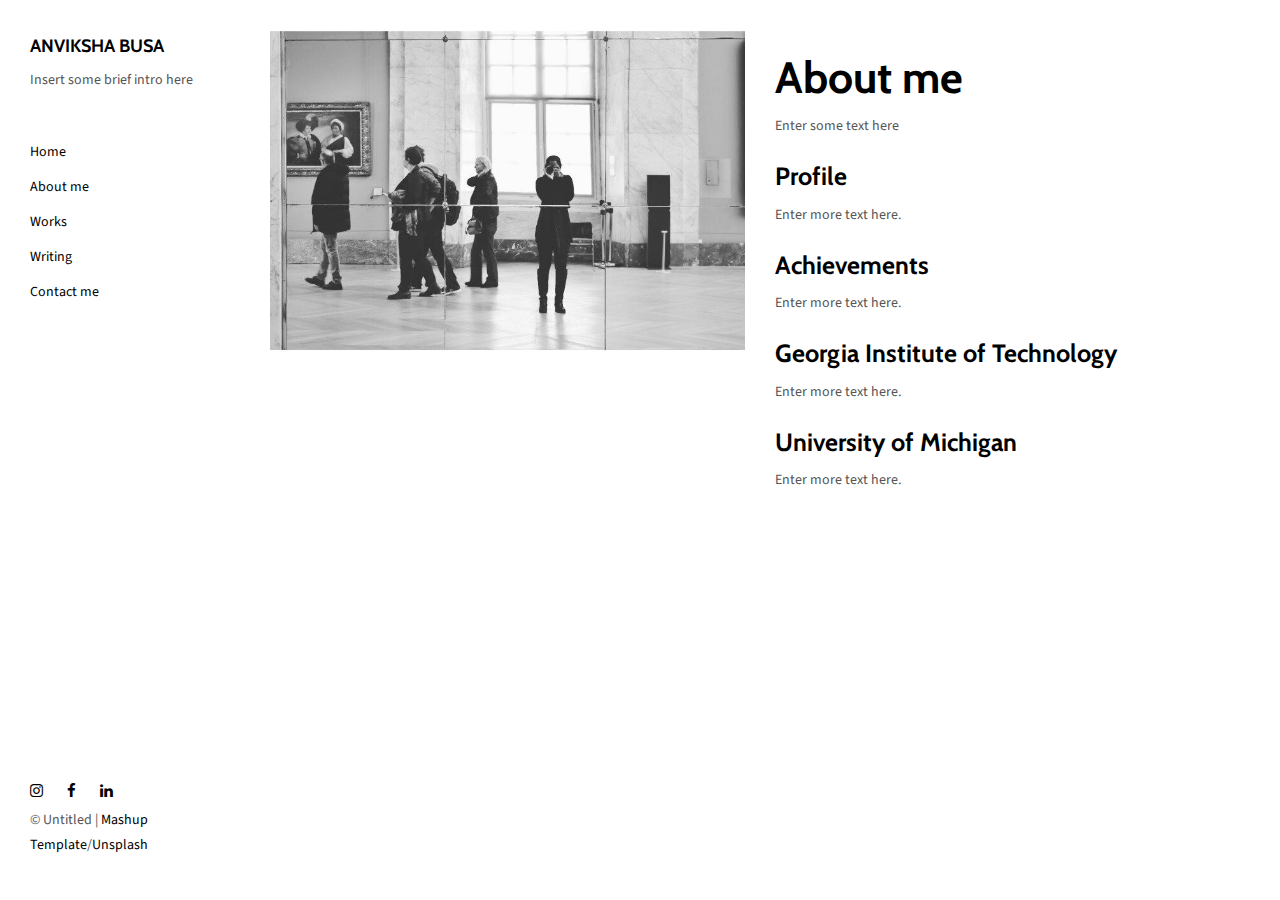
==== files/about.html @ e2f08ef1 "all website development initial files" ====
<!DOCTYPE html>
<html lang="en">

<head>
  <meta charset="UTF-8">
  <meta content="IE=edge" http-equiv="X-UA-Compatible">
  <meta content="width=device-width,initial-scale=1" name="viewport">
  <meta content="description" name="description">
  <meta name="google" content="notranslate" />
  <meta content="Mashup templates have been developped by Orson.io team" name="author">

  <!-- Disable tap highlight on IE -->
  <meta name="msapplication-tap-highlight" content="no">

  <link href="./assets/apple-icon-180x180.png" rel="apple-touch-icon">
  <link href="./assets/favicon.ico" rel="icon">



  <title>Title page</title>

<link href="./main.82cfd66e.css" rel="stylesheet"></head>

<body>

 <!-- Add your content of header -->
<header class="">
  <div class="navbar navbar-default visible-xs">
    <button type="button" class="navbar-toggle collapsed">
      <span class="sr-only">Toggle navigation</span>
      <span class="icon-bar"></span>
      <span class="icon-bar"></span>
      <span class="icon-bar"></span>
    </button>
    <a href="./index.html" class="navbar-brand">Mashup Template</a>
  </div>

  <nav class="sidebar">
    <div class="navbar-collapse" id="navbar-collapse">
      <div class="site-header hidden-xs">
          <a class="site-brand" href="./index.html" title="">
            ANVIKSHA BUSA
          </a>
        <p>Insert some brief intro here</p>
      </div>
      <ul class="nav">
        <li><a href="./index.html" title="">Home</a></li>
        <li><a href="./about.html" title="">About me</a></li>
        <li><a href="./services.html" title="">Works</a></li>
        <li><a href="./components.html" title="">Writing</a></li>
        <li><a href="./contact.html" title="">Contact me</a></li>

      </ul>

      <nav class="nav-footer">
        <p class="nav-footer-social-buttons">
          <a class="fa-icon" href="https://www.instagram.com/anvibusa/" title="">
            <i class="fa fa-instagram"></i>
          </a>
          <a href="http://www.facebook.com/anvikshabusa" title="" class="fa-icon">
            <i class="fa fa-facebook"></i>
          </a>
          <a href="http://www.linkedin.com/in/anvikshabusa/" title="" class="fa-icon">
            <i class="fa fa-linkedin"></i>
          </a>
        </p>
        <p>© Untitled | <a href="http://www.mashup-template.com/" title="html template">Mashup Template</a>/<a href="https://www.unsplash.com/" title="Images">Unsplash</a></p>
      </nav>
    </div>
  </nav>
</header>
<main class="" id="main-collapse">


<div class="row">
  <div class="col-xs-12 col-md-6">
    <img class="img-responsive" alt="" src="./assets/images/anvi2.jpg">
  </div>
  <div class="col-xs-12 col-md-6">
    <h1>About me</h1>
    <p>Enter some text here</p>

    <h3>Profile</h3>
    <p>Enter more text here.</p>

    <h3>Achievements</h3>
    <p>Enter more text here.</p>

    <h3>Georgia Institute of Technology</h3>
    <p> Enter more text here.</p>

    <h3>University of Michigan</h3>
    <p>Enter more text here.</p>

    <!-- <a href="contact.html" class="btn btn-primary" title=""> Get in touch</a> -->
 </div>
</div>

</main>

<script>
document.addEventListener("DOMContentLoaded", function (event) {
  navbarToggleSidebar();
  navActivePage();
});
</script>

<!-- Google Analytics: change UA-XXXXX-X to be your site's ID

<script>
  (function (i, s, o, g, r, a, m) {
    i['GoogleAnalyticsObject'] = r; i[r] = i[r] || function () {
      (i[r].q = i[r].q || []).push(arguments)
    }, i[r].l = 1 * new Date(); a = s.createElement(o),
      m = s.getElementsByTagName(o)[0]; a.async = 1; a.src = g; m.parentNode.insertBefore(a, m)
  })(window, document, 'script', '//www.google-analytics.com/analytics.js', 'ga');
  ga('create', 'UA-XXXXX-X', 'auto');
  ga('send', 'pageview');
</script>

--> <script type="text/javascript" src="./main.85741bff.js"></script></body>

</html>
---- files/main.82cfd66e.css ----
@import url(https://fonts.googleapis.com/css?family=Cabin:400,700|Source+Sans+Pro:400,700);@import url(https://maxcdn.bootstrapcdn.com/font-awesome/4.7.0/css/font-awesome.min.css);/*!
 * Bootstrap v3.3.7 (http://getbootstrap.com)
 * Copyright 2011-2016 Twitter, Inc.
 * Licensed under MIT (https://github.com/twbs/bootstrap/blob/master/LICENSE)
 */
/*! normalize.css v3.0.3 | MIT License | github.com/necolas/normalize.css */html{font-family:sans-serif;-ms-text-size-adjust:100%;-webkit-text-size-adjust:100%}body{margin:0}article,aside,details,figcaption,figure,footer,header,hgroup,main,menu,nav,section,summary{display:block}audio,canvas,progress,video{display:inline-block;vertical-align:baseline}audio:not([controls]){display:none;height:0}[hidden],template{display:none}a{background-color:transparent}a:active,a:hover{outline:0}abbr[title]{border-bottom:1px dotted}b,strong{font-weight:700}dfn{font-style:italic}h1{font-size:2em;margin:.67em 0}mark{background:#ff0;color:#000}small{font-size:80%}sub,sup{font-size:75%;line-height:0;position:relative;vertical-align:baseline}sup{top:-.5em}sub{bottom:-.25em}img{border:0}svg:not(:root){overflow:hidden}figure{margin:1em 40px}hr{box-sizing:content-box;height:0}pre{overflow:auto}code,kbd,pre,samp{font-family:monospace,monospace;font-size:1em}button,input,optgroup,select,textarea{color:inherit;font:inherit;margin:0}button{overflow:visible}button,select{text-transform:none}button,html input[type=button],input[type=reset],input[type=submit]{-webkit-appearance:button;cursor:pointer}button[disabled],html input[disabled]{cursor:default}button::-moz-focus-inner,input::-moz-focus-inner{border:0;padding:0}input{line-height:normal}input[type=checkbox],input[type=radio]{box-sizing:border-box;padding:0}input[type=number]::-webkit-inner-spin-button,input[type=number]::-webkit-outer-spin-button{height:auto}input[type=search]{-webkit-appearance:textfield;box-sizing:content-box}input[type=search]::-webkit-search-cancel-button,input[type=search]::-webkit-search-decoration{-webkit-appearance:none}fieldset{border:1px solid silver;margin:0 2px;padding:.35em .625em .75em}textarea{overflow:auto}optgroup{font-weight:700}table{border-collapse:collapse;border-spacing:0}td,th{padding:0}

/*! Source: https://github.com/h5bp/html5-boilerplate/blob/master/src/css/main.css */@media print{*,:after,:before{background:transparent!important;color:#000!important;box-shadow:none!important;text-shadow:none!important}a,a:visited{text-decoration:underline}a[href]:after{content:" (" attr(href) ")"}abbr[title]:after{content:" (" attr(title) ")"}a[href^="#"]:after,a[href^="javascript:"]:after{content:""}blockquote,pre{border:1px solid #999;page-break-inside:avoid}thead{display:table-header-group}img,tr{page-break-inside:avoid}img{max-width:100%!important}h2,h3,p{orphans:3;widows:3}h2,h3{page-break-after:avoid}.navbar{display:none}.btn>.caret,.dropup>.btn>.caret{border-top-color:#000!important}.label{border:1px solid #000}.table{border-collapse:collapse!important}.table td,.table th{background-color:#fff!important}.table-bordered td,.table-bordered th{border:1px solid #ddd!important}}*,:after,:before{-webkit-box-sizing:border-box;-moz-box-sizing:border-box;box-sizing:border-box}html{font-size:10px;-webkit-tap-highlight-color:transparent}body{font-family:Source Sans Pro,Helvetica,Arial,sans-serif;font-size:14px;line-height:1.78;color:#555;background-color:#fff}button,input,select,textarea{font-family:inherit;font-size:inherit;line-height:inherit}a{color:#ff6360;text-decoration:none}a:focus,a:hover{color:#ff1814;text-decoration:underline}a:focus{outline:5px auto -webkit-focus-ring-color;outline-offset:-2px}figure{margin:0}img{vertical-align:middle}.img-responsive{display:block;max-width:100%;height:auto}.img-rounded{border-radius:2px}.img-thumbnail{padding:4px;line-height:1.78;background-color:#fff;border:1px solid #ddd;border-radius:2px;-webkit-transition:all .2s ease-in-out;-o-transition:all .2s ease-in-out;transition:all .2s ease-in-out;display:inline-block;max-width:100%;height:auto}.img-circle{border-radius:50%}hr{margin-top:24px;margin-bottom:24px;border:0;border-top:1px solid #eee}.sr-only{position:absolute;width:1px;height:1px;margin:-1px;padding:0;overflow:hidden;clip:rect(0,0,0,0);border:0}.sr-only-focusable:active,.sr-only-focusable:focus{position:static;width:auto;height:auto;margin:0;overflow:visible;clip:auto}[role=button]{cursor:pointer}.h1,.h2,.h3,.h4,.h5,.h6,h1,h2,h3,h4,h5,h6{font-family:Cabin,Helvetica,Arial,sans-serif;font-weight:700;line-height:1.1;color:#000}.h1 .small,.h1 small,.h2 .small,.h2 small,.h3 .small,.h3 small,.h4 .small,.h4 small,.h5 .small,.h5 small,.h6 .small,.h6 small,h1 .small,h1 small,h2 .small,h2 small,h3 .small,h3 small,h4 .small,h4 small,h5 .small,h5 small,h6 .small,h6 small{font-weight:400;line-height:1;color:#777}.h1,.h2,.h3,h1,h2,h3{margin-top:24px;margin-bottom:12px}.h1 .small,.h1 small,.h2 .small,.h2 small,.h3 .small,.h3 small,h1 .small,h1 small,h2 .small,h2 small,h3 .small,h3 small{font-size:65%}.h4,.h5,.h6,h4,h5,h6{margin-top:12px;margin-bottom:12px}.h4 .small,.h4 small,.h5 .small,.h5 small,.h6 .small,.h6 small,h4 .small,h4 small,h5 .small,h5 small,h6 .small,h6 small{font-size:75%}.h1,h1{font-size:44px}.h2,h2{font-size:33px}.h3,h3{font-size:25px}.h4,h4{font-size:19px}.h5,h5{font-size:14px}.h6,h6{font-size:12px}p{margin:0 0 12px}.lead{margin-bottom:24px;font-size:16px;font-weight:300;line-height:1.4}@media (min-width:768px){.lead{font-size:21px}}.small,small{font-size:85%}.mark,mark{background-color:#fcf8e3;padding:.2em}.text-left{text-align:left}.text-right{text-align:right}.text-center{text-align:center}.text-justify{text-align:justify}.text-nowrap{white-space:nowrap}.text-lowercase{text-transform:lowercase}.initialism,.text-uppercase{text-transform:uppercase}.text-capitalize{text-transform:capitalize}.text-muted{color:#777}.text-primary{color:#ff6360}a.text-primary:focus,a.text-primary:hover{color:#ff312d}.text-success{color:#fff}a.text-success:focus,a.text-success:hover{color:#e6e6e6}.text-info{color:#31708f}a.text-info:focus,a.text-info:hover{color:#245269}.text-warning{color:#8a6d3b}a.text-warning:focus,a.text-warning:hover{color:#66512c}.text-danger{color:#fff}a.text-danger:focus,a.text-danger:hover{color:#e6e6e6}.bg-primary{color:#fff;background-color:#ff6360}a.bg-primary:focus,a.bg-primary:hover{background-color:#ff312d}.bg-success{background-color:#57ce6e}a.bg-success:focus,a.bg-success:hover{background-color:#37bb50}.bg-info{background-color:#d9edf7}a.bg-info:focus,a.bg-info:hover{background-color:#afd9ee}.bg-warning{background-color:#fcf8e3}a.bg-warning:focus,a.bg-warning:hover{background-color:#f7ecb5}.bg-danger{background-color:#ee624b}a.bg-danger:focus,a.bg-danger:hover{background-color:#ea391c}.page-header{padding-bottom:11px;margin:48px 0 24px;border-bottom:1px solid #eee}ol,ul{margin-top:0;margin-bottom:12px}ol ol,ol ul,ul ol,ul ul{margin-bottom:0}.list-inline,.list-unstyled{padding-left:0;list-style:none}.list-inline{margin-left:-5px}.list-inline>li{display:inline-block;padding-left:5px;padding-right:5px}dl{margin-top:0;margin-bottom:24px}dd,dt{line-height:1.78}dt{font-weight:700}dd{margin-left:0}.dl-horizontal dd:after,.dl-horizontal dd:before{content:" ";display:table}.dl-horizontal dd:after{clear:both}@media (min-width:768px){.dl-horizontal dt{float:left;width:160px;clear:left;text-align:right;overflow:hidden;text-overflow:ellipsis;white-space:nowrap}.dl-horizontal dd{margin-left:180px}}abbr[data-original-title],abbr[title]{cursor:help;border-bottom:1px dotted #777}.initialism{font-size:90%}blockquote{padding:12px 24px;margin:0 0 24px;font-size:17.5px;border-left:5px solid #eee}blockquote ol:last-child,blockquote p:last-child,blockquote ul:last-child{margin-bottom:0}blockquote .small,blockquote footer,blockquote small{display:block;font-size:80%;line-height:1.78;color:#777}blockquote .small:before,blockquote footer:before,blockquote small:before{content:"\2014   \A0"}.blockquote-reverse,blockquote.pull-right{padding-right:15px;padding-left:0;border-right:5px solid #eee;border-left:0;text-align:right}.blockquote-reverse .small:before,.blockquote-reverse footer:before,.blockquote-reverse small:before,blockquote.pull-right .small:before,blockquote.pull-right footer:before,blockquote.pull-right small:before{content:""}.blockquote-reverse .small:after,.blockquote-reverse footer:after,.blockquote-reverse small:after,blockquote.pull-right .small:after,blockquote.pull-right footer:after,blockquote.pull-right small:after{content:"\A0   \2014"}address{margin-bottom:24px;font-style:normal;line-height:1.78}code,kbd,pre,samp{font-family:Menlo,Monaco,Consolas,Courier New,monospace}code{color:#c7254e;background-color:#f9f2f4}code,kbd{padding:2px 4px;font-size:90%;border-radius:2px}kbd{color:#fff;background-color:#333;box-shadow:inset 0 -1px 0 rgba(0,0,0,.25)}kbd kbd{padding:0;font-size:100%;font-weight:700;box-shadow:none}pre{display:block;padding:11.5px;margin:0 0 12px;font-size:13px;line-height:1.78;word-break:break-all;word-wrap:break-word;color:#333;background-color:#f5f5f5;border:1px solid #ccc;border-radius:2px}pre code{padding:0;font-size:inherit;color:inherit;white-space:pre-wrap;background-color:transparent;border-radius:0}.pre-scrollable{max-height:340px;overflow-y:scroll}.container{margin-right:auto;margin-left:auto;padding-left:15px;padding-right:15px}.container:after,.container:before{content:" ";display:table}.container:after{clear:both}@media (min-width:768px){.container{width:750px}}@media (min-width:992px){.container{width:970px}}@media (min-width:1200px){.container{width:1170px}}.container-fluid{margin-right:auto;margin-left:auto;padding-left:15px;padding-right:15px}.container-fluid:after,.container-fluid:before{content:" ";display:table}.container-fluid:after{clear:both}.row{margin-left:-15px;margin-right:-15px}.row:after,.row:before{content:" ";display:table}.row:after{clear:both}.col-lg-1,.col-lg-2,.col-lg-3,.col-lg-4,.col-lg-5,.col-lg-6,.col-lg-7,.col-lg-8,.col-lg-9,.col-lg-10,.col-lg-11,.col-lg-12,.col-md-1,.col-md-2,.col-md-3,.col-md-4,.col-md-5,.col-md-6,.col-md-7,.col-md-8,.col-md-9,.col-md-10,.col-md-11,.col-md-12,.col-sm-1,.col-sm-2,.col-sm-3,.col-sm-4,.col-sm-5,.col-sm-6,.col-sm-7,.col-sm-8,.col-sm-9,.col-sm-10,.col-sm-11,.col-sm-12,.col-xs-1,.col-xs-2,.col-xs-3,.col-xs-4,.col-xs-5,.col-xs-6,.col-xs-7,.col-xs-8,.col-xs-9,.col-xs-10,.col-xs-11,.col-xs-12{position:relative;min-height:1px;padding-left:15px;padding-right:15px}.col-xs-1,.col-xs-2,.col-xs-3,.col-xs-4,.col-xs-5,.col-xs-6,.col-xs-7,.col-xs-8,.col-xs-9,.col-xs-10,.col-xs-11,.col-xs-12{float:left}.col-xs-1{width:8.33333%}.col-xs-2{width:16.66667%}.col-xs-3{width:25%}.col-xs-4{width:33.33333%}.col-xs-5{width:41.66667%}.col-xs-6{width:50%}.col-xs-7{width:58.33333%}.col-xs-8{width:66.66667%}.col-xs-9{width:75%}.col-xs-10{width:83.33333%}.col-xs-11{width:91.66667%}.col-xs-12{width:100%}.col-xs-pull-0{right:auto}.col-xs-pull-1{right:8.33333%}.col-xs-pull-2{right:16.66667%}.col-xs-pull-3{right:25%}.col-xs-pull-4{right:33.33333%}.col-xs-pull-5{right:41.66667%}.col-xs-pull-6{right:50%}.col-xs-pull-7{right:58.33333%}.col-xs-pull-8{right:66.66667%}.col-xs-pull-9{right:75%}.col-xs-pull-10{right:83.33333%}.col-xs-pull-11{right:91.66667%}.col-xs-pull-12{right:100%}.col-xs-push-0{left:auto}.col-xs-push-1{left:8.33333%}.col-xs-push-2{left:16.66667%}.col-xs-push-3{left:25%}.col-xs-push-4{left:33.33333%}.col-xs-push-5{left:41.66667%}.col-xs-push-6{left:50%}.col-xs-push-7{left:58.33333%}.col-xs-push-8{left:66.66667%}.col-xs-push-9{left:75%}.col-xs-push-10{left:83.33333%}.col-xs-push-11{left:91.66667%}.col-xs-push-12{left:100%}.col-xs-offset-0{margin-left:0}.col-xs-offset-1{margin-left:8.33333%}.col-xs-offset-2{margin-left:16.66667%}.col-xs-offset-3{margin-left:25%}.col-xs-offset-4{margin-left:33.33333%}.col-xs-offset-5{margin-left:41.66667%}.col-xs-offset-6{margin-left:50%}.col-xs-offset-7{margin-left:58.33333%}.col-xs-offset-8{margin-left:66.66667%}.col-xs-offset-9{margin-left:75%}.col-xs-offset-10{margin-left:83.33333%}.col-xs-offset-11{margin-left:91.66667%}.col-xs-offset-12{margin-left:100%}@media (min-width:768px){.col-sm-1,.col-sm-2,.col-sm-3,.col-sm-4,.col-sm-5,.col-sm-6,.col-sm-7,.col-sm-8,.col-sm-9,.col-sm-10,.col-sm-11,.col-sm-12{float:left}.col-sm-1{width:8.33333%}.col-sm-2{width:16.66667%}.col-sm-3{width:25%}.col-sm-4{width:33.33333%}.col-sm-5{width:41.66667%}.col-sm-6{width:50%}.col-sm-7{width:58.33333%}.col-sm-8{width:66.66667%}.col-sm-9{width:75%}.col-sm-10{width:83.33333%}.col-sm-11{width:91.66667%}.col-sm-12{width:100%}.col-sm-pull-0{right:auto}.col-sm-pull-1{right:8.33333%}.col-sm-pull-2{right:16.66667%}.col-sm-pull-3{right:25%}.col-sm-pull-4{right:33.33333%}.col-sm-pull-5{right:41.66667%}.col-sm-pull-6{right:50%}.col-sm-pull-7{right:58.33333%}.col-sm-pull-8{right:66.66667%}.col-sm-pull-9{right:75%}.col-sm-pull-10{right:83.33333%}.col-sm-pull-11{right:91.66667%}.col-sm-pull-12{right:100%}.col-sm-push-0{left:auto}.col-sm-push-1{left:8.33333%}.col-sm-push-2{left:16.66667%}.col-sm-push-3{left:25%}.col-sm-push-4{left:33.33333%}.col-sm-push-5{left:41.66667%}.col-sm-push-6{left:50%}.col-sm-push-7{left:58.33333%}.col-sm-push-8{left:66.66667%}.col-sm-push-9{left:75%}.col-sm-push-10{left:83.33333%}.col-sm-push-11{left:91.66667%}.col-sm-push-12{left:100%}.col-sm-offset-0{margin-left:0}.col-sm-offset-1{margin-left:8.33333%}.col-sm-offset-2{margin-left:16.66667%}.col-sm-offset-3{margin-left:25%}.col-sm-offset-4{margin-left:33.33333%}.col-sm-offset-5{margin-left:41.66667%}.col-sm-offset-6{margin-left:50%}.col-sm-offset-7{margin-left:58.33333%}.col-sm-offset-8{margin-left:66.66667%}.col-sm-offset-9{margin-left:75%}.col-sm-offset-10{margin-left:83.33333%}.col-sm-offset-11{margin-left:91.66667%}.col-sm-offset-12{margin-left:100%}}@media (min-width:992px){.col-md-1,.col-md-2,.col-md-3,.col-md-4,.col-md-5,.col-md-6,.col-md-7,.col-md-8,.col-md-9,.col-md-10,.col-md-11,.col-md-12{float:left}.col-md-1{width:8.33333%}.col-md-2{width:16.66667%}.col-md-3{width:25%}.col-md-4{width:33.33333%}.col-md-5{width:41.66667%}.col-md-6{width:50%}.col-md-7{width:58.33333%}.col-md-8{width:66.66667%}.col-md-9{width:75%}.col-md-10{width:83.33333%}.col-md-11{width:91.66667%}.col-md-12{width:100%}.col-md-pull-0{right:auto}.col-md-pull-1{right:8.33333%}.col-md-pull-2{right:16.66667%}.col-md-pull-3{right:25%}.col-md-pull-4{right:33.33333%}.col-md-pull-5{right:41.66667%}.col-md-pull-6{right:50%}.col-md-pull-7{right:58.33333%}.col-md-pull-8{right:66.66667%}.col-md-pull-9{right:75%}.col-md-pull-10{right:83.33333%}.col-md-pull-11{right:91.66667%}.col-md-pull-12{right:100%}.col-md-push-0{left:auto}.col-md-push-1{left:8.33333%}.col-md-push-2{left:16.66667%}.col-md-push-3{left:25%}.col-md-push-4{left:33.33333%}.col-md-push-5{left:41.66667%}.col-md-push-6{left:50%}.col-md-push-7{left:58.33333%}.col-md-push-8{left:66.66667%}.col-md-push-9{left:75%}.col-md-push-10{left:83.33333%}.col-md-push-11{left:91.66667%}.col-md-push-12{left:100%}.col-md-offset-0{margin-left:0}.col-md-offset-1{margin-left:8.33333%}.col-md-offset-2{margin-left:16.66667%}.col-md-offset-3{margin-left:25%}.col-md-offset-4{margin-left:33.33333%}.col-md-offset-5{margin-left:41.66667%}.col-md-offset-6{margin-left:50%}.col-md-offset-7{margin-left:58.33333%}.col-md-offset-8{margin-left:66.66667%}.col-md-offset-9{margin-left:75%}.col-md-offset-10{margin-left:83.33333%}.col-md-offset-11{margin-left:91.66667%}.col-md-offset-12{margin-left:100%}}@media (min-width:1200px){.col-lg-1,.col-lg-2,.col-lg-3,.col-lg-4,.col-lg-5,.col-lg-6,.col-lg-7,.col-lg-8,.col-lg-9,.col-lg-10,.col-lg-11,.col-lg-12{float:left}.col-lg-1{width:8.33333%}.col-lg-2{width:16.66667%}.col-lg-3{width:25%}.col-lg-4{width:33.33333%}.col-lg-5{width:41.66667%}.col-lg-6{width:50%}.col-lg-7{width:58.33333%}.col-lg-8{width:66.66667%}.col-lg-9{width:75%}.col-lg-10{width:83.33333%}.col-lg-11{width:91.66667%}.col-lg-12{width:100%}.col-lg-pull-0{right:auto}.col-lg-pull-1{right:8.33333%}.col-lg-pull-2{right:16.66667%}.col-lg-pull-3{right:25%}.col-lg-pull-4{right:33.33333%}.col-lg-pull-5{right:41.66667%}.col-lg-pull-6{right:50%}.col-lg-pull-7{right:58.33333%}.col-lg-pull-8{right:66.66667%}.col-lg-pull-9{right:75%}.col-lg-pull-10{right:83.33333%}.col-lg-pull-11{right:91.66667%}.col-lg-pull-12{right:100%}.col-lg-push-0{left:auto}.col-lg-push-1{left:8.33333%}.col-lg-push-2{left:16.66667%}.col-lg-push-3{left:25%}.col-lg-push-4{left:33.33333%}.col-lg-push-5{left:41.66667%}.col-lg-push-6{left:50%}.col-lg-push-7{left:58.33333%}.col-lg-push-8{left:66.66667%}.col-lg-push-9{left:75%}.col-lg-push-10{left:83.33333%}.col-lg-push-11{left:91.66667%}.col-lg-push-12{left:100%}.col-lg-offset-0{margin-left:0}.col-lg-offset-1{margin-left:8.33333%}.col-lg-offset-2{margin-left:16.66667%}.col-lg-offset-3{margin-left:25%}.col-lg-offset-4{margin-left:33.33333%}.col-lg-offset-5{margin-left:41.66667%}.col-lg-offset-6{margin-left:50%}.col-lg-offset-7{margin-left:58.33333%}.col-lg-offset-8{margin-left:66.66667%}.col-lg-offset-9{margin-left:75%}.col-lg-offset-10{margin-left:83.33333%}.col-lg-offset-11{margin-left:91.66667%}.col-lg-offset-12{margin-left:100%}}table{background-color:transparent}caption{padding-top:8px;padding-bottom:8px;color:#777}caption,th{text-align:left}.table{width:100%;max-width:100%;margin-bottom:24px}.table>tbody>tr>td,.table>tbody>tr>th,.table>tfoot>tr>td,.table>tfoot>tr>th,.table>thead>tr>td,.table>thead>tr>th{padding:8px;line-height:1.78;vertical-align:top;border-top:1px solid #ddd}.table>thead>tr>th{vertical-align:bottom;border-bottom:2px solid #ddd}.table>caption+thead>tr:first-child>td,.table>caption+thead>tr:first-child>th,.table>colgroup+thead>tr:first-child>td,.table>colgroup+thead>tr:first-child>th,.table>thead:first-child>tr:first-child>td,.table>thead:first-child>tr:first-child>th{border-top:0}.table>tbody+tbody{border-top:2px solid #ddd}.table .table{background-color:#fff}.table-condensed>tbody>tr>td,.table-condensed>tbody>tr>th,.table-condensed>tfoot>tr>td,.table-condensed>tfoot>tr>th,.table-condensed>thead>tr>td,.table-condensed>thead>tr>th{padding:5px}.table-bordered,.table-bordered>tbody>tr>td,.table-bordered>tbody>tr>th,.table-bordered>tfoot>tr>td,.table-bordered>tfoot>tr>th,.table-bordered>thead>tr>td,.table-bordered>thead>tr>th{border:1px solid #ddd}.table-bordered>thead>tr>td,.table-bordered>thead>tr>th{border-bottom-width:2px}.table-striped>tbody>tr:nth-of-type(odd){background-color:#f9f9f9}.table-hover>tbody>tr:hover{background-color:#f5f5f5}table col[class*=col-]{position:static;float:none;display:table-column}table td[class*=col-],table th[class*=col-]{position:static;float:none;display:table-cell}.table>tbody>tr.active>td,.table>tbody>tr.active>th,.table>tbody>tr>td.active,.table>tbody>tr>th.active,.table>tfoot>tr.active>td,.table>tfoot>tr.active>th,.table>tfoot>tr>td.active,.table>tfoot>tr>th.active,.table>thead>tr.active>td,.table>thead>tr.active>th,.table>thead>tr>td.active,.table>thead>tr>th.active{background-color:#f5f5f5}.table-hover>tbody>tr.active:hover>td,.table-hover>tbody>tr.active:hover>th,.table-hover>tbody>tr:hover>.active,.table-hover>tbody>tr>td.active:hover,.table-hover>tbody>tr>th.active:hover{background-color:#e8e8e8}.table>tbody>tr.success>td,.table>tbody>tr.success>th,.table>tbody>tr>td.success,.table>tbody>tr>th.success,.table>tfoot>tr.success>td,.table>tfoot>tr.success>th,.table>tfoot>tr>td.success,.table>tfoot>tr>th.success,.table>thead>tr.success>td,.table>thead>tr.success>th,.table>thead>tr>td.success,.table>thead>tr>th.success{background-color:#57ce6e}.table-hover>tbody>tr.success:hover>td,.table-hover>tbody>tr.success:hover>th,.table-hover>tbody>tr:hover>.success,.table-hover>tbody>tr>td.success:hover,.table-hover>tbody>tr>th.success:hover{background-color:#43c85d}.table>tbody>tr.info>td,.table>tbody>tr.info>th,.table>tbody>tr>td.info,.table>tbody>tr>th.info,.table>tfoot>tr.info>td,.table>tfoot>tr.info>th,.table>tfoot>tr>td.info,.table>tfoot>tr>th.info,.table>thead>tr.info>td,.table>thead>tr.info>th,.table>thead>tr>td.info,.table>thead>tr>th.info{background-color:#d9edf7}.table-hover>tbody>tr.info:hover>td,.table-hover>tbody>tr.info:hover>th,.table-hover>tbody>tr:hover>.info,.table-hover>tbody>tr>td.info:hover,.table-hover>tbody>tr>th.info:hover{background-color:#c4e3f3}.table>tbody>tr.warning>td,.table>tbody>tr.warning>th,.table>tbody>tr>td.warning,.table>tbody>tr>th.warning,.table>tfoot>tr.warning>td,.table>tfoot>tr.warning>th,.table>tfoot>tr>td.warning,.table>tfoot>tr>th.warning,.table>thead>tr.warning>td,.table>thead>tr.warning>th,.table>thead>tr>td.warning,.table>thead>tr>th.warning{background-color:#fcf8e3}.table-hover>tbody>tr.warning:hover>td,.table-hover>tbody>tr.warning:hover>th,.table-hover>tbody>tr:hover>.warning,.table-hover>tbody>tr>td.warning:hover,.table-hover>tbody>tr>th.warning:hover{background-color:#faf2cc}.table>tbody>tr.danger>td,.table>tbody>tr.danger>th,.table>tbody>tr>td.danger,.table>tbody>tr>th.danger,.table>tfoot>tr.danger>td,.table>tfoot>tr.danger>th,.table>tfoot>tr>td.danger,.table>tfoot>tr>th.danger,.table>thead>tr.danger>td,.table>thead>tr.danger>th,.table>thead>tr>td.danger,.table>thead>tr>th.danger{background-color:#ee624b}.table-hover>tbody>tr.danger:hover>td,.table-hover>tbody>tr.danger:hover>th,.table-hover>tbody>tr:hover>.danger,.table-hover>tbody>tr>td.danger:hover,.table-hover>tbody>tr>th.danger:hover{background-color:#ec4e34}.table-responsive{overflow-x:auto;min-height:.01%}@media screen and (max-width:767px){.table-responsive{width:100%;margin-bottom:18px;overflow-y:hidden;-ms-overflow-style:-ms-autohiding-scrollbar;border:1px solid #ddd}.table-responsive>.table{margin-bottom:0}.table-responsive>.table>tbody>tr>td,.table-responsive>.table>tbody>tr>th,.table-responsive>.table>tfoot>tr>td,.table-responsive>.table>tfoot>tr>th,.table-responsive>.table>thead>tr>td,.table-responsive>.table>thead>tr>th{white-space:nowrap}.table-responsive>.table-bordered{border:0}.table-responsive>.table-bordered>tbody>tr>td:first-child,.table-responsive>.table-bordered>tbody>tr>th:first-child,.table-responsive>.table-bordered>tfoot>tr>td:first-child,.table-responsive>.table-bordered>tfoot>tr>th:first-child,.table-responsive>.table-bordered>thead>tr>td:first-child,.table-responsive>.table-bordered>thead>tr>th:first-child{border-left:0}.table-responsive>.table-bordered>tbody>tr>td:last-child,.table-responsive>.table-bordered>tbody>tr>th:last-child,.table-responsive>.table-bordered>tfoot>tr>td:last-child,.table-responsive>.table-bordered>tfoot>tr>th:last-child,.table-responsive>.table-bordered>thead>tr>td:last-child,.table-responsive>.table-bordered>thead>tr>th:last-child{border-right:0}.table-responsive>.table-bordered>tbody>tr:last-child>td,.table-responsive>.table-bordered>tbody>tr:last-child>th,.table-responsive>.table-bordered>tfoot>tr:last-child>td,.table-responsive>.table-bordered>tfoot>tr:last-child>th{border-bottom:0}}fieldset{margin:0;min-width:0}fieldset,legend{padding:0;border:0}legend{display:block;width:100%;margin-bottom:24px;font-size:21px;line-height:inherit;color:#333;border-bottom:1px solid #e5e5e5}label{display:inline-block;max-width:100%;margin-bottom:5px;font-weight:700}input[type=search]{-webkit-box-sizing:border-box;-moz-box-sizing:border-box;box-sizing:border-box}input[type=checkbox],input[type=radio]{margin:4px 0 0;margin-top:1px\9;line-height:normal}input[type=file]{display:block}input[type=range]{display:block;width:100%}select[multiple],select[size]{height:auto}input[type=checkbox]:focus,input[type=file]:focus,input[type=radio]:focus{outline:5px auto -webkit-focus-ring-color;outline-offset:-2px}output{padding-top:9px}.form-control,output{display:block;font-size:14px;line-height:1.78;color:#555}.form-control{width:100%;height:40px;padding:8px 20px;background-color:#fff;background-image:none;border:1px solid #000;border-radius:2px;-webkit-box-shadow:inset 0 1px 1px rgba(0,0,0,.075);box-shadow:inset 0 1px 1px rgba(0,0,0,.075);-webkit-transition:border-color .15s ease-in-out,box-shadow .15s ease-in-out;-o-transition:border-color ease-in-out .15s,box-shadow ease-in-out .15s;transition:border-color .15s ease-in-out,box-shadow .15s ease-in-out}.form-control:focus{border-color:#66afe9;-webkit-box-shadow:inset 0 1px 1px rgba(0,0,0,.075),0 0 8px rgba(102,175,233,.6);box-shadow:inset 0 1px 1px rgba(0,0,0,.075),0 0 8px rgba(102,175,233,.6)}.form-control::-moz-placeholder{color:#999;opacity:1}.form-control:-ms-input-placeholder{color:#999}.form-control::-webkit-input-placeholder{color:#999}.form-control::-ms-expand{border:0;background-color:transparent}.form-control[disabled],.form-control[readonly],fieldset[disabled] .form-control{background-color:#eee;opacity:1}.form-control[disabled],fieldset[disabled] .form-control{cursor:not-allowed}textarea.form-control{height:auto}input[type=search]{-webkit-appearance:none}@media screen and (-webkit-min-device-pixel-ratio:0){input[type=date].form-control,input[type=datetime-local].form-control,input[type=month].form-control,input[type=time].form-control{line-height:40px}.input-group-sm>.input-group-btn>input[type=date].btn,.input-group-sm>.input-group-btn>input[type=datetime-local].btn,.input-group-sm>.input-group-btn>input[type=month].btn,.input-group-sm>.input-group-btn>input[type=time].btn,.input-group-sm>input[type=date].form-control,.input-group-sm>input[type=date].input-group-addon,.input-group-sm>input[type=datetime-local].form-control,.input-group-sm>input[type=datetime-local].input-group-addon,.input-group-sm>input[type=month].form-control,.input-group-sm>input[type=month].input-group-addon,.input-group-sm>input[type=time].form-control,.input-group-sm>input[type=time].input-group-addon,.input-group-sm input[type=date],.input-group-sm input[type=datetime-local],.input-group-sm input[type=month],.input-group-sm input[type=time],input[type=date].input-sm,input[type=datetime-local].input-sm,input[type=month].input-sm,input[type=time].input-sm{line-height:30px}.input-group-lg>.input-group-btn>input[type=date].btn,.input-group-lg>.input-group-btn>input[type=datetime-local].btn,.input-group-lg>.input-group-btn>input[type=month].btn,.input-group-lg>.input-group-btn>input[type=time].btn,.input-group-lg>input[type=date].form-control,.input-group-lg>input[type=date].input-group-addon,.input-group-lg>input[type=datetime-local].form-control,.input-group-lg>input[type=datetime-local].input-group-addon,.input-group-lg>input[type=month].form-control,.input-group-lg>input[type=month].input-group-addon,.input-group-lg>input[type=time].form-control,.input-group-lg>input[type=time].input-group-addon,.input-group-lg input[type=date],.input-group-lg input[type=datetime-local],.input-group-lg input[type=month],.input-group-lg input[type=time],input[type=date].input-lg,input[type=datetime-local].input-lg,input[type=month].input-lg,input[type=time].input-lg{line-height:46px}}.form-group{margin-bottom:15px}.checkbox,.radio{position:relative;display:block;margin-top:10px;margin-bottom:10px}.checkbox label,.radio label{min-height:24px;padding-left:20px;margin-bottom:0;font-weight:400;cursor:pointer}.checkbox-inline input[type=checkbox],.checkbox input[type=checkbox],.radio-inline input[type=radio],.radio input[type=radio]{position:absolute;margin-left:-20px;margin-top:4px\9}.checkbox+.checkbox,.radio+.radio{margin-top:-5px}.checkbox-inline,.radio-inline{position:relative;display:inline-block;padding-left:20px;margin-bottom:0;vertical-align:middle;font-weight:400;cursor:pointer}.checkbox-inline+.checkbox-inline,.radio-inline+.radio-inline{margin-top:0;margin-left:10px}.checkbox-inline.disabled,.checkbox.disabled label,.radio-inline.disabled,.radio.disabled label,fieldset[disabled] .checkbox-inline,fieldset[disabled] .checkbox label,fieldset[disabled] .radio-inline,fieldset[disabled] .radio label,fieldset[disabled] input[type=checkbox],fieldset[disabled] input[type=radio],input[type=checkbox].disabled,input[type=checkbox][disabled],input[type=radio].disabled,input[type=radio][disabled]{cursor:not-allowed}.form-control-static{padding-top:9px;padding-bottom:9px;margin-bottom:0;min-height:38px}.form-control-static.input-lg,.form-control-static.input-sm,.input-group-lg>.form-control-static.form-control,.input-group-lg>.form-control-static.input-group-addon,.input-group-lg>.input-group-btn>.form-control-static.btn,.input-group-sm>.form-control-static.form-control,.input-group-sm>.form-control-static.input-group-addon,.input-group-sm>.input-group-btn>.form-control-static.btn{padding-left:0;padding-right:0}.input-group-sm>.form-control,.input-group-sm>.input-group-addon,.input-group-sm>.input-group-btn>.btn,.input-sm{height:30px;padding:5px 14px;font-size:12px;line-height:1.5;border-radius:2px}.input-group-sm>.input-group-btn>select.btn,.input-group-sm>select.form-control,.input-group-sm>select.input-group-addon,select.input-sm{height:30px;line-height:30px}.input-group-sm>.input-group-btn>select[multiple].btn,.input-group-sm>.input-group-btn>textarea.btn,.input-group-sm>select[multiple].form-control,.input-group-sm>select[multiple].input-group-addon,.input-group-sm>textarea.form-control,.input-group-sm>textarea.input-group-addon,select[multiple].input-sm,textarea.input-sm{height:auto}.form-group-sm .form-control{height:30px;padding:5px 14px;font-size:12px;line-height:1.5;border-radius:2px}.form-group-sm select.form-control{height:30px;line-height:30px}.form-group-sm select[multiple].form-control,.form-group-sm textarea.form-control{height:auto}.form-group-sm .form-control-static{height:30px;min-height:36px;padding:6px 14px;font-size:12px;line-height:1.5}.input-group-lg>.form-control,.input-group-lg>.input-group-addon,.input-group-lg>.input-group-btn>.btn,.input-lg{height:46px;padding:10px 24px;font-size:18px;line-height:1.33333;border-radius:2px}.input-group-lg>.input-group-btn>select.btn,.input-group-lg>select.form-control,.input-group-lg>select.input-group-addon,select.input-lg{height:46px;line-height:46px}.input-group-lg>.input-group-btn>select[multiple].btn,.input-group-lg>.input-group-btn>textarea.btn,.input-group-lg>select[multiple].form-control,.input-group-lg>select[multiple].input-group-addon,.input-group-lg>textarea.form-control,.input-group-lg>textarea.input-group-addon,select[multiple].input-lg,textarea.input-lg{height:auto}.form-group-lg .form-control{height:46px;padding:10px 24px;font-size:18px;line-height:1.33333;border-radius:2px}.form-group-lg select.form-control{height:46px;line-height:46px}.form-group-lg select[multiple].form-control,.form-group-lg textarea.form-control{height:auto}.form-group-lg .form-control-static{height:46px;min-height:42px;padding:11px 24px;font-size:18px;line-height:1.33333}.has-feedback{position:relative}.has-feedback .form-control{padding-right:50px}.form-control-feedback{position:absolute;top:0;right:0;z-index:2;display:block;width:40px;height:40px;line-height:40px;text-align:center;pointer-events:none}.form-group-lg .form-control+.form-control-feedback,.input-group-lg+.form-control-feedback,.input-group-lg>.form-control+.form-control-feedback,.input-group-lg>.input-group-addon+.form-control-feedback,.input-group-lg>.input-group-btn>.btn+.form-control-feedback,.input-lg+.form-control-feedback{width:46px;height:46px;line-height:46px}.form-group-sm .form-control+.form-control-feedback,.input-group-sm+.form-control-feedback,.input-group-sm>.form-control+.form-control-feedback,.input-group-sm>.input-group-addon+.form-control-feedback,.input-group-sm>.input-group-btn>.btn+.form-control-feedback,.input-sm+.form-control-feedback{width:30px;height:30px;line-height:30px}.has-success .checkbox,.has-success .checkbox-inline,.has-success.checkbox-inline label,.has-success.checkbox label,.has-success .control-label,.has-success .help-block,.has-success .radio,.has-success .radio-inline,.has-success.radio-inline label,.has-success.radio label{color:#fff}.has-success .form-control{border-color:#fff;-webkit-box-shadow:inset 0 1px 1px rgba(0,0,0,.075);box-shadow:inset 0 1px 1px rgba(0,0,0,.075)}.has-success .form-control:focus{border-color:#e6e6e6;-webkit-box-shadow:inset 0 1px 1px rgba(0,0,0,.075),0 0 6px #fff;box-shadow:inset 0 1px 1px rgba(0,0,0,.075),0 0 6px #fff}.has-success .input-group-addon{color:#fff;border-color:#fff;background-color:#57ce6e}.has-success .form-control-feedback{color:#fff}.has-warning .checkbox,.has-warning .checkbox-inline,.has-warning.checkbox-inline label,.has-warning.checkbox label,.has-warning .control-label,.has-warning .help-block,.has-warning .radio,.has-warning .radio-inline,.has-warning.radio-inline label,.has-warning.radio label{color:#8a6d3b}.has-warning .form-control{border-color:#8a6d3b;-webkit-box-shadow:inset 0 1px 1px rgba(0,0,0,.075);box-shadow:inset 0 1px 1px rgba(0,0,0,.075)}.has-warning .form-control:focus{border-color:#66512c;-webkit-box-shadow:inset 0 1px 1px rgba(0,0,0,.075),0 0 6px #c0a16b;box-shadow:inset 0 1px 1px rgba(0,0,0,.075),0 0 6px #c0a16b}.has-warning .input-group-addon{color:#8a6d3b;border-color:#8a6d3b;background-color:#fcf8e3}.has-warning .form-control-feedback{color:#8a6d3b}.has-error .checkbox,.has-error .checkbox-inline,.has-error.checkbox-inline label,.has-error.checkbox label,.has-error .control-label,.has-error .help-block,.has-error .radio,.has-error .radio-inline,.has-error.radio-inline label,.has-error.radio label{color:#fff}.has-error .form-control{border-color:#fff;-webkit-box-shadow:inset 0 1px 1px rgba(0,0,0,.075);box-shadow:inset 0 1px 1px rgba(0,0,0,.075)}.has-error .form-control:focus{border-color:#e6e6e6;-webkit-box-shadow:inset 0 1px 1px rgba(0,0,0,.075),0 0 6px #fff;box-shadow:inset 0 1px 1px rgba(0,0,0,.075),0 0 6px #fff}.has-error .input-group-addon{color:#fff;border-color:#fff;background-color:#ee624b}.has-error .form-control-feedback{color:#fff}.has-feedback label~.form-control-feedback{top:29px}.has-feedback label.sr-only~.form-control-feedback{top:0}.help-block{display:block;margin-top:5px;margin-bottom:10px;color:#959595}@media (min-width:768px){.form-inline .form-group{display:inline-block;margin-bottom:0;vertical-align:middle}.form-inline .form-control{display:inline-block;width:auto;vertical-align:middle}.form-inline .form-control-static{display:inline-block}.form-inline .input-group{display:inline-table;vertical-align:middle}.form-inline .input-group .form-control,.form-inline .input-group .input-group-addon,.form-inline .input-group .input-group-btn{width:auto}.form-inline .input-group>.form-control{width:100%}.form-inline .control-label{margin-bottom:0;vertical-align:middle}.form-inline .checkbox,.form-inline .radio{display:inline-block;margin-top:0;margin-bottom:0;vertical-align:middle}.form-inline .checkbox label,.form-inline .radio label{padding-left:0}.form-inline .checkbox input[type=checkbox],.form-inline .radio input[type=radio]{position:relative;margin-left:0}.form-inline .has-feedback .form-control-feedback{top:0}}.form-horizontal .checkbox,.form-horizontal .checkbox-inline,.form-horizontal .radio,.form-horizontal .radio-inline{margin-top:0;margin-bottom:0;padding-top:9px}.form-horizontal .checkbox,.form-horizontal .radio{min-height:33px}.form-horizontal .form-group{margin-left:-15px;margin-right:-15px}.form-horizontal .form-group:after,.form-horizontal .form-group:before{content:" ";display:table}.form-horizontal .form-group:after{clear:both}@media (min-width:768px){.form-horizontal .control-label{text-align:right;margin-bottom:0;padding-top:9px}}.form-horizontal .has-feedback .form-control-feedback{right:15px}@media (min-width:768px){.form-horizontal .form-group-lg .control-label{padding-top:11px;font-size:18px}}@media (min-width:768px){.form-horizontal .form-group-sm .control-label{padding-top:6px;font-size:12px}}.btn{display:inline-block;margin-bottom:0;font-weight:400;text-align:center;vertical-align:middle;touch-action:manipulation;cursor:pointer;background-image:none;border:1px solid transparent;white-space:nowrap;padding:8px 20px;font-size:14px;line-height:1.78;border-radius:50px;-webkit-user-select:none;-moz-user-select:none;-ms-user-select:none;user-select:none}.btn.active.focus,.btn.active:focus,.btn.focus,.btn:active.focus,.btn:active:focus,.btn:focus{outline:5px auto -webkit-focus-ring-color;outline-offset:-2px}.btn.focus,.btn:focus,.btn:hover{color:#333;text-decoration:none}.btn.active,.btn:active{outline:0;background-image:none;-webkit-box-shadow:inset 0 3px 5px rgba(0,0,0,.125);box-shadow:inset 0 3px 5px rgba(0,0,0,.125)}.btn.disabled,.btn[disabled],fieldset[disabled] .btn{cursor:not-allowed;opacity:.65;filter:alpha(opacity=65);-webkit-box-shadow:none;box-shadow:none}a.btn.disabled,fieldset[disabled] a.btn{pointer-events:none}.btn-default{color:#333;background-color:#fff;border-color:#333}.btn-default.focus,.btn-default:focus{color:#333;background-color:#e6e6e6;border-color:#000}.btn-default.active,.btn-default:active,.btn-default:hover,.open>.btn-default.dropdown-toggle{color:#333;background-color:#e6e6e6;border-color:#141414}.btn-default.active.focus,.btn-default.active:focus,.btn-default.active:hover,.btn-default:active.focus,.btn-default:active:focus,.btn-default:active:hover,.open>.btn-default.dropdown-toggle.focus,.open>.btn-default.dropdown-toggle:focus,.open>.btn-default.dropdown-toggle:hover{color:#333;background-color:#d4d4d4;border-color:#000}.btn-default.active,.btn-default:active,.open>.btn-default.dropdown-toggle{background-image:none}.btn-default.disabled.focus,.btn-default.disabled:focus,.btn-default.disabled:hover,.btn-default[disabled].focus,.btn-default[disabled]:focus,.btn-default[disabled]:hover,fieldset[disabled] .btn-default.focus,fieldset[disabled] .btn-default:focus,fieldset[disabled] .btn-default:hover{background-color:#fff;border-color:#333}.btn-default .badge{color:#fff;background-color:#333}.btn-primary{color:#fff;background-color:#ff6360;border-color:#ff6360}.btn-primary.focus,.btn-primary:focus{color:#fff;background-color:#ff312d;border-color:#e00400}.btn-primary.active,.btn-primary:active,.btn-primary:hover,.open>.btn-primary.dropdown-toggle{color:#fff;background-color:#ff312d;border-color:#ff2723}.btn-primary.active.focus,.btn-primary.active:focus,.btn-primary.active:hover,.btn-primary:active.focus,.btn-primary:active:focus,.btn-primary:active:hover,.open>.btn-primary.dropdown-toggle.focus,.open>.btn-primary.dropdown-toggle:focus,.open>.btn-primary.dropdown-toggle:hover{color:#fff;background-color:#ff0e09;border-color:#e00400}.btn-primary.active,.btn-primary:active,.open>.btn-primary.dropdown-toggle{background-image:none}.btn-primary.disabled.focus,.btn-primary.disabled:focus,.btn-primary.disabled:hover,.btn-primary[disabled].focus,.btn-primary[disabled]:focus,.btn-primary[disabled]:hover,fieldset[disabled] .btn-primary.focus,fieldset[disabled] .btn-primary:focus,fieldset[disabled] .btn-primary:hover{background-color:#ff6360;border-color:#ff6360}.btn-primary .badge{color:#ff6360;background-color:#fff}.btn-success{color:#fff;background-color:#5cb85c;border-color:#5cb85c}.btn-success.focus,.btn-success:focus{color:#fff;background-color:#449d44;border-color:#2d672d}.btn-success.active,.btn-success:active,.btn-success:hover,.open>.btn-success.dropdown-toggle{color:#fff;background-color:#449d44;border-color:#419641}.btn-success.active.focus,.btn-success.active:focus,.btn-success.active:hover,.btn-success:active.focus,.btn-success:active:focus,.btn-success:active:hover,.open>.btn-success.dropdown-toggle.focus,.open>.btn-success.dropdown-toggle:focus,.open>.btn-success.dropdown-toggle:hover{color:#fff;background-color:#398439;border-color:#2d672d}.btn-success.active,.btn-success:active,.open>.btn-success.dropdown-toggle{background-image:none}.btn-success.disabled.focus,.btn-success.disabled:focus,.btn-success.disabled:hover,.btn-success[disabled].focus,.btn-success[disabled]:focus,.btn-success[disabled]:hover,fieldset[disabled] .btn-success.focus,fieldset[disabled] .btn-success:focus,fieldset[disabled] .btn-success:hover{background-color:#5cb85c;border-color:#5cb85c}.btn-success .badge{color:#5cb85c;background-color:#fff}.btn-info{color:#fff;background-color:#f8bb56;border-color:#f8bb56}.btn-info.focus,.btn-info:focus{color:#fff;background-color:#f6a725;border-color:#c67f08}.btn-info.active,.btn-info:active,.btn-info:hover,.open>.btn-info.dropdown-toggle{color:#fff;background-color:#f6a725;border-color:#f6a31b}.btn-info.active.focus,.btn-info.active:focus,.btn-info.active:hover,.btn-info:active.focus,.btn-info:active:focus,.btn-info:active:hover,.open>.btn-info.dropdown-toggle.focus,.open>.btn-info.dropdown-toggle:focus,.open>.btn-info.dropdown-toggle:hover{color:#fff;background-color:#ed980a;border-color:#c67f08}.btn-info.active,.btn-info:active,.open>.btn-info.dropdown-toggle{background-image:none}.btn-info.disabled.focus,.btn-info.disabled:focus,.btn-info.disabled:hover,.btn-info[disabled].focus,.btn-info[disabled]:focus,.btn-info[disabled]:hover,fieldset[disabled] .btn-info.focus,fieldset[disabled] .btn-info:focus,fieldset[disabled] .btn-info:hover{background-color:#f8bb56;border-color:#f8bb56}.btn-info .badge{color:#f8bb56;background-color:#fff}.btn-warning{color:#fff;background-color:#f0ad4e;border-color:#f0ad4e}.btn-warning.focus,.btn-warning:focus{color:#fff;background-color:#ec971f;border-color:#b06d0f}.btn-warning.active,.btn-warning:active,.btn-warning:hover,.open>.btn-warning.dropdown-toggle{color:#fff;background-color:#ec971f;border-color:#eb9316}.btn-warning.active.focus,.btn-warning.active:focus,.btn-warning.active:hover,.btn-warning:active.focus,.btn-warning:active:focus,.btn-warning:active:hover,.open>.btn-warning.dropdown-toggle.focus,.open>.btn-warning.dropdown-toggle:focus,.open>.btn-warning.dropdown-toggle:hover{color:#fff;background-color:#d58512;border-color:#b06d0f}.btn-warning.active,.btn-warning:active,.open>.btn-warning.dropdown-toggle{background-image:none}.btn-warning.disabled.focus,.btn-warning.disabled:focus,.btn-warning.disabled:hover,.btn-warning[disabled].focus,.btn-warning[disabled]:focus,.btn-warning[disabled]:hover,fieldset[disabled] .btn-warning.focus,fieldset[disabled] .btn-warning:focus,fieldset[disabled] .btn-warning:hover{background-color:#f0ad4e;border-color:#f0ad4e}.btn-warning .badge{color:#f0ad4e;background-color:#fff}.btn-danger{color:#fff;background-color:#d9534f;border-color:#d9534f}.btn-danger.focus,.btn-danger:focus{color:#fff;background-color:#c9302c;border-color:#8b211e}.btn-danger.active,.btn-danger:active,.btn-danger:hover,.open>.btn-danger.dropdown-toggle{color:#fff;background-color:#c9302c;border-color:#c12e2a}.btn-danger.active.focus,.btn-danger.active:focus,.btn-danger.active:hover,.btn-danger:active.focus,.btn-danger:active:focus,.btn-danger:active:hover,.open>.btn-danger.dropdown-toggle.focus,.open>.btn-danger.dropdown-toggle:focus,.open>.btn-danger.dropdown-toggle:hover{color:#fff;background-color:#ac2925;border-color:#8b211e}.btn-danger.active,.btn-danger:active,.open>.btn-danger.dropdown-toggle{background-image:none}.btn-danger.disabled.focus,.btn-danger.disabled:focus,.btn-danger.disabled:hover,.btn-danger[disabled].focus,.btn-danger[disabled]:focus,.btn-danger[disabled]:hover,fieldset[disabled] .btn-danger.focus,fieldset[disabled] .btn-danger:focus,fieldset[disabled] .btn-danger:hover{background-color:#d9534f;border-color:#d9534f}.btn-danger .badge{color:#d9534f;background-color:#fff}.btn-link{color:#ff6360;font-weight:400;border-radius:0}.btn-link,.btn-link.active,.btn-link:active,.btn-link[disabled],fieldset[disabled] .btn-link{background-color:transparent;-webkit-box-shadow:none;box-shadow:none}.btn-link,.btn-link:active,.btn-link:focus,.btn-link:hover{border-color:transparent}.btn-link:focus,.btn-link:hover{color:#ff1814;text-decoration:underline;background-color:transparent}.btn-link[disabled]:focus,.btn-link[disabled]:hover,fieldset[disabled] .btn-link:focus,fieldset[disabled] .btn-link:hover{color:#777;text-decoration:none}.btn-group-lg>.btn,.btn-lg{padding:10px 24px;font-size:18px;line-height:1.33333;border-radius:50px}.btn-group-sm>.btn,.btn-sm{padding:5px 14px;font-size:12px;line-height:1.5;border-radius:50px}.btn-group-xs>.btn,.btn-xs{padding:1px 5px;font-size:12px;line-height:1.5;border-radius:50px}.btn-block{display:block;width:100%}.btn-block+.btn-block{margin-top:5px}input[type=button].btn-block,input[type=reset].btn-block,input[type=submit].btn-block{width:100%}.fade{opacity:0;-webkit-transition:opacity .15s linear;-o-transition:opacity .15s linear;transition:opacity .15s linear}.fade.in{opacity:1}.collapse{display:none}.collapse.in{display:block}tr.collapse.in{display:table-row}tbody.collapse.in{display:table-row-group}.collapsing{position:relative;height:0;overflow:hidden;-webkit-transition-property:height,visibility;transition-property:height,visibility;-webkit-transition-duration:.35s;transition-duration:.35s;-webkit-transition-timing-function:ease;transition-timing-function:ease}.caret{display:inline-block;width:0;height:0;margin-left:2px;vertical-align:middle;border-top:4px dashed;border-top:4px solid\9;border-right:4px solid transparent;border-left:4px solid transparent}.dropdown,.dropup{position:relative}.dropdown-toggle:focus{outline:0}.dropdown-menu{position:absolute;top:100%;left:0;z-index:1000;display:none;float:left;min-width:160px;padding:5px 0;margin:2px 0 0;list-style:none;font-size:14px;text-align:left;background-color:#fff;border:1px solid #ccc;border:1px solid rgba(0,0,0,.15);border-radius:2px;-webkit-box-shadow:0 6px 12px rgba(0,0,0,.175);box-shadow:0 6px 12px rgba(0,0,0,.175);background-clip:padding-box}.dropdown-menu.pull-right{right:0;left:auto}.dropdown-menu .divider{height:1px;margin:11px 0;overflow:hidden;background-color:#e5e5e5}.dropdown-menu>li>a{display:block;padding:3px 20px;clear:both;font-weight:400;line-height:1.78;color:#333;white-space:nowrap}.dropdown-menu>li>a:focus,.dropdown-menu>li>a:hover{text-decoration:none;color:#262626;background-color:#f5f5f5}.dropdown-menu>.active>a,.dropdown-menu>.active>a:focus,.dropdown-menu>.active>a:hover{color:#fff;text-decoration:none;outline:0;background-color:#ff6360}.dropdown-menu>.disabled>a,.dropdown-menu>.disabled>a:focus,.dropdown-menu>.disabled>a:hover{color:#777}.dropdown-menu>.disabled>a:focus,.dropdown-menu>.disabled>a:hover{text-decoration:none;background-color:transparent;background-image:none;filter:progid:DXImageTransform.Microsoft.gradient(enabled = false);cursor:not-allowed}.open>.dropdown-menu{display:block}.open>a{outline:0}.dropdown-menu-right{left:auto;right:0}.dropdown-menu-left{left:0;right:auto}.dropdown-header{display:block;padding:3px 20px;font-size:12px;line-height:1.78;color:#777;white-space:nowrap}.dropdown-backdrop{position:fixed;left:0;right:0;bottom:0;top:0;z-index:990}.pull-right>.dropdown-menu{right:0;left:auto}.dropup .caret,.navbar-fixed-bottom .dropdown .caret{border-top:0;border-bottom:4px dashed;border-bottom:4px solid\9;content:""}.dropup .dropdown-menu,.navbar-fixed-bottom .dropdown .dropdown-menu{top:auto;bottom:100%;margin-bottom:2px}@media (min-width:768px){.navbar-right .dropdown-menu{right:0;left:auto}.navbar-right .dropdown-menu-left{left:0;right:auto}}.btn-group,.btn-group-vertical{position:relative;display:inline-block;vertical-align:middle}.btn-group-vertical>.btn,.btn-group>.btn{position:relative;float:left}.btn-group-vertical>.btn.active,.btn-group-vertical>.btn:active,.btn-group-vertical>.btn:focus,.btn-group-vertical>.btn:hover,.btn-group>.btn.active,.btn-group>.btn:active,.btn-group>.btn:focus,.btn-group>.btn:hover{z-index:2}.btn-group .btn+.btn,.btn-group .btn+.btn-group,.btn-group .btn-group+.btn,.btn-group .btn-group+.btn-group{margin-left:-1px}.btn-toolbar{margin-left:-5px}.btn-toolbar:after,.btn-toolbar:before{content:" ";display:table}.btn-toolbar:after{clear:both}.btn-toolbar .btn,.btn-toolbar .btn-group,.btn-toolbar .input-group{float:left}.btn-toolbar>.btn,.btn-toolbar>.btn-group,.btn-toolbar>.input-group{margin-left:5px}.btn-group>.btn:not(:first-child):not(:last-child):not(.dropdown-toggle){border-radius:0}.btn-group>.btn:first-child{margin-left:0}.btn-group>.btn:first-child:not(:last-child):not(.dropdown-toggle){border-bottom-right-radius:0;border-top-right-radius:0}.btn-group>.btn:last-child:not(:first-child),.btn-group>.dropdown-toggle:not(:first-child){border-bottom-left-radius:0;border-top-left-radius:0}.btn-group>.btn-group{float:left}.btn-group>.btn-group:not(:first-child):not(:last-child)>.btn{border-radius:0}.btn-group>.btn-group:first-child:not(:last-child)>.btn:last-child,.btn-group>.btn-group:first-child:not(:last-child)>.dropdown-toggle{border-bottom-right-radius:0;border-top-right-radius:0}.btn-group>.btn-group:last-child:not(:first-child)>.btn:first-child{border-bottom-left-radius:0;border-top-left-radius:0}.btn-group .dropdown-toggle:active,.btn-group.open .dropdown-toggle{outline:0}.btn-group>.btn+.dropdown-toggle{padding-left:8px;padding-right:8px}.btn-group-lg.btn-group>.btn+.dropdown-toggle,.btn-group>.btn-lg+.dropdown-toggle{padding-left:12px;padding-right:12px}.btn-group.open .dropdown-toggle{-webkit-box-shadow:inset 0 3px 5px rgba(0,0,0,.125);box-shadow:inset 0 3px 5px rgba(0,0,0,.125)}.btn-group.open .dropdown-toggle.btn-link{-webkit-box-shadow:none;box-shadow:none}.btn .caret{margin-left:0}.btn-group-lg>.btn .caret,.btn-lg .caret{border-width:5px 5px 0;border-bottom-width:0}.dropup .btn-group-lg>.btn .caret,.dropup .btn-lg .caret{border-width:0 5px 5px}.btn-group-vertical>.btn,.btn-group-vertical>.btn-group,.btn-group-vertical>.btn-group>.btn{display:block;float:none;width:100%;max-width:100%}.btn-group-vertical>.btn-group:after,.btn-group-vertical>.btn-group:before{content:" ";display:table}.btn-group-vertical>.btn-group:after{clear:both}.btn-group-vertical>.btn-group>.btn{float:none}.btn-group-vertical>.btn+.btn,.btn-group-vertical>.btn+.btn-group,.btn-group-vertical>.btn-group+.btn,.btn-group-vertical>.btn-group+.btn-group{margin-top:-1px;margin-left:0}.btn-group-vertical>.btn:not(:first-child):not(:last-child){border-radius:0}.btn-group-vertical>.btn:first-child:not(:last-child){border-top-right-radius:50px;border-top-left-radius:50px;border-bottom-right-radius:0;border-bottom-left-radius:0}.btn-group-vertical>.btn:last-child:not(:first-child){border-top-right-radius:0;border-top-left-radius:0;border-bottom-right-radius:50px;border-bottom-left-radius:50px}.btn-group-vertical>.btn-group:not(:first-child):not(:last-child)>.btn{border-radius:0}.btn-group-vertical>.btn-group:first-child:not(:last-child)>.btn:last-child,.btn-group-vertical>.btn-group:first-child:not(:last-child)>.dropdown-toggle{border-bottom-right-radius:0;border-bottom-left-radius:0}.btn-group-vertical>.btn-group:last-child:not(:first-child)>.btn:first-child{border-top-right-radius:0;border-top-left-radius:0}.btn-group-justified{display:table;width:100%;table-layout:fixed;border-collapse:separate}.btn-group-justified>.btn,.btn-group-justified>.btn-group{float:none;display:table-cell;width:1%}.btn-group-justified>.btn-group .btn{width:100%}.btn-group-justified>.btn-group .dropdown-menu{left:auto}[data-toggle=buttons]>.btn-group>.btn input[type=checkbox],[data-toggle=buttons]>.btn-group>.btn input[type=radio],[data-toggle=buttons]>.btn input[type=checkbox],[data-toggle=buttons]>.btn input[type=radio]{position:absolute;clip:rect(0,0,0,0);pointer-events:none}.input-group{position:relative;display:table;border-collapse:separate}.input-group[class*=col-]{float:none;padding-left:0;padding-right:0}.input-group .form-control{position:relative;z-index:2;float:left;width:100%;margin-bottom:0}.input-group .form-control:focus{z-index:3}.input-group-addon,.input-group-btn,.input-group .form-control{display:table-cell}.input-group-addon:not(:first-child):not(:last-child),.input-group-btn:not(:first-child):not(:last-child),.input-group .form-control:not(:first-child):not(:last-child){border-radius:0}.input-group-addon,.input-group-btn{width:1%;white-space:nowrap;vertical-align:middle}.input-group-addon{padding:8px 20px;font-size:14px;font-weight:400;line-height:1;color:#555;text-align:center;background-color:#eee;border:1px solid #000;border-radius:2px}.input-group-addon.input-sm,.input-group-sm>.input-group-addon,.input-group-sm>.input-group-btn>.input-group-addon.btn{padding:5px 14px;font-size:12px;border-radius:2px}.input-group-addon.input-lg,.input-group-lg>.input-group-addon,.input-group-lg>.input-group-btn>.input-group-addon.btn{padding:10px 24px;font-size:18px;border-radius:2px}.input-group-addon input[type=checkbox],.input-group-addon input[type=radio]{margin-top:0}.input-group-addon:first-child,.input-group-btn:first-child>.btn,.input-group-btn:first-child>.btn-group>.btn,.input-group-btn:first-child>.dropdown-toggle,.input-group-btn:last-child>.btn-group:not(:last-child)>.btn,.input-group-btn:last-child>.btn:not(:last-child):not(.dropdown-toggle),.input-group .form-control:first-child{border-bottom-right-radius:0;border-top-right-radius:0}.input-group-addon:first-child{border-right:0}.input-group-addon:last-child,.input-group-btn:first-child>.btn-group:not(:first-child)>.btn,.input-group-btn:first-child>.btn:not(:first-child),.input-group-btn:last-child>.btn,.input-group-btn:last-child>.btn-group>.btn,.input-group-btn:last-child>.dropdown-toggle,.input-group .form-control:last-child{border-bottom-left-radius:0;border-top-left-radius:0}.input-group-addon:last-child{border-left:0}.input-group-btn{font-size:0;white-space:nowrap}.input-group-btn,.input-group-btn>.btn{position:relative}.input-group-btn>.btn+.btn{margin-left:-1px}.input-group-btn>.btn:active,.input-group-btn>.btn:focus,.input-group-btn>.btn:hover{z-index:2}.input-group-btn:first-child>.btn,.input-group-btn:first-child>.btn-group{margin-right:-1px}.input-group-btn:last-child>.btn,.input-group-btn:last-child>.btn-group{z-index:2;margin-left:-1px}.nav{margin-bottom:0;padding-left:0;list-style:none}.nav:after,.nav:before{content:" ";display:table}.nav:after{clear:both}.nav>li,.nav>li>a{position:relative;display:block}.nav>li>a{padding:5px 0}.nav>li>a:focus,.nav>li>a:hover{text-decoration:none;background-color:transparent}.nav>li.disabled>a{color:#777}.nav>li.disabled>a:focus,.nav>li.disabled>a:hover{color:#777;text-decoration:none;background-color:transparent;cursor:not-allowed}.nav .open>a,.nav .open>a:focus,.nav .open>a:hover{background-color:transparent;border-color:#ff6360}.nav .nav-divider{height:1px;margin:11px 0;overflow:hidden;background-color:#e5e5e5}.nav>li>a>img{max-width:none}.nav-tabs{border-bottom:1px solid #ddd}.nav-tabs>li{float:left;margin-bottom:-1px}.nav-tabs>li>a{margin-right:2px;line-height:1.78;border:1px solid transparent;border-radius:2px 2px 0 0}.nav-tabs>li>a:hover{border-color:#eee #eee #ddd}.nav-tabs>li.active>a,.nav-tabs>li.active>a:focus,.nav-tabs>li.active>a:hover{color:#555;background-color:#fff;border:1px solid #ddd;border-bottom-color:transparent;cursor:default}.nav-pills>li{float:left}.nav-pills>li>a{border-radius:2px}.nav-pills>li+li{margin-left:2px}.nav-pills>li.active>a,.nav-pills>li.active>a:focus,.nav-pills>li.active>a:hover{color:#fff;background-color:#ff6360}.nav-stacked>li{float:none}.nav-stacked>li+li{margin-top:2px;margin-left:0}.nav-justified,.nav-tabs.nav-justified{width:100%}.nav-justified>li,.nav-tabs.nav-justified>li{float:none}.nav-justified>li>a,.nav-tabs.nav-justified>li>a{text-align:center;margin-bottom:5px}.nav-justified>.dropdown .dropdown-menu{top:auto;left:auto}@media (min-width:768px){.nav-justified>li,.nav-tabs.nav-justified>li{display:table-cell;width:1%}.nav-justified>li>a,.nav-tabs.nav-justified>li>a{margin-bottom:0}}.nav-tabs-justified,.nav-tabs.nav-justified{border-bottom:0}.nav-tabs-justified>li>a,.nav-tabs.nav-justified>li>a{margin-right:0;border-radius:2px}.nav-tabs-justified>.active>a,.nav-tabs-justified>.active>a:focus,.nav-tabs-justified>.active>a:hover,.nav-tabs.nav-justified>.active>a,.nav-tabs.nav-justified>.active>a:focus,.nav-tabs.nav-justified>.active>a:hover{border:1px solid #ddd}@media (min-width:768px){.nav-tabs-justified>li>a,.nav-tabs.nav-justified>li>a{border-bottom:1px solid #ddd;border-radius:2px 2px 0 0}.nav-tabs-justified>.active>a,.nav-tabs-justified>.active>a:focus,.nav-tabs-justified>.active>a:hover,.nav-tabs.nav-justified>.active>a,.nav-tabs.nav-justified>.active>a:focus,.nav-tabs.nav-justified>.active>a:hover{border-bottom-color:#fff}}.tab-content>.tab-pane{display:none}.tab-content>.active{display:block}.nav-tabs .dropdown-menu{margin-top:-1px;border-top-right-radius:0;border-top-left-radius:0}.navbar{position:relative;min-height:50px;margin-bottom:24px;border:1px solid transparent}.navbar:after,.navbar:before{content:" ";display:table}.navbar:after{clear:both}@media (min-width:768px){.navbar{border-radius:2px}}.navbar-header:after,.navbar-header:before{content:" ";display:table}.navbar-header:after{clear:both}@media (min-width:768px){.navbar-header{float:left}}.navbar-collapse{overflow-x:visible;padding-right:15px;padding-left:15px;border-top:1px solid transparent;box-shadow:inset 0 1px 0 hsla(0,0%,100%,.1);-webkit-overflow-scrolling:touch}.navbar-collapse:after,.navbar-collapse:before{content:" ";display:table}.navbar-collapse:after{clear:both}.navbar-collapse.in{overflow-y:auto}@media (min-width:768px){.navbar-collapse{width:auto;border-top:0;box-shadow:none}.navbar-collapse.collapse{display:block!important;height:auto!important;padding-bottom:0;overflow:visible!important}.navbar-collapse.in{overflow-y:visible}.navbar-fixed-bottom .navbar-collapse,.navbar-fixed-top .navbar-collapse,.navbar-static-top .navbar-collapse{padding-left:0;padding-right:0}}.navbar-fixed-bottom .navbar-collapse,.navbar-fixed-top .navbar-collapse{max-height:340px}@media (max-device-width:480px) and (orientation:landscape){.navbar-fixed-bottom .navbar-collapse,.navbar-fixed-top .navbar-collapse{max-height:200px}}.container-fluid>.navbar-collapse,.container-fluid>.navbar-header,.container>.navbar-collapse,.container>.navbar-header{margin-right:-15px;margin-left:-15px}@media (min-width:768px){.container-fluid>.navbar-collapse,.container-fluid>.navbar-header,.container>.navbar-collapse,.container>.navbar-header{margin-right:0;margin-left:0}}.navbar-static-top{z-index:1000;border-width:0 0 1px}@media (min-width:768px){.navbar-static-top{border-radius:0}}.navbar-fixed-bottom,.navbar-fixed-top{position:fixed;right:0;left:0;z-index:1030}@media (min-width:768px){.navbar-fixed-bottom,.navbar-fixed-top{border-radius:0}}.navbar-fixed-top{top:0;border-width:0 0 1px}.navbar-fixed-bottom{bottom:0;margin-bottom:0;border-width:1px 0 0}.navbar-brand{float:left;padding:13px 15px;font-size:18px;line-height:24px;height:50px}.navbar-brand:focus,.navbar-brand:hover{text-decoration:none}.navbar-brand>img{display:block}@media (min-width:768px){.navbar>.container-fluid .navbar-brand,.navbar>.container .navbar-brand{margin-left:-15px}}.navbar-toggle{position:relative;float:right;margin-right:15px;padding:9px 10px;margin-top:8px;margin-bottom:8px;background-color:transparent;background-image:none;border:1px solid transparent;border-radius:2px}.navbar-toggle:focus{outline:0}.navbar-toggle .icon-bar{display:block;width:22px;height:2px;border-radius:1px}.navbar-toggle .icon-bar+.icon-bar{margin-top:4px}@media (min-width:768px){.navbar-toggle{display:none}}.navbar-nav{margin:6.5px -15px}.navbar-nav>li>a{padding-top:10px;padding-bottom:10px;line-height:24px}@media (max-width:767px){.navbar-nav .open .dropdown-menu{position:static;float:none;width:auto;margin-top:0;background-color:transparent;border:0;box-shadow:none}.navbar-nav .open .dropdown-menu .dropdown-header,.navbar-nav .open .dropdown-menu>li>a{padding:5px 15px 5px 25px}.navbar-nav .open .dropdown-menu>li>a{line-height:24px}.navbar-nav .open .dropdown-menu>li>a:focus,.navbar-nav .open .dropdown-menu>li>a:hover{background-image:none}}@media (min-width:768px){.navbar-nav{float:left;margin:0}.navbar-nav>li{float:left}.navbar-nav>li>a{padding-top:13px;padding-bottom:13px}}.navbar-form{margin:5px -15px;padding:10px 15px;border-top:1px solid transparent;border-bottom:1px solid transparent;-webkit-box-shadow:inset 0 1px 0 hsla(0,0%,100%,.1),0 1px 0 hsla(0,0%,100%,.1);box-shadow:inset 0 1px 0 hsla(0,0%,100%,.1),0 1px 0 hsla(0,0%,100%,.1)}@media (min-width:768px){.navbar-form .form-group{display:inline-block;margin-bottom:0;vertical-align:middle}.navbar-form .form-control{display:inline-block;width:auto;vertical-align:middle}.navbar-form .form-control-static{display:inline-block}.navbar-form .input-group{display:inline-table;vertical-align:middle}.navbar-form .input-group .form-control,.navbar-form .input-group .input-group-addon,.navbar-form .input-group .input-group-btn{width:auto}.navbar-form .input-group>.form-control{width:100%}.navbar-form .control-label{margin-bottom:0;vertical-align:middle}.navbar-form .checkbox,.navbar-form .radio{display:inline-block;margin-top:0;margin-bottom:0;vertical-align:middle}.navbar-form .checkbox label,.navbar-form .radio label{padding-left:0}.navbar-form .checkbox input[type=checkbox],.navbar-form .radio input[type=radio]{position:relative;margin-left:0}.navbar-form .has-feedback .form-control-feedback{top:0}}@media (max-width:767px){.navbar-form .form-group{margin-bottom:5px}.navbar-form .form-group:last-child{margin-bottom:0}}@media (min-width:768px){.navbar-form{width:auto;border:0;margin-left:0;margin-right:0;padding-top:0;padding-bottom:0;-webkit-box-shadow:none;box-shadow:none}}.navbar-nav>li>.dropdown-menu{margin-top:0;border-top-right-radius:0;border-top-left-radius:0}.navbar-fixed-bottom .navbar-nav>li>.dropdown-menu{margin-bottom:0;border-top-right-radius:2px;border-top-left-radius:2px;border-bottom-right-radius:0;border-bottom-left-radius:0}.navbar-btn{margin-top:5px;margin-bottom:5px}.btn-group-sm>.navbar-btn.btn,.navbar-btn.btn-sm{margin-top:10px;margin-bottom:10px}.btn-group-xs>.navbar-btn.btn,.navbar-btn.btn-xs{margin-top:14px;margin-bottom:14px}.navbar-text{margin-top:13px;margin-bottom:13px}@media (min-width:768px){.navbar-text{float:left;margin-left:15px;margin-right:15px}}@media (min-width:768px){.navbar-left{float:left!important}.navbar-right{float:right!important;margin-right:-15px}.navbar-right~.navbar-right{margin-right:0}}.navbar-default{background-color:transparent;border-color:transparent}.navbar-default .navbar-brand{color:#000}.navbar-default .navbar-brand:focus,.navbar-default .navbar-brand:hover{color:#000;background-color:transparent}.navbar-default .navbar-text{color:#777}.navbar-default .navbar-nav>li>a{color:#000}.navbar-default .navbar-nav>li>a:focus,.navbar-default .navbar-nav>li>a:hover{color:#333;background-color:transparent}.navbar-default .navbar-nav>.active>a,.navbar-default .navbar-nav>.active>a:focus,.navbar-default .navbar-nav>.active>a:hover{color:#555;background-color:transparent}.navbar-default .navbar-nav>.disabled>a,.navbar-default .navbar-nav>.disabled>a:focus,.navbar-default .navbar-nav>.disabled>a:hover{color:#ccc;background-color:transparent}.navbar-default .navbar-toggle{border-color:transparent}.navbar-default .navbar-toggle:focus,.navbar-default .navbar-toggle:hover{background-color:transparent}.navbar-default .navbar-toggle .icon-bar{background-color:#888}.navbar-default .navbar-collapse,.navbar-default .navbar-form{border-color:transparent}.navbar-default .navbar-nav>.open>a,.navbar-default .navbar-nav>.open>a:focus,.navbar-default .navbar-nav>.open>a:hover{background-color:transparent;color:#555}@media (max-width:767px){.navbar-default .navbar-nav .open .dropdown-menu>li>a{color:#000}.navbar-default .navbar-nav .open .dropdown-menu>li>a:focus,.navbar-default .navbar-nav .open .dropdown-menu>li>a:hover{color:#333;background-color:transparent}.navbar-default .navbar-nav .open .dropdown-menu>.active>a,.navbar-default .navbar-nav .open .dropdown-menu>.active>a:focus,.navbar-default .navbar-nav .open .dropdown-menu>.active>a:hover{color:#555;background-color:transparent}.navbar-default .navbar-nav .open .dropdown-menu>.disabled>a,.navbar-default .navbar-nav .open .dropdown-menu>.disabled>a:focus,.navbar-default .navbar-nav .open .dropdown-menu>.disabled>a:hover{color:#ccc;background-color:transparent}}.navbar-default .navbar-link{color:#000}.navbar-default .navbar-link:hover{color:#333}.navbar-default .btn-link{color:#000}.navbar-default .btn-link:focus,.navbar-default .btn-link:hover{color:#333}.navbar-default .btn-link[disabled]:focus,.navbar-default .btn-link[disabled]:hover,fieldset[disabled] .navbar-default .btn-link:focus,fieldset[disabled] .navbar-default .btn-link:hover{color:#ccc}.navbar-inverse{background-color:transparent;border-color:transparent}.navbar-inverse .navbar-brand{color:#9d9d9d}.navbar-inverse .navbar-brand:focus,.navbar-inverse .navbar-brand:hover{color:#fff;background-color:transparent}.navbar-inverse .navbar-nav>li>a,.navbar-inverse .navbar-text{color:#9d9d9d}.navbar-inverse .navbar-nav>.active>a,.navbar-inverse .navbar-nav>.active>a:focus,.navbar-inverse .navbar-nav>.active>a:hover,.navbar-inverse .navbar-nav>li>a:focus,.navbar-inverse .navbar-nav>li>a:hover{color:#fff;background-color:transparent}.navbar-inverse .navbar-nav>.disabled>a,.navbar-inverse .navbar-nav>.disabled>a:focus,.navbar-inverse .navbar-nav>.disabled>a:hover{color:#444;background-color:transparent}.navbar-inverse .navbar-toggle{border-color:#333}.navbar-inverse .navbar-toggle:focus,.navbar-inverse .navbar-toggle:hover{background-color:#333}.navbar-inverse .navbar-toggle .icon-bar{background-color:#fff}.navbar-inverse .navbar-collapse,.navbar-inverse .navbar-form{border-color:transparent}.navbar-inverse .navbar-nav>.open>a,.navbar-inverse .navbar-nav>.open>a:focus,.navbar-inverse .navbar-nav>.open>a:hover{background-color:transparent;color:#fff}@media (max-width:767px){.navbar-inverse .navbar-nav .open .dropdown-menu>.dropdown-header{border-color:transparent}.navbar-inverse .navbar-nav .open .dropdown-menu .divider{background-color:transparent}.navbar-inverse .navbar-nav .open .dropdown-menu>li>a{color:#9d9d9d}.navbar-inverse .navbar-nav .open .dropdown-menu>.active>a,.navbar-inverse .navbar-nav .open .dropdown-menu>.active>a:focus,.navbar-inverse .navbar-nav .open .dropdown-menu>.active>a:hover,.navbar-inverse .navbar-nav .open .dropdown-menu>li>a:focus,.navbar-inverse .navbar-nav .open .dropdown-menu>li>a:hover{color:#fff;background-color:transparent}.navbar-inverse .navbar-nav .open .dropdown-menu>.disabled>a,.navbar-inverse .navbar-nav .open .dropdown-menu>.disabled>a:focus,.navbar-inverse .navbar-nav .open .dropdown-menu>.disabled>a:hover{color:#444;background-color:transparent}}.navbar-inverse .navbar-link{color:#9d9d9d}.navbar-inverse .navbar-link:hover{color:#fff}.navbar-inverse .btn-link{color:#9d9d9d}.navbar-inverse .btn-link:focus,.navbar-inverse .btn-link:hover{color:#fff}.navbar-inverse .btn-link[disabled]:focus,.navbar-inverse .btn-link[disabled]:hover,fieldset[disabled] .navbar-inverse .btn-link:focus,fieldset[disabled] .navbar-inverse .btn-link:hover{color:#444}.label{display:inline;padding:.2em .6em .3em;font-size:75%;font-weight:700;line-height:1;color:#fff;text-align:center;white-space:nowrap;vertical-align:baseline;border-radius:.25em}.label:empty{display:none}.btn .label{position:relative;top:-1px}a.label:focus,a.label:hover{color:#fff;text-decoration:none;cursor:pointer}.label-default{background-color:#777}.label-default[href]:focus,.label-default[href]:hover{background-color:#5e5e5e}.label-primary{background-color:#ff6360}.label-primary[href]:focus,.label-primary[href]:hover{background-color:#ff312d}.label-success{background-color:#5cb85c}.label-success[href]:focus,.label-success[href]:hover{background-color:#449d44}.label-info{background-color:#f8bb56}.label-info[href]:focus,.label-info[href]:hover{background-color:#f6a725}.label-warning{background-color:#f0ad4e}.label-warning[href]:focus,.label-warning[href]:hover{background-color:#ec971f}.label-danger{background-color:#d9534f}.label-danger[href]:focus,.label-danger[href]:hover{background-color:#c9302c}.badge{display:inline-block;min-width:10px;padding:3px 7px;font-size:12px;font-weight:700;color:#fff;line-height:1;vertical-align:middle;white-space:nowrap;text-align:center;background-color:#777;border-radius:10px}.badge:empty{display:none}.btn .badge{position:relative;top:-1px}.btn-group-xs>.btn .badge,.btn-xs .badge{top:0;padding:1px 5px}.list-group-item.active>.badge,.nav-pills>.active>a>.badge{color:#ff6360;background-color:#fff}.list-group-item>.badge{float:right}.list-group-item>.badge+.badge{margin-right:5px}.nav-pills>li>a>.badge{margin-left:3px}a.badge:focus,a.badge:hover{color:#fff;text-decoration:none;cursor:pointer}.alert{padding:15px;margin-bottom:24px;border:1px solid transparent;border-radius:2px}.alert h4{margin-top:0;color:inherit}.alert .alert-link{font-weight:700}.alert>p,.alert>ul{margin-bottom:0}.alert>p+p{margin-top:5px}.alert-dismissable,.alert-dismissible{padding-right:35px}.alert-dismissable .close,.alert-dismissible .close{position:relative;top:-2px;right:-21px;color:inherit}.alert-success{background-color:#57ce6e;border-color:#57ce6e;color:#fff}.alert-success hr{border-top-color:#43c85d}.alert-success .alert-link{color:#e6e6e6}.alert-info{background-color:#d9edf7;border-color:#bce8f1;color:#31708f}.alert-info hr{border-top-color:#a6e1ec}.alert-info .alert-link{color:#245269}.alert-warning{background-color:#fcf8e3;border-color:#faebcc;color:#8a6d3b}.alert-warning hr{border-top-color:#f7e1b5}.alert-warning .alert-link{color:#66512c}.alert-danger{background-color:#ee624b;border-color:#ee624b;color:#fff}.alert-danger hr{border-top-color:#ec4e34}.alert-danger .alert-link{color:#e6e6e6}.embed-responsive{position:relative;display:block;height:0;padding:0;overflow:hidden}.embed-responsive .embed-responsive-item,.embed-responsive embed,.embed-responsive iframe,.embed-responsive object,.embed-responsive video{position:absolute;top:0;left:0;bottom:0;height:100%;width:100%;border:0}.embed-responsive-16by9{padding-bottom:56.25%}.embed-responsive-4by3{padding-bottom:75%}.close{float:right;font-size:21px;font-weight:700;line-height:1;color:#000;text-shadow:0 1px 0 #fff;opacity:.2;filter:alpha(opacity=20)}.close:focus,.close:hover{color:#000;text-decoration:none;cursor:pointer;opacity:.5;filter:alpha(opacity=50)}button.close{padding:0;cursor:pointer;background:transparent;border:0;-webkit-appearance:none}.carousel,.carousel-inner{position:relative}.carousel-inner{overflow:hidden;width:100%}.carousel-inner>.item{display:none;position:relative;-webkit-transition:left .6s ease-in-out;-o-transition:.6s ease-in-out left;transition:left .6s ease-in-out}.carousel-inner>.item>a>img,.carousel-inner>.item>img{display:block;max-width:100%;height:auto;line-height:1}@media (-webkit-transform-3d),(transform-3d){.carousel-inner>.item{-webkit-transition:-webkit-transform .6s ease-in-out;-moz-transition:-moz-transform .6s ease-in-out;-o-transition:-o-transform .6s ease-in-out;transition:transform .6s ease-in-out;-webkit-backface-visibility:hidden;-moz-backface-visibility:hidden;backface-visibility:hidden;-webkit-perspective:1000px;-moz-perspective:1000px;perspective:1000px}.carousel-inner>.item.active.right,.carousel-inner>.item.next{-webkit-transform:translate3d(100%,0,0);transform:translate3d(100%,0,0);left:0}.carousel-inner>.item.active.left,.carousel-inner>.item.prev{-webkit-transform:translate3d(-100%,0,0);transform:translate3d(-100%,0,0);left:0}.carousel-inner>.item.active,.carousel-inner>.item.next.left,.carousel-inner>.item.prev.right{-webkit-transform:translateZ(0);transform:translateZ(0);left:0}}.carousel-inner>.active,.carousel-inner>.next,.carousel-inner>.prev{display:block}.carousel-inner>.active{left:0}.carousel-inner>.next,.carousel-inner>.prev{position:absolute;top:0;width:100%}.carousel-inner>.next{left:100%}.carousel-inner>.prev{left:-100%}.carousel-inner>.next.left,.carousel-inner>.prev.right{left:0}.carousel-inner>.active.left{left:-100%}.carousel-inner>.active.right{left:100%}.carousel-control{position:absolute;top:0;left:0;bottom:0;width:15%;opacity:.5;filter:alpha(opacity=50);font-size:20px;color:#fff;text-align:center;text-shadow:0 1px 2px rgba(0,0,0,.6);background-color:transparent}.carousel-control.left{background-image:-webkit-linear-gradient(left,rgba(0,0,0,.5),rgba(0,0,0,.0001));background-image:-o-linear-gradient(left,rgba(0,0,0,.5) 0,rgba(0,0,0,.0001) 100%);background-image:linear-gradient(90deg,rgba(0,0,0,.5) 0,rgba(0,0,0,.0001));background-repeat:repeat-x;filter:progid:DXImageTransform.Microsoft.gradient(startColorstr="#80000000",endColorstr="#00000000",GradientType=1)}.carousel-control.right{left:auto;right:0;background-image:-webkit-linear-gradient(left,rgba(0,0,0,.0001),rgba(0,0,0,.5));background-image:-o-linear-gradient(left,rgba(0,0,0,.0001) 0,rgba(0,0,0,.5) 100%);background-image:linear-gradient(90deg,rgba(0,0,0,.0001) 0,rgba(0,0,0,.5));background-repeat:repeat-x;filter:progid:DXImageTransform.Microsoft.gradient(startColorstr="#00000000",endColorstr="#80000000",GradientType=1)}.carousel-control:focus,.carousel-control:hover{outline:0;color:#fff;text-decoration:none;opacity:.9;filter:alpha(opacity=90)}.carousel-control .glyphicon-chevron-left,.carousel-control .glyphicon-chevron-right,.carousel-control .icon-next,.carousel-control .icon-prev{position:absolute;top:50%;margin-top:-10px;z-index:5;display:inline-block}.carousel-control .glyphicon-chevron-left,.carousel-control .icon-prev{left:50%;margin-left:-10px}.carousel-control .glyphicon-chevron-right,.carousel-control .icon-next{right:50%;margin-right:-10px}.carousel-control .icon-next,.carousel-control .icon-prev{width:20px;height:20px;line-height:1;font-family:serif}.carousel-control .icon-prev:before{content:"\2039"}.carousel-control .icon-next:before{content:"\203A"}.carousel-indicators{position:absolute;bottom:10px;left:50%;z-index:15;width:60%;margin-left:-30%;padding-left:0;list-style:none;text-align:center}.carousel-indicators li{display:inline-block;width:10px;height:10px;margin:1px;text-indent:-999px;border:1px solid #fff;border-radius:10px;cursor:pointer;background-color:#000\9;background-color:transparent}.carousel-indicators .active{margin:0;width:12px;height:12px;background-color:#fff}.carousel-caption{position:absolute;left:15%;right:15%;bottom:20px;z-index:10;padding-top:20px;padding-bottom:20px;color:#fff;text-align:center;text-shadow:0 1px 2px rgba(0,0,0,.6)}.carousel-caption .btn{text-shadow:none}@media screen and (min-width:768px){.carousel-control .glyphicon-chevron-left,.carousel-control .glyphicon-chevron-right,.carousel-control .icon-next,.carousel-control .icon-prev{width:30px;height:30px;margin-top:-10px;font-size:30px}.carousel-control .glyphicon-chevron-left,.carousel-control .icon-prev{margin-left:-10px}.carousel-control .glyphicon-chevron-right,.carousel-control .icon-next{margin-right:-10px}.carousel-caption{left:20%;right:20%;padding-bottom:30px}.carousel-indicators{bottom:20px}}.clearfix:after,.clearfix:before{content:" ";display:table}.clearfix:after{clear:both}.center-block{display:block;margin-left:auto;margin-right:auto}.pull-right{float:right!important}.pull-left{float:left!important}.hide{display:none!important}.show{display:block!important}.invisible{visibility:hidden}.text-hide{font:0/0 a;color:transparent;text-shadow:none;background-color:transparent;border:0}.hidden{display:none!important}.affix{position:fixed}@-ms-viewport{width:device-width}.visible-lg,.visible-lg-block,.visible-lg-inline,.visible-lg-inline-block,.visible-md,.visible-md-block,.visible-md-inline,.visible-md-inline-block,.visible-sm,.visible-sm-block,.visible-sm-inline,.visible-sm-inline-block,.visible-xs,.visible-xs-block,.visible-xs-inline,.visible-xs-inline-block{display:none!important}@media (max-width:767px){.visible-xs{display:block!important}table.visible-xs{display:table!important}tr.visible-xs{display:table-row!important}td.visible-xs,th.visible-xs{display:table-cell!important}}@media (max-width:767px){.visible-xs-block{display:block!important}}@media (max-width:767px){.visible-xs-inline{display:inline!important}}@media (max-width:767px){.visible-xs-inline-block{display:inline-block!important}}@media (min-width:768px) and (max-width:991px){.visible-sm{display:block!important}table.visible-sm{display:table!important}tr.visible-sm{display:table-row!important}td.visible-sm,th.visible-sm{display:table-cell!important}}@media (min-width:768px) and (max-width:991px){.visible-sm-block{display:block!important}}@media (min-width:768px) and (max-width:991px){.visible-sm-inline{display:inline!important}}@media (min-width:768px) and (max-width:991px){.visible-sm-inline-block{display:inline-block!important}}@media (min-width:992px) and (max-width:1199px){.visible-md{display:block!important}table.visible-md{display:table!important}tr.visible-md{display:table-row!important}td.visible-md,th.visible-md{display:table-cell!important}}@media (min-width:992px) and (max-width:1199px){.visible-md-block{display:block!important}}@media (min-width:992px) and (max-width:1199px){.visible-md-inline{display:inline!important}}@media (min-width:992px) and (max-width:1199px){.visible-md-inline-block{display:inline-block!important}}@media (min-width:1200px){.visible-lg{display:block!important}table.visible-lg{display:table!important}tr.visible-lg{display:table-row!important}td.visible-lg,th.visible-lg{display:table-cell!important}}@media (min-width:1200px){.visible-lg-block{display:block!important}}@media (min-width:1200px){.visible-lg-inline{display:inline!important}}@media (min-width:1200px){.visible-lg-inline-block{display:inline-block!important}}@media (max-width:767px){.hidden-xs{display:none!important}}@media (min-width:768px) and (max-width:991px){.hidden-sm{display:none!important}}@media (min-width:992px) and (max-width:1199px){.hidden-md{display:none!important}}@media (min-width:1200px){.hidden-lg{display:none!important}}.visible-print{display:none!important}@media print{.visible-print{display:block!important}table.visible-print{display:table!important}tr.visible-print{display:table-row!important}td.visible-print,th.visible-print{display:table-cell!important}}.visible-print-block{display:none!important}@media print{.visible-print-block{display:block!important}}.visible-print-inline{display:none!important}@media print{.visible-print-inline{display:inline!important}}.visible-print-inline-block{display:none!important}@media print{.visible-print-inline-block{display:inline-block!important}}@media print{.hidden-print{display:none!important}}.grid{width:100%;margin-top:-11px}.grid-overlay{position:absolute;top:0;left:0;right:0;background:#fff;width:100%;bottom:0;z-index:10}.grid-item,.grid-sizer{width:100%;margin-bottom:1%}@media (min-width:768px){.grid-item,.grid-sizer{width:49.5%}}@media (min-width:1200px){.grid-item,.grid-sizer{width:32.633%}}.gutter-sizer{width:1%}.grid-item{position:relative;display:block}.grid-item .project-description{opacity:0;-webkit-transition:all .3s linear;-o-transition:all .3s linear;transition:all .3s linear;background:hsla(0,0%,100%,.5);position:absolute;width:90%;top:0;bottom:0;left:0;right:0;margin:5%;text-decoration:none}.grid-item .project-description .project-text-holder{display:table;text-align:center;vertical-align:middle;width:100%;height:100%;overflow:hidden}.grid-item .project-description .project-text-holder .project-text-inner{display:table-cell;text-align:center;vertical-align:middle;width:100%;height:100%;margin:0;padding:0}.grid-item:hover .project-description{opacity:1}.section-container-spacer{margin-bottom:30px}.btn{-webkit-transition:all .1s linear;-o-transition:all .1s linear;transition:all .1s linear}.fa-icon{color:#000;width:32px;height:32px;display:inline-block;line-height:32px;font-size:15px;text-align:center}.form-control{box-shadow:none}.form-control:focus{outline:0;box-shadow:none;border-color:#000}label{font-weight:400}textarea{max-width:100%}main{-webkit-transition:all .2s linear;-o-transition:all .2s linear;transition:all .2s linear;padding:15px;height:100%}@media (min-width:768px){main{margin-left:240px}}@media (min-width:992px){main{padding:30px}}.sidebar{position:fixed;top:0;bottom:0;width:240px;height:auto;overflow-x:hidden;overflow-y:auto;background-color:#fff;z-index:999;-webkit-transition:left .2s linear;-o-transition:left .2s linear;transition:left .2s linear;left:-240px;top:52px;padding:20px}.sidebar .navbar-collapse{padding:0}.sidebar.open{left:0}@media (min-width:768px){.sidebar{padding:30px;left:0;top:0}}.site-header{margin-bottom:30px;overflow:hidden}.site-brand,.site-logo{margin-bottom:6px}.site-brand{color:#000;font-family:Cabin,Helvetica,Arial,sans-serif;font-size:18px;font-weight:700;display:block;-webkit-transition:all .2s linear;-o-transition:all .2s linear;transition:all .2s linear}.site-brand:hover{text-decoration:none}.nav-footer{position:absolute;bottom:0;padding-bottom:30px}.nav-footer a,.nav>li>a{color:#000}.nav>li>a.active{font-weight:700}.nav>li>a:hover{color:#ff6360}.nav-footer-social-buttons{margin-bottom:0;margin-left:-10px}.navbar-default{margin-bottom:0}.navbar-toggle{margin-left:15px;float:left;margin-right:0}.template-example{margin-bottom:30px}.template-example .template-title-example{font-family:Lato,Times,serif;font-weight:400;color:#34495e;padding:0}.template-example .template-title-example:after,.template-example .template-title-example:before{display:none}.template-example h2{font-size:32px}.template-example h3{font-size:20px}.template-example .table>tbody>tr>td,.template-example .table>tbody>tr>th,.template-example .table>tfoot>tr>td,.template-example .table>tfoot>tr>th,.template-example .table>thead>tr>td,.template-example .table>thead>tr>th{padding:0 15px}.list-icons{list-style:none;margin:0;padding:0;overflow:hidden}.list-icons li{float:left;margin-right:5px},.rotateimg180 {-webkit-transform:rotate(180deg);-moz-transform: rotate(180deg);-ms-transform: rotate(180deg);-o-transform: rotate(180deg);transform: rotate(180deg);}
/*# sourceMappingURL=main.85741bff.map*/
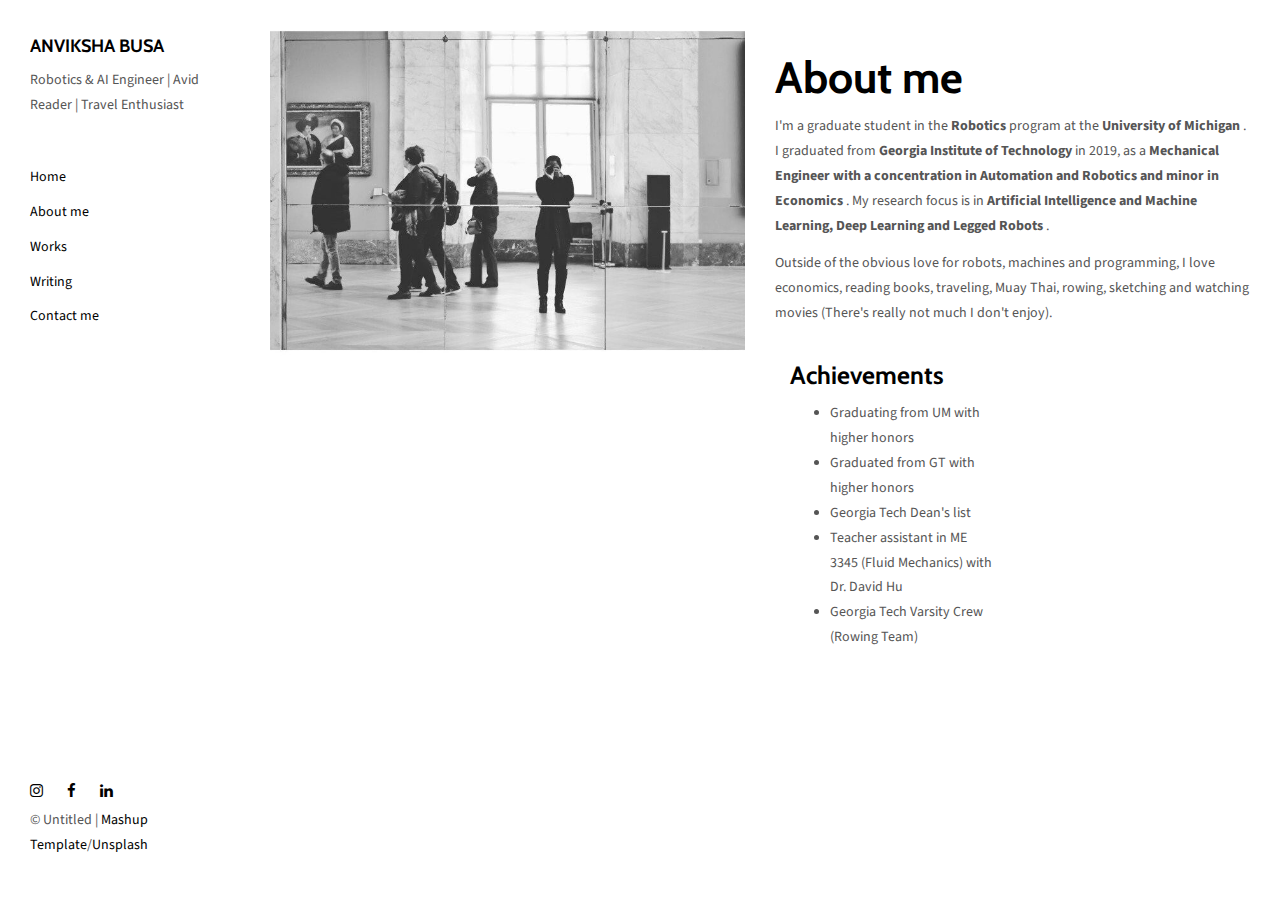
==== commit 2d17183a: "lots of changes. Working on sub-pages" ====
--- a/files/about.html
+++ b/files/about.html
@@ -41,7 +41,7 @@
           <a class="site-brand" href="./index.html" title="">
             ANVIKSHA BUSA
           </a>
-        <p>Insert some brief intro here</p>
+        <p>Robotics & AI Engineer | Avid Reader | Travel Enthusiast</p>
       </div>
       <ul class="nav">
         <li><a href="./index.html" title="">Home</a></li>
@@ -78,19 +78,32 @@
   </div>
   <div class="col-xs-12 col-md-6">
     <h1>About me</h1>
-    <p>Enter some text here</p>
+    <!-- <p>Enter some text here</p> -->
+    <!-- <h3>Profile</h3> -->
+    <p>I'm a graduate student in the <b> Robotics </b> program at the <b> University of Michigan </b>.
+        I graduated from <b> Georgia Institute of Technology </b> in 2019, as a <b> Mechanical Engineer
+        with a concentration in Automation and Robotics and minor in Economics </b>.
+        My research focus is in <strong> Artificial Intelligence and Machine Learning,
+        Deep Learning and Legged Robots </strong>.</p>
+    <p> Outside of the obvious love for robots, machines and programming, I love economics, reading books, traveling,
+        Muay Thai, rowing, sketching and watching movies (There's really not much I don't enjoy).</p>
 
-    <h3>Profile</h3>
-    <p>Enter more text here.</p>
+    <div class="col-md-6">
+      <h3 class="template-title-example">Achievements</h3>
+      <ul>
+        <li>Graduating from UM with higher honors</li>
+        <li>Graduated from GT with higher honors</li>
+        <li>Georgia Tech Dean's list</li>
+        <li>Teacher assistant in ME 3345 (Fluid Mechanics) with Dr. David Hu</li>
+        <li>Georgia Tech Varsity Crew (Rowing Team)</li>
+      </ul>
+    </div>
 
-    <h3>Achievements</h3>
-    <p>Enter more text here.</p>
-
-    <h3>Georgia Institute of Technology</h3>
+    <!-- <h3>Georgia Institute of Technology</h3>
     <p> Enter more text here.</p>
 
     <h3>University of Michigan</h3>
-    <p>Enter more text here.</p>
+    <p>Enter more text here.</p> -->
 
     <!-- <a href="contact.html" class="btn btn-primary" title=""> Get in touch</a> -->
  </div>
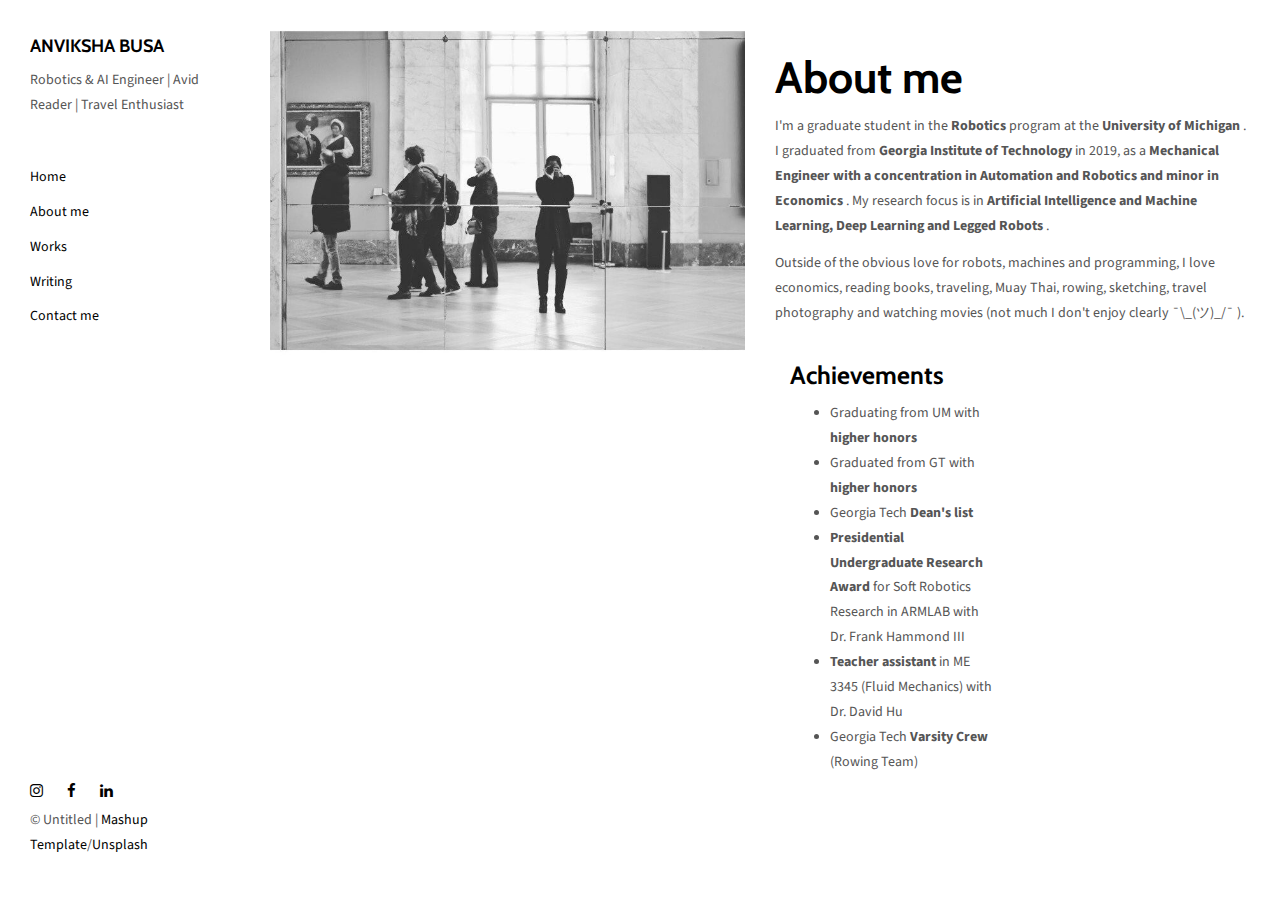
==== commit 8415584b: "added more content to works, leisure, writing and about pages" ====
--- a/files/about.html
+++ b/files/about.html
@@ -86,16 +86,19 @@
         My research focus is in <strong> Artificial Intelligence and Machine Learning,
         Deep Learning and Legged Robots </strong>.</p>
     <p> Outside of the obvious love for robots, machines and programming, I love economics, reading books, traveling,
-        Muay Thai, rowing, sketching and watching movies (There's really not much I don't enjoy).</p>
+        Muay Thai, rowing, sketching, travel photography and watching movies (not much I don't enjoy clearly ¯\_(ツ)_/¯ ).</p>
 
     <div class="col-md-6">
       <h3 class="template-title-example">Achievements</h3>
       <ul>
-        <li>Graduating from UM with higher honors</li>
-        <li>Graduated from GT with higher honors</li>
-        <li>Georgia Tech Dean's list</li>
-        <li>Teacher assistant in ME 3345 (Fluid Mechanics) with Dr. David Hu</li>
-        <li>Georgia Tech Varsity Crew (Rowing Team)</li>
+        <li>Graduating from UM with <b>higher honors</b></li>
+        <li>Graduated from GT with <b>higher honors</b></li>
+        <li>Georgia Tech <b> Dean's list</b></li>
+        <li><b>Presidential Undergraduate Research Award </b>for
+            Soft Robotics Research in ARMLAB with Dr. Frank Hammond III</li>
+        <li><b>Teacher assistant</b> in ME 3345 (Fluid Mechanics) with Dr. David Hu</li>
+        <li>Georgia Tech <b>Varsity Crew</b> (Rowing Team)</li>
+
       </ul>
     </div>
 
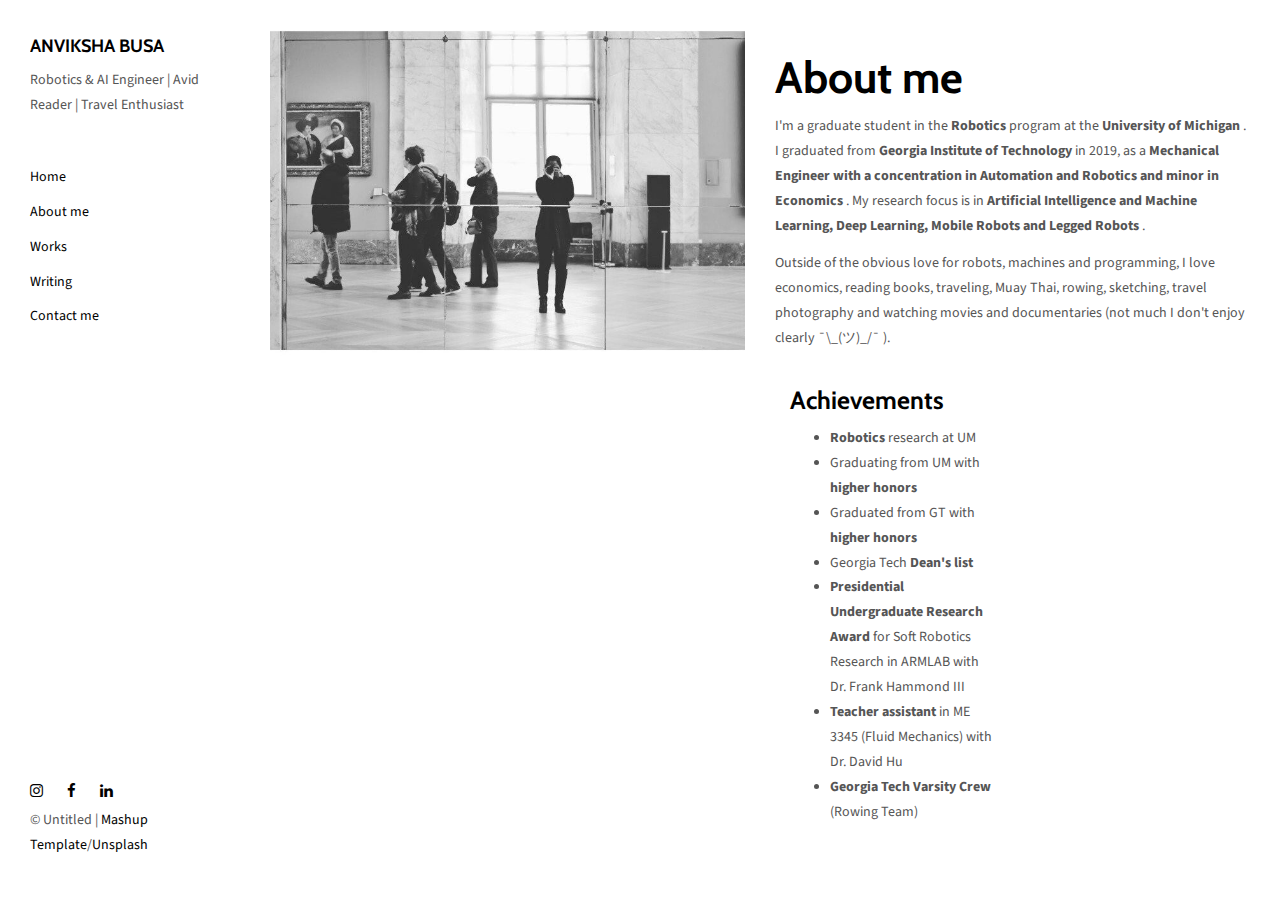
==== commit 21cef8d6: "all recent edits + added teaching/outreach" ====
--- a/files/about.html
+++ b/files/about.html
@@ -46,8 +46,8 @@
       <ul class="nav">
         <li><a href="./index.html" title="">Home</a></li>
         <li><a href="./about.html" title="">About me</a></li>
-        <li><a href="./services.html" title="">Works</a></li>
-        <li><a href="./components.html" title="">Writing</a></li>
+        <li><a href="./works.html" title="">Works</a></li>
+        <li><a href="./writing.html" title="">Writing</a></li>
         <li><a href="./contact.html" title="">Contact me</a></li>
 
       </ul>
@@ -79,25 +79,32 @@
   <div class="col-xs-12 col-md-6">
     <h1>About me</h1>
     <!-- <p>Enter some text here</p> -->
-    <!-- <h3>Profile</h3> -->
-    <p>I'm a graduate student in the <b> Robotics </b> program at the <b> University of Michigan </b>.
-        I graduated from <b> Georgia Institute of Technology </b> in 2019, as a <b> Mechanical Engineer
-        with a concentration in Automation and Robotics and minor in Economics </b>.
-        My research focus is in <strong> Artificial Intelligence and Machine Learning,
-        Deep Learning and Legged Robots </strong>.</p>
-    <p> Outside of the obvious love for robots, machines and programming, I love economics, reading books, traveling,
-        Muay Thai, rowing, sketching, travel photography and watching movies (not much I don't enjoy clearly ¯\_(ツ)_/¯ ).</p>
+    <!-- <h3>Profile<</strong>/h3> -->
+    <p>I'm a graduate student in the <b> Robotics </b> program at the
+        <b> University of Michigan </b>.
+        I graduated from <b> Georgia Institute of Technology </b> in 2019,
+        as a <b> Mechanical Engineer
+        with a concentration in Automation and Robotics and minor in Economics
+        </b>.
+        My research focus is in <strong> Artificial Intelligence and Machine
+        Learning,
+        Deep Learning, Mobile Robots and Legged Robots </strong>.</p>
+    <p> Outside of the obvious love for robots, machines and programming,
+        I love economics, reading books, traveling,
+        Muay Thai, rowing, sketching, travel photography and watching movies
+        and documentaries (not much I don't enjoy clearly ¯\_(ツ)_/¯ ).</p>
 
     <div class="col-md-6">
       <h3 class="template-title-example">Achievements</h3>
       <ul>
+        <li> <b> Robotics </b> research at UM </li>
         <li>Graduating from UM with <b>higher honors</b></li>
         <li>Graduated from GT with <b>higher honors</b></li>
         <li>Georgia Tech <b> Dean's list</b></li>
         <li><b>Presidential Undergraduate Research Award </b>for
             Soft Robotics Research in ARMLAB with Dr. Frank Hammond III</li>
         <li><b>Teacher assistant</b> in ME 3345 (Fluid Mechanics) with Dr. David Hu</li>
-        <li>Georgia Tech <b>Varsity Crew</b> (Rowing Team)</li>
+        <li><b>Georgia Tech Varsity Crew</b> (Rowing Team)</li>
 
       </ul>
     </div>
--- a/files/main.82cfd66e.css
+++ b/files/main.82cfd66e.css
@@ -7,3 +7,45 @@
 
 /*! Source: https://github.com/h5bp/html5-boilerplate/blob/master/src/css/main.css */@media print{*,:after,:before{background:transparent!important;color:#000!important;box-shadow:none!important;text-shadow:none!important}a,a:visited{text-decoration:underline}a[href]:after{content:" (" attr(href) ")"}abbr[title]:after{content:" (" attr(title) ")"}a[href^="#"]:after,a[href^="javascript:"]:after{content:""}blockquote,pre{border:1px solid #999;page-break-inside:avoid}thead{display:table-header-group}img,tr{page-break-inside:avoid}img{max-width:100%!important}h2,h3,p{orphans:3;widows:3}h2,h3{page-break-after:avoid}.navbar{display:none}.btn>.caret,.dropup>.btn>.caret{border-top-color:#000!important}.label{border:1px solid #000}.table{border-collapse:collapse!important}.table td,.table th{background-color:#fff!important}.table-bordered td,.table-bordered th{border:1px solid #ddd!important}}*,:after,:before{-webkit-box-sizing:border-box;-moz-box-sizing:border-box;box-sizing:border-box}html{font-size:10px;-webkit-tap-highlight-color:transparent}body{font-family:Source Sans Pro,Helvetica,Arial,sans-serif;font-size:14px;line-height:1.78;color:#555;background-color:#fff}button,input,select,textarea{font-family:inherit;font-size:inherit;line-height:inherit}a{color:#ff6360;text-decoration:none}a:focus,a:hover{color:#ff1814;text-decoration:underline}a:focus{outline:5px auto -webkit-focus-ring-color;outline-offset:-2px}figure{margin:0}img{vertical-align:middle}.img-responsive{display:block;max-width:100%;height:auto}.img-rounded{border-radius:2px}.img-thumbnail{padding:4px;line-height:1.78;background-color:#fff;border:1px solid #ddd;border-radius:2px;-webkit-transition:all .2s ease-in-out;-o-transition:all .2s ease-in-out;transition:all .2s ease-in-out;display:inline-block;max-width:100%;height:auto}.img-circle{border-radius:50%}hr{margin-top:24px;margin-bottom:24px;border:0;border-top:1px solid #eee}.sr-only{position:absolute;width:1px;height:1px;margin:-1px;padding:0;overflow:hidden;clip:rect(0,0,0,0);border:0}.sr-only-focusable:active,.sr-only-focusable:focus{position:static;width:auto;height:auto;margin:0;overflow:visible;clip:auto}[role=button]{cursor:pointer}.h1,.h2,.h3,.h4,.h5,.h6,h1,h2,h3,h4,h5,h6{font-family:Cabin,Helvetica,Arial,sans-serif;font-weight:700;line-height:1.1;color:#000}.h1 .small,.h1 small,.h2 .small,.h2 small,.h3 .small,.h3 small,.h4 .small,.h4 small,.h5 .small,.h5 small,.h6 .small,.h6 small,h1 .small,h1 small,h2 .small,h2 small,h3 .small,h3 small,h4 .small,h4 small,h5 .small,h5 small,h6 .small,h6 small{font-weight:400;line-height:1;color:#777}.h1,.h2,.h3,h1,h2,h3{margin-top:24px;margin-bottom:12px}.h1 .small,.h1 small,.h2 .small,.h2 small,.h3 .small,.h3 small,h1 .small,h1 small,h2 .small,h2 small,h3 .small,h3 small{font-size:65%}.h4,.h5,.h6,h4,h5,h6{margin-top:12px;margin-bottom:12px}.h4 .small,.h4 small,.h5 .small,.h5 small,.h6 .small,.h6 small,h4 .small,h4 small,h5 .small,h5 small,h6 .small,h6 small{font-size:75%}.h1,h1{font-size:44px}.h2,h2{font-size:33px}.h3,h3{font-size:25px}.h4,h4{font-size:19px}.h5,h5{font-size:14px}.h6,h6{font-size:12px}p{margin:0 0 12px}.lead{margin-bottom:24px;font-size:16px;font-weight:300;line-height:1.4}@media (min-width:768px){.lead{font-size:21px}}.small,small{font-size:85%}.mark,mark{background-color:#fcf8e3;padding:.2em}.text-left{text-align:left}.text-right{text-align:right}.text-center{text-align:center}.text-justify{text-align:justify}.text-nowrap{white-space:nowrap}.text-lowercase{text-transform:lowercase}.initialism,.text-uppercase{text-transform:uppercase}.text-capitalize{text-transform:capitalize}.text-muted{color:#777}.text-primary{color:#ff6360}a.text-primary:focus,a.text-primary:hover{color:#ff312d}.text-success{color:#fff}a.text-success:focus,a.text-success:hover{color:#e6e6e6}.text-info{color:#31708f}a.text-info:focus,a.text-info:hover{color:#245269}.text-warning{color:#8a6d3b}a.text-warning:focus,a.text-warning:hover{color:#66512c}.text-danger{color:#fff}a.text-danger:focus,a.text-danger:hover{color:#e6e6e6}.bg-primary{color:#fff;background-color:#ff6360}a.bg-primary:focus,a.bg-primary:hover{background-color:#ff312d}.bg-success{background-color:#57ce6e}a.bg-success:focus,a.bg-success:hover{background-color:#37bb50}.bg-info{background-color:#d9edf7}a.bg-info:focus,a.bg-info:hover{background-color:#afd9ee}.bg-warning{background-color:#fcf8e3}a.bg-warning:focus,a.bg-warning:hover{background-color:#f7ecb5}.bg-danger{background-color:#ee624b}a.bg-danger:focus,a.bg-danger:hover{background-color:#ea391c}.page-header{padding-bottom:11px;margin:48px 0 24px;border-bottom:1px solid #eee}ol,ul{margin-top:0;margin-bottom:12px}ol ol,ol ul,ul ol,ul ul{margin-bottom:0}.list-inline,.list-unstyled{padding-left:0;list-style:none}.list-inline{margin-left:-5px}.list-inline>li{display:inline-block;padding-left:5px;padding-right:5px}dl{margin-top:0;margin-bottom:24px}dd,dt{line-height:1.78}dt{font-weight:700}dd{margin-left:0}.dl-horizontal dd:after,.dl-horizontal dd:before{content:" ";display:table}.dl-horizontal dd:after{clear:both}@media (min-width:768px){.dl-horizontal dt{float:left;width:160px;clear:left;text-align:right;overflow:hidden;text-overflow:ellipsis;white-space:nowrap}.dl-horizontal dd{margin-left:180px}}abbr[data-original-title],abbr[title]{cursor:help;border-bottom:1px dotted #777}.initialism{font-size:90%}blockquote{padding:12px 24px;margin:0 0 24px;font-size:17.5px;border-left:5px solid #eee}blockquote ol:last-child,blockquote p:last-child,blockquote ul:last-child{margin-bottom:0}blockquote .small,blockquote footer,blockquote small{display:block;font-size:80%;line-height:1.78;color:#777}blockquote .small:before,blockquote footer:before,blockquote small:before{content:"\2014   \A0"}.blockquote-reverse,blockquote.pull-right{padding-right:15px;padding-left:0;border-right:5px solid #eee;border-left:0;text-align:right}.blockquote-reverse .small:before,.blockquote-reverse footer:before,.blockquote-reverse small:before,blockquote.pull-right .small:before,blockquote.pull-right footer:before,blockquote.pull-right small:before{content:""}.blockquote-reverse .small:after,.blockquote-reverse footer:after,.blockquote-reverse small:after,blockquote.pull-right .small:after,blockquote.pull-right footer:after,blockquote.pull-right small:after{content:"\A0   \2014"}address{margin-bottom:24px;font-style:normal;line-height:1.78}code,kbd,pre,samp{font-family:Menlo,Monaco,Consolas,Courier New,monospace}code{color:#c7254e;background-color:#f9f2f4}code,kbd{padding:2px 4px;font-size:90%;border-radius:2px}kbd{color:#fff;background-color:#333;box-shadow:inset 0 -1px 0 rgba(0,0,0,.25)}kbd kbd{padding:0;font-size:100%;font-weight:700;box-shadow:none}pre{display:block;padding:11.5px;margin:0 0 12px;font-size:13px;line-height:1.78;word-break:break-all;word-wrap:break-word;color:#333;background-color:#f5f5f5;border:1px solid #ccc;border-radius:2px}pre code{padding:0;font-size:inherit;color:inherit;white-space:pre-wrap;background-color:transparent;border-radius:0}.pre-scrollable{max-height:340px;overflow-y:scroll}.container{margin-right:auto;margin-left:auto;padding-left:15px;padding-right:15px}.container:after,.container:before{content:" ";display:table}.container:after{clear:both}@media (min-width:768px){.container{width:750px}}@media (min-width:992px){.container{width:970px}}@media (min-width:1200px){.container{width:1170px}}.container-fluid{margin-right:auto;margin-left:auto;padding-left:15px;padding-right:15px}.container-fluid:after,.container-fluid:before{content:" ";display:table}.container-fluid:after{clear:both}.row{margin-left:-15px;margin-right:-15px}.row:after,.row:before{content:" ";display:table}.row:after{clear:both}.col-lg-1,.col-lg-2,.col-lg-3,.col-lg-4,.col-lg-5,.col-lg-6,.col-lg-7,.col-lg-8,.col-lg-9,.col-lg-10,.col-lg-11,.col-lg-12,.col-md-1,.col-md-2,.col-md-3,.col-md-4,.col-md-5,.col-md-6,.col-md-7,.col-md-8,.col-md-9,.col-md-10,.col-md-11,.col-md-12,.col-sm-1,.col-sm-2,.col-sm-3,.col-sm-4,.col-sm-5,.col-sm-6,.col-sm-7,.col-sm-8,.col-sm-9,.col-sm-10,.col-sm-11,.col-sm-12,.col-xs-1,.col-xs-2,.col-xs-3,.col-xs-4,.col-xs-5,.col-xs-6,.col-xs-7,.col-xs-8,.col-xs-9,.col-xs-10,.col-xs-11,.col-xs-12{position:relative;min-height:1px;padding-left:15px;padding-right:15px}.col-xs-1,.col-xs-2,.col-xs-3,.col-xs-4,.col-xs-5,.col-xs-6,.col-xs-7,.col-xs-8,.col-xs-9,.col-xs-10,.col-xs-11,.col-xs-12{float:left}.col-xs-1{width:8.33333%}.col-xs-2{width:16.66667%}.col-xs-3{width:25%}.col-xs-4{width:33.33333%}.col-xs-5{width:41.66667%}.col-xs-6{width:50%}.col-xs-7{width:58.33333%}.col-xs-8{width:66.66667%}.col-xs-9{width:75%}.col-xs-10{width:83.33333%}.col-xs-11{width:91.66667%}.col-xs-12{width:100%}.col-xs-pull-0{right:auto}.col-xs-pull-1{right:8.33333%}.col-xs-pull-2{right:16.66667%}.col-xs-pull-3{right:25%}.col-xs-pull-4{right:33.33333%}.col-xs-pull-5{right:41.66667%}.col-xs-pull-6{right:50%}.col-xs-pull-7{right:58.33333%}.col-xs-pull-8{right:66.66667%}.col-xs-pull-9{right:75%}.col-xs-pull-10{right:83.33333%}.col-xs-pull-11{right:91.66667%}.col-xs-pull-12{right:100%}.col-xs-push-0{left:auto}.col-xs-push-1{left:8.33333%}.col-xs-push-2{left:16.66667%}.col-xs-push-3{left:25%}.col-xs-push-4{left:33.33333%}.col-xs-push-5{left:41.66667%}.col-xs-push-6{left:50%}.col-xs-push-7{left:58.33333%}.col-xs-push-8{left:66.66667%}.col-xs-push-9{left:75%}.col-xs-push-10{left:83.33333%}.col-xs-push-11{left:91.66667%}.col-xs-push-12{left:100%}.col-xs-offset-0{margin-left:0}.col-xs-offset-1{margin-left:8.33333%}.col-xs-offset-2{margin-left:16.66667%}.col-xs-offset-3{margin-left:25%}.col-xs-offset-4{margin-left:33.33333%}.col-xs-offset-5{margin-left:41.66667%}.col-xs-offset-6{margin-left:50%}.col-xs-offset-7{margin-left:58.33333%}.col-xs-offset-8{margin-left:66.66667%}.col-xs-offset-9{margin-left:75%}.col-xs-offset-10{margin-left:83.33333%}.col-xs-offset-11{margin-left:91.66667%}.col-xs-offset-12{margin-left:100%}@media (min-width:768px){.col-sm-1,.col-sm-2,.col-sm-3,.col-sm-4,.col-sm-5,.col-sm-6,.col-sm-7,.col-sm-8,.col-sm-9,.col-sm-10,.col-sm-11,.col-sm-12{float:left}.col-sm-1{width:8.33333%}.col-sm-2{width:16.66667%}.col-sm-3{width:25%}.col-sm-4{width:33.33333%}.col-sm-5{width:41.66667%}.col-sm-6{width:50%}.col-sm-7{width:58.33333%}.col-sm-8{width:66.66667%}.col-sm-9{width:75%}.col-sm-10{width:83.33333%}.col-sm-11{width:91.66667%}.col-sm-12{width:100%}.col-sm-pull-0{right:auto}.col-sm-pull-1{right:8.33333%}.col-sm-pull-2{right:16.66667%}.col-sm-pull-3{right:25%}.col-sm-pull-4{right:33.33333%}.col-sm-pull-5{right:41.66667%}.col-sm-pull-6{right:50%}.col-sm-pull-7{right:58.33333%}.col-sm-pull-8{right:66.66667%}.col-sm-pull-9{right:75%}.col-sm-pull-10{right:83.33333%}.col-sm-pull-11{right:91.66667%}.col-sm-pull-12{right:100%}.col-sm-push-0{left:auto}.col-sm-push-1{left:8.33333%}.col-sm-push-2{left:16.66667%}.col-sm-push-3{left:25%}.col-sm-push-4{left:33.33333%}.col-sm-push-5{left:41.66667%}.col-sm-push-6{left:50%}.col-sm-push-7{left:58.33333%}.col-sm-push-8{left:66.66667%}.col-sm-push-9{left:75%}.col-sm-push-10{left:83.33333%}.col-sm-push-11{left:91.66667%}.col-sm-push-12{left:100%}.col-sm-offset-0{margin-left:0}.col-sm-offset-1{margin-left:8.33333%}.col-sm-offset-2{margin-left:16.66667%}.col-sm-offset-3{margin-left:25%}.col-sm-offset-4{margin-left:33.33333%}.col-sm-offset-5{margin-left:41.66667%}.col-sm-offset-6{margin-left:50%}.col-sm-offset-7{margin-left:58.33333%}.col-sm-offset-8{margin-left:66.66667%}.col-sm-offset-9{margin-left:75%}.col-sm-offset-10{margin-left:83.33333%}.col-sm-offset-11{margin-left:91.66667%}.col-sm-offset-12{margin-left:100%}}@media (min-width:992px){.col-md-1,.col-md-2,.col-md-3,.col-md-4,.col-md-5,.col-md-6,.col-md-7,.col-md-8,.col-md-9,.col-md-10,.col-md-11,.col-md-12{float:left}.col-md-1{width:8.33333%}.col-md-2{width:16.66667%}.col-md-3{width:25%}.col-md-4{width:33.33333%}.col-md-5{width:41.66667%}.col-md-6{width:50%}.col-md-7{width:58.33333%}.col-md-8{width:66.66667%}.col-md-9{width:75%}.col-md-10{width:83.33333%}.col-md-11{width:91.66667%}.col-md-12{width:100%}.col-md-pull-0{right:auto}.col-md-pull-1{right:8.33333%}.col-md-pull-2{right:16.66667%}.col-md-pull-3{right:25%}.col-md-pull-4{right:33.33333%}.col-md-pull-5{right:41.66667%}.col-md-pull-6{right:50%}.col-md-pull-7{right:58.33333%}.col-md-pull-8{right:66.66667%}.col-md-pull-9{right:75%}.col-md-pull-10{right:83.33333%}.col-md-pull-11{right:91.66667%}.col-md-pull-12{right:100%}.col-md-push-0{left:auto}.col-md-push-1{left:8.33333%}.col-md-push-2{left:16.66667%}.col-md-push-3{left:25%}.col-md-push-4{left:33.33333%}.col-md-push-5{left:41.66667%}.col-md-push-6{left:50%}.col-md-push-7{left:58.33333%}.col-md-push-8{left:66.66667%}.col-md-push-9{left:75%}.col-md-push-10{left:83.33333%}.col-md-push-11{left:91.66667%}.col-md-push-12{left:100%}.col-md-offset-0{margin-left:0}.col-md-offset-1{margin-left:8.33333%}.col-md-offset-2{margin-left:16.66667%}.col-md-offset-3{margin-left:25%}.col-md-offset-4{margin-left:33.33333%}.col-md-offset-5{margin-left:41.66667%}.col-md-offset-6{margin-left:50%}.col-md-offset-7{margin-left:58.33333%}.col-md-offset-8{margin-left:66.66667%}.col-md-offset-9{margin-left:75%}.col-md-offset-10{margin-left:83.33333%}.col-md-offset-11{margin-left:91.66667%}.col-md-offset-12{margin-left:100%}}@media (min-width:1200px){.col-lg-1,.col-lg-2,.col-lg-3,.col-lg-4,.col-lg-5,.col-lg-6,.col-lg-7,.col-lg-8,.col-lg-9,.col-lg-10,.col-lg-11,.col-lg-12{float:left}.col-lg-1{width:8.33333%}.col-lg-2{width:16.66667%}.col-lg-3{width:25%}.col-lg-4{width:33.33333%}.col-lg-5{width:41.66667%}.col-lg-6{width:50%}.col-lg-7{width:58.33333%}.col-lg-8{width:66.66667%}.col-lg-9{width:75%}.col-lg-10{width:83.33333%}.col-lg-11{width:91.66667%}.col-lg-12{width:100%}.col-lg-pull-0{right:auto}.col-lg-pull-1{right:8.33333%}.col-lg-pull-2{right:16.66667%}.col-lg-pull-3{right:25%}.col-lg-pull-4{right:33.33333%}.col-lg-pull-5{right:41.66667%}.col-lg-pull-6{right:50%}.col-lg-pull-7{right:58.33333%}.col-lg-pull-8{right:66.66667%}.col-lg-pull-9{right:75%}.col-lg-pull-10{right:83.33333%}.col-lg-pull-11{right:91.66667%}.col-lg-pull-12{right:100%}.col-lg-push-0{left:auto}.col-lg-push-1{left:8.33333%}.col-lg-push-2{left:16.66667%}.col-lg-push-3{left:25%}.col-lg-push-4{left:33.33333%}.col-lg-push-5{left:41.66667%}.col-lg-push-6{left:50%}.col-lg-push-7{left:58.33333%}.col-lg-push-8{left:66.66667%}.col-lg-push-9{left:75%}.col-lg-push-10{left:83.33333%}.col-lg-push-11{left:91.66667%}.col-lg-push-12{left:100%}.col-lg-offset-0{margin-left:0}.col-lg-offset-1{margin-left:8.33333%}.col-lg-offset-2{margin-left:16.66667%}.col-lg-offset-3{margin-left:25%}.col-lg-offset-4{margin-left:33.33333%}.col-lg-offset-5{margin-left:41.66667%}.col-lg-offset-6{margin-left:50%}.col-lg-offset-7{margin-left:58.33333%}.col-lg-offset-8{margin-left:66.66667%}.col-lg-offset-9{margin-left:75%}.col-lg-offset-10{margin-left:83.33333%}.col-lg-offset-11{margin-left:91.66667%}.col-lg-offset-12{margin-left:100%}}table{background-color:transparent}caption{padding-top:8px;padding-bottom:8px;color:#777}caption,th{text-align:left}.table{width:100%;max-width:100%;margin-bottom:24px}.table>tbody>tr>td,.table>tbody>tr>th,.table>tfoot>tr>td,.table>tfoot>tr>th,.table>thead>tr>td,.table>thead>tr>th{padding:8px;line-height:1.78;vertical-align:top;border-top:1px solid #ddd}.table>thead>tr>th{vertical-align:bottom;border-bottom:2px solid #ddd}.table>caption+thead>tr:first-child>td,.table>caption+thead>tr:first-child>th,.table>colgroup+thead>tr:first-child>td,.table>colgroup+thead>tr:first-child>th,.table>thead:first-child>tr:first-child>td,.table>thead:first-child>tr:first-child>th{border-top:0}.table>tbody+tbody{border-top:2px solid #ddd}.table .table{background-color:#fff}.table-condensed>tbody>tr>td,.table-condensed>tbody>tr>th,.table-condensed>tfoot>tr>td,.table-condensed>tfoot>tr>th,.table-condensed>thead>tr>td,.table-condensed>thead>tr>th{padding:5px}.table-bordered,.table-bordered>tbody>tr>td,.table-bordered>tbody>tr>th,.table-bordered>tfoot>tr>td,.table-bordered>tfoot>tr>th,.table-bordered>thead>tr>td,.table-bordered>thead>tr>th{border:1px solid #ddd}.table-bordered>thead>tr>td,.table-bordered>thead>tr>th{border-bottom-width:2px}.table-striped>tbody>tr:nth-of-type(odd){background-color:#f9f9f9}.table-hover>tbody>tr:hover{background-color:#f5f5f5}table col[class*=col-]{position:static;float:none;display:table-column}table td[class*=col-],table th[class*=col-]{position:static;float:none;display:table-cell}.table>tbody>tr.active>td,.table>tbody>tr.active>th,.table>tbody>tr>td.active,.table>tbody>tr>th.active,.table>tfoot>tr.active>td,.table>tfoot>tr.active>th,.table>tfoot>tr>td.active,.table>tfoot>tr>th.active,.table>thead>tr.active>td,.table>thead>tr.active>th,.table>thead>tr>td.active,.table>thead>tr>th.active{background-color:#f5f5f5}.table-hover>tbody>tr.active:hover>td,.table-hover>tbody>tr.active:hover>th,.table-hover>tbody>tr:hover>.active,.table-hover>tbody>tr>td.active:hover,.table-hover>tbody>tr>th.active:hover{background-color:#e8e8e8}.table>tbody>tr.success>td,.table>tbody>tr.success>th,.table>tbody>tr>td.success,.table>tbody>tr>th.success,.table>tfoot>tr.success>td,.table>tfoot>tr.success>th,.table>tfoot>tr>td.success,.table>tfoot>tr>th.success,.table>thead>tr.success>td,.table>thead>tr.success>th,.table>thead>tr>td.success,.table>thead>tr>th.success{background-color:#57ce6e}.table-hover>tbody>tr.success:hover>td,.table-hover>tbody>tr.success:hover>th,.table-hover>tbody>tr:hover>.success,.table-hover>tbody>tr>td.success:hover,.table-hover>tbody>tr>th.success:hover{background-color:#43c85d}.table>tbody>tr.info>td,.table>tbody>tr.info>th,.table>tbody>tr>td.info,.table>tbody>tr>th.info,.table>tfoot>tr.info>td,.table>tfoot>tr.info>th,.table>tfoot>tr>td.info,.table>tfoot>tr>th.info,.table>thead>tr.info>td,.table>thead>tr.info>th,.table>thead>tr>td.info,.table>thead>tr>th.info{background-color:#d9edf7}.table-hover>tbody>tr.info:hover>td,.table-hover>tbody>tr.info:hover>th,.table-hover>tbody>tr:hover>.info,.table-hover>tbody>tr>td.info:hover,.table-hover>tbody>tr>th.info:hover{background-color:#c4e3f3}.table>tbody>tr.warning>td,.table>tbody>tr.warning>th,.table>tbody>tr>td.warning,.table>tbody>tr>th.warning,.table>tfoot>tr.warning>td,.table>tfoot>tr.warning>th,.table>tfoot>tr>td.warning,.table>tfoot>tr>th.warning,.table>thead>tr.warning>td,.table>thead>tr.warning>th,.table>thead>tr>td.warning,.table>thead>tr>th.warning{background-color:#fcf8e3}.table-hover>tbody>tr.warning:hover>td,.table-hover>tbody>tr.warning:hover>th,.table-hover>tbody>tr:hover>.warning,.table-hover>tbody>tr>td.warning:hover,.table-hover>tbody>tr>th.warning:hover{background-color:#faf2cc}.table>tbody>tr.danger>td,.table>tbody>tr.danger>th,.table>tbody>tr>td.danger,.table>tbody>tr>th.danger,.table>tfoot>tr.danger>td,.table>tfoot>tr.danger>th,.table>tfoot>tr>td.danger,.table>tfoot>tr>th.danger,.table>thead>tr.danger>td,.table>thead>tr.danger>th,.table>thead>tr>td.danger,.table>thead>tr>th.danger{background-color:#ee624b}.table-hover>tbody>tr.danger:hover>td,.table-hover>tbody>tr.danger:hover>th,.table-hover>tbody>tr:hover>.danger,.table-hover>tbody>tr>td.danger:hover,.table-hover>tbody>tr>th.danger:hover{background-color:#ec4e34}.table-responsive{overflow-x:auto;min-height:.01%}@media screen and (max-width:767px){.table-responsive{width:100%;margin-bottom:18px;overflow-y:hidden;-ms-overflow-style:-ms-autohiding-scrollbar;border:1px solid #ddd}.table-responsive>.table{margin-bottom:0}.table-responsive>.table>tbody>tr>td,.table-responsive>.table>tbody>tr>th,.table-responsive>.table>tfoot>tr>td,.table-responsive>.table>tfoot>tr>th,.table-responsive>.table>thead>tr>td,.table-responsive>.table>thead>tr>th{white-space:nowrap}.table-responsive>.table-bordered{border:0}.table-responsive>.table-bordered>tbody>tr>td:first-child,.table-responsive>.table-bordered>tbody>tr>th:first-child,.table-responsive>.table-bordered>tfoot>tr>td:first-child,.table-responsive>.table-bordered>tfoot>tr>th:first-child,.table-responsive>.table-bordered>thead>tr>td:first-child,.table-responsive>.table-bordered>thead>tr>th:first-child{border-left:0}.table-responsive>.table-bordered>tbody>tr>td:last-child,.table-responsive>.table-bordered>tbody>tr>th:last-child,.table-responsive>.table-bordered>tfoot>tr>td:last-child,.table-responsive>.table-bordered>tfoot>tr>th:last-child,.table-responsive>.table-bordered>thead>tr>td:last-child,.table-responsive>.table-bordered>thead>tr>th:last-child{border-right:0}.table-responsive>.table-bordered>tbody>tr:last-child>td,.table-responsive>.table-bordered>tbody>tr:last-child>th,.table-responsive>.table-bordered>tfoot>tr:last-child>td,.table-responsive>.table-bordered>tfoot>tr:last-child>th{border-bottom:0}}fieldset{margin:0;min-width:0}fieldset,legend{padding:0;border:0}legend{display:block;width:100%;margin-bottom:24px;font-size:21px;line-height:inherit;color:#333;border-bottom:1px solid #e5e5e5}label{display:inline-block;max-width:100%;margin-bottom:5px;font-weight:700}input[type=search]{-webkit-box-sizing:border-box;-moz-box-sizing:border-box;box-sizing:border-box}input[type=checkbox],input[type=radio]{margin:4px 0 0;margin-top:1px\9;line-height:normal}input[type=file]{display:block}input[type=range]{display:block;width:100%}select[multiple],select[size]{height:auto}input[type=checkbox]:focus,input[type=file]:focus,input[type=radio]:focus{outline:5px auto -webkit-focus-ring-color;outline-offset:-2px}output{padding-top:9px}.form-control,output{display:block;font-size:14px;line-height:1.78;color:#555}.form-control{width:100%;height:40px;padding:8px 20px;background-color:#fff;background-image:none;border:1px solid #000;border-radius:2px;-webkit-box-shadow:inset 0 1px 1px rgba(0,0,0,.075);box-shadow:inset 0 1px 1px rgba(0,0,0,.075);-webkit-transition:border-color .15s ease-in-out,box-shadow .15s ease-in-out;-o-transition:border-color ease-in-out .15s,box-shadow ease-in-out .15s;transition:border-color .15s ease-in-out,box-shadow .15s ease-in-out}.form-control:focus{border-color:#66afe9;-webkit-box-shadow:inset 0 1px 1px rgba(0,0,0,.075),0 0 8px rgba(102,175,233,.6);box-shadow:inset 0 1px 1px rgba(0,0,0,.075),0 0 8px rgba(102,175,233,.6)}.form-control::-moz-placeholder{color:#999;opacity:1}.form-control:-ms-input-placeholder{color:#999}.form-control::-webkit-input-placeholder{color:#999}.form-control::-ms-expand{border:0;background-color:transparent}.form-control[disabled],.form-control[readonly],fieldset[disabled] .form-control{background-color:#eee;opacity:1}.form-control[disabled],fieldset[disabled] .form-control{cursor:not-allowed}textarea.form-control{height:auto}input[type=search]{-webkit-appearance:none}@media screen and (-webkit-min-device-pixel-ratio:0){input[type=date].form-control,input[type=datetime-local].form-control,input[type=month].form-control,input[type=time].form-control{line-height:40px}.input-group-sm>.input-group-btn>input[type=date].btn,.input-group-sm>.input-group-btn>input[type=datetime-local].btn,.input-group-sm>.input-group-btn>input[type=month].btn,.input-group-sm>.input-group-btn>input[type=time].btn,.input-group-sm>input[type=date].form-control,.input-group-sm>input[type=date].input-group-addon,.input-group-sm>input[type=datetime-local].form-control,.input-group-sm>input[type=datetime-local].input-group-addon,.input-group-sm>input[type=month].form-control,.input-group-sm>input[type=month].input-group-addon,.input-group-sm>input[type=time].form-control,.input-group-sm>input[type=time].input-group-addon,.input-group-sm input[type=date],.input-group-sm input[type=datetime-local],.input-group-sm input[type=month],.input-group-sm input[type=time],input[type=date].input-sm,input[type=datetime-local].input-sm,input[type=month].input-sm,input[type=time].input-sm{line-height:30px}.input-group-lg>.input-group-btn>input[type=date].btn,.input-group-lg>.input-group-btn>input[type=datetime-local].btn,.input-group-lg>.input-group-btn>input[type=month].btn,.input-group-lg>.input-group-btn>input[type=time].btn,.input-group-lg>input[type=date].form-control,.input-group-lg>input[type=date].input-group-addon,.input-group-lg>input[type=datetime-local].form-control,.input-group-lg>input[type=datetime-local].input-group-addon,.input-group-lg>input[type=month].form-control,.input-group-lg>input[type=month].input-group-addon,.input-group-lg>input[type=time].form-control,.input-group-lg>input[type=time].input-group-addon,.input-group-lg input[type=date],.input-group-lg input[type=datetime-local],.input-group-lg input[type=month],.input-group-lg input[type=time],input[type=date].input-lg,input[type=datetime-local].input-lg,input[type=month].input-lg,input[type=time].input-lg{line-height:46px}}.form-group{margin-bottom:15px}.checkbox,.radio{position:relative;display:block;margin-top:10px;margin-bottom:10px}.checkbox label,.radio label{min-height:24px;padding-left:20px;margin-bottom:0;font-weight:400;cursor:pointer}.checkbox-inline input[type=checkbox],.checkbox input[type=checkbox],.radio-inline input[type=radio],.radio input[type=radio]{position:absolute;margin-left:-20px;margin-top:4px\9}.checkbox+.checkbox,.radio+.radio{margin-top:-5px}.checkbox-inline,.radio-inline{position:relative;display:inline-block;padding-left:20px;margin-bottom:0;vertical-align:middle;font-weight:400;cursor:pointer}.checkbox-inline+.checkbox-inline,.radio-inline+.radio-inline{margin-top:0;margin-left:10px}.checkbox-inline.disabled,.checkbox.disabled label,.radio-inline.disabled,.radio.disabled label,fieldset[disabled] .checkbox-inline,fieldset[disabled] .checkbox label,fieldset[disabled] .radio-inline,fieldset[disabled] .radio label,fieldset[disabled] input[type=checkbox],fieldset[disabled] input[type=radio],input[type=checkbox].disabled,input[type=checkbox][disabled],input[type=radio].disabled,input[type=radio][disabled]{cursor:not-allowed}.form-control-static{padding-top:9px;padding-bottom:9px;margin-bottom:0;min-height:38px}.form-control-static.input-lg,.form-control-static.input-sm,.input-group-lg>.form-control-static.form-control,.input-group-lg>.form-control-static.input-group-addon,.input-group-lg>.input-group-btn>.form-control-static.btn,.input-group-sm>.form-control-static.form-control,.input-group-sm>.form-control-static.input-group-addon,.input-group-sm>.input-group-btn>.form-control-static.btn{padding-left:0;padding-right:0}.input-group-sm>.form-control,.input-group-sm>.input-group-addon,.input-group-sm>.input-group-btn>.btn,.input-sm{height:30px;padding:5px 14px;font-size:12px;line-height:1.5;border-radius:2px}.input-group-sm>.input-group-btn>select.btn,.input-group-sm>select.form-control,.input-group-sm>select.input-group-addon,select.input-sm{height:30px;line-height:30px}.input-group-sm>.input-group-btn>select[multiple].btn,.input-group-sm>.input-group-btn>textarea.btn,.input-group-sm>select[multiple].form-control,.input-group-sm>select[multiple].input-group-addon,.input-group-sm>textarea.form-control,.input-group-sm>textarea.input-group-addon,select[multiple].input-sm,textarea.input-sm{height:auto}.form-group-sm .form-control{height:30px;padding:5px 14px;font-size:12px;line-height:1.5;border-radius:2px}.form-group-sm select.form-control{height:30px;line-height:30px}.form-group-sm select[multiple].form-control,.form-group-sm textarea.form-control{height:auto}.form-group-sm .form-control-static{height:30px;min-height:36px;padding:6px 14px;font-size:12px;line-height:1.5}.input-group-lg>.form-control,.input-group-lg>.input-group-addon,.input-group-lg>.input-group-btn>.btn,.input-lg{height:46px;padding:10px 24px;font-size:18px;line-height:1.33333;border-radius:2px}.input-group-lg>.input-group-btn>select.btn,.input-group-lg>select.form-control,.input-group-lg>select.input-group-addon,select.input-lg{height:46px;line-height:46px}.input-group-lg>.input-group-btn>select[multiple].btn,.input-group-lg>.input-group-btn>textarea.btn,.input-group-lg>select[multiple].form-control,.input-group-lg>select[multiple].input-group-addon,.input-group-lg>textarea.form-control,.input-group-lg>textarea.input-group-addon,select[multiple].input-lg,textarea.input-lg{height:auto}.form-group-lg .form-control{height:46px;padding:10px 24px;font-size:18px;line-height:1.33333;border-radius:2px}.form-group-lg select.form-control{height:46px;line-height:46px}.form-group-lg select[multiple].form-control,.form-group-lg textarea.form-control{height:auto}.form-group-lg .form-control-static{height:46px;min-height:42px;padding:11px 24px;font-size:18px;line-height:1.33333}.has-feedback{position:relative}.has-feedback .form-control{padding-right:50px}.form-control-feedback{position:absolute;top:0;right:0;z-index:2;display:block;width:40px;height:40px;line-height:40px;text-align:center;pointer-events:none}.form-group-lg .form-control+.form-control-feedback,.input-group-lg+.form-control-feedback,.input-group-lg>.form-control+.form-control-feedback,.input-group-lg>.input-group-addon+.form-control-feedback,.input-group-lg>.input-group-btn>.btn+.form-control-feedback,.input-lg+.form-control-feedback{width:46px;height:46px;line-height:46px}.form-group-sm .form-control+.form-control-feedback,.input-group-sm+.form-control-feedback,.input-group-sm>.form-control+.form-control-feedback,.input-group-sm>.input-group-addon+.form-control-feedback,.input-group-sm>.input-group-btn>.btn+.form-control-feedback,.input-sm+.form-control-feedback{width:30px;height:30px;line-height:30px}.has-success .checkbox,.has-success .checkbox-inline,.has-success.checkbox-inline label,.has-success.checkbox label,.has-success .control-label,.has-success .help-block,.has-success .radio,.has-success .radio-inline,.has-success.radio-inline label,.has-success.radio label{color:#fff}.has-success .form-control{border-color:#fff;-webkit-box-shadow:inset 0 1px 1px rgba(0,0,0,.075);box-shadow:inset 0 1px 1px rgba(0,0,0,.075)}.has-success .form-control:focus{border-color:#e6e6e6;-webkit-box-shadow:inset 0 1px 1px rgba(0,0,0,.075),0 0 6px #fff;box-shadow:inset 0 1px 1px rgba(0,0,0,.075),0 0 6px #fff}.has-success .input-group-addon{color:#fff;border-color:#fff;background-color:#57ce6e}.has-success .form-control-feedback{color:#fff}.has-warning .checkbox,.has-warning .checkbox-inline,.has-warning.checkbox-inline label,.has-warning.checkbox label,.has-warning .control-label,.has-warning .help-block,.has-warning .radio,.has-warning .radio-inline,.has-warning.radio-inline label,.has-warning.radio label{color:#8a6d3b}.has-warning .form-control{border-color:#8a6d3b;-webkit-box-shadow:inset 0 1px 1px rgba(0,0,0,.075);box-shadow:inset 0 1px 1px rgba(0,0,0,.075)}.has-warning .form-control:focus{border-color:#66512c;-webkit-box-shadow:inset 0 1px 1px rgba(0,0,0,.075),0 0 6px #c0a16b;box-shadow:inset 0 1px 1px rgba(0,0,0,.075),0 0 6px #c0a16b}.has-warning .input-group-addon{color:#8a6d3b;border-color:#8a6d3b;background-color:#fcf8e3}.has-warning .form-control-feedback{color:#8a6d3b}.has-error .checkbox,.has-error .checkbox-inline,.has-error.checkbox-inline label,.has-error.checkbox label,.has-error .control-label,.has-error .help-block,.has-error .radio,.has-error .radio-inline,.has-error.radio-inline label,.has-error.radio label{color:#fff}.has-error .form-control{border-color:#fff;-webkit-box-shadow:inset 0 1px 1px rgba(0,0,0,.075);box-shadow:inset 0 1px 1px rgba(0,0,0,.075)}.has-error .form-control:focus{border-color:#e6e6e6;-webkit-box-shadow:inset 0 1px 1px rgba(0,0,0,.075),0 0 6px #fff;box-shadow:inset 0 1px 1px rgba(0,0,0,.075),0 0 6px #fff}.has-error .input-group-addon{color:#fff;border-color:#fff;background-color:#ee624b}.has-error .form-control-feedback{color:#fff}.has-feedback label~.form-control-feedback{top:29px}.has-feedback label.sr-only~.form-control-feedback{top:0}.help-block{display:block;margin-top:5px;margin-bottom:10px;color:#959595}@media (min-width:768px){.form-inline .form-group{display:inline-block;margin-bottom:0;vertical-align:middle}.form-inline .form-control{display:inline-block;width:auto;vertical-align:middle}.form-inline .form-control-static{display:inline-block}.form-inline .input-group{display:inline-table;vertical-align:middle}.form-inline .input-group .form-control,.form-inline .input-group .input-group-addon,.form-inline .input-group .input-group-btn{width:auto}.form-inline .input-group>.form-control{width:100%}.form-inline .control-label{margin-bottom:0;vertical-align:middle}.form-inline .checkbox,.form-inline .radio{display:inline-block;margin-top:0;margin-bottom:0;vertical-align:middle}.form-inline .checkbox label,.form-inline .radio label{padding-left:0}.form-inline .checkbox input[type=checkbox],.form-inline .radio input[type=radio]{position:relative;margin-left:0}.form-inline .has-feedback .form-control-feedback{top:0}}.form-horizontal .checkbox,.form-horizontal .checkbox-inline,.form-horizontal .radio,.form-horizontal .radio-inline{margin-top:0;margin-bottom:0;padding-top:9px}.form-horizontal .checkbox,.form-horizontal .radio{min-height:33px}.form-horizontal .form-group{margin-left:-15px;margin-right:-15px}.form-horizontal .form-group:after,.form-horizontal .form-group:before{content:" ";display:table}.form-horizontal .form-group:after{clear:both}@media (min-width:768px){.form-horizontal .control-label{text-align:right;margin-bottom:0;padding-top:9px}}.form-horizontal .has-feedback .form-control-feedback{right:15px}@media (min-width:768px){.form-horizontal .form-group-lg .control-label{padding-top:11px;font-size:18px}}@media (min-width:768px){.form-horizontal .form-group-sm .control-label{padding-top:6px;font-size:12px}}.btn{display:inline-block;margin-bottom:0;font-weight:400;text-align:center;vertical-align:middle;touch-action:manipulation;cursor:pointer;background-image:none;border:1px solid transparent;white-space:nowrap;padding:8px 20px;font-size:14px;line-height:1.78;border-radius:50px;-webkit-user-select:none;-moz-user-select:none;-ms-user-select:none;user-select:none}.btn.active.focus,.btn.active:focus,.btn.focus,.btn:active.focus,.btn:active:focus,.btn:focus{outline:5px auto -webkit-focus-ring-color;outline-offset:-2px}.btn.focus,.btn:focus,.btn:hover{color:#333;text-decoration:none}.btn.active,.btn:active{outline:0;background-image:none;-webkit-box-shadow:inset 0 3px 5px rgba(0,0,0,.125);box-shadow:inset 0 3px 5px rgba(0,0,0,.125)}.btn.disabled,.btn[disabled],fieldset[disabled] .btn{cursor:not-allowed;opacity:.65;filter:alpha(opacity=65);-webkit-box-shadow:none;box-shadow:none}a.btn.disabled,fieldset[disabled] a.btn{pointer-events:none}.btn-default{color:#333;background-color:#fff;border-color:#333}.btn-default.focus,.btn-default:focus{color:#333;background-color:#e6e6e6;border-color:#000}.btn-default.active,.btn-default:active,.btn-default:hover,.open>.btn-default.dropdown-toggle{color:#333;background-color:#e6e6e6;border-color:#141414}.btn-default.active.focus,.btn-default.active:focus,.btn-default.active:hover,.btn-default:active.focus,.btn-default:active:focus,.btn-default:active:hover,.open>.btn-default.dropdown-toggle.focus,.open>.btn-default.dropdown-toggle:focus,.open>.btn-default.dropdown-toggle:hover{color:#333;background-color:#d4d4d4;border-color:#000}.btn-default.active,.btn-default:active,.open>.btn-default.dropdown-toggle{background-image:none}.btn-default.disabled.focus,.btn-default.disabled:focus,.btn-default.disabled:hover,.btn-default[disabled].focus,.btn-default[disabled]:focus,.btn-default[disabled]:hover,fieldset[disabled] .btn-default.focus,fieldset[disabled] .btn-default:focus,fieldset[disabled] .btn-default:hover{background-color:#fff;border-color:#333}.btn-default .badge{color:#fff;background-color:#333}.btn-primary{color:#fff;background-color:#ff6360;border-color:#ff6360}.btn-primary.focus,.btn-primary:focus{color:#fff;background-color:#ff312d;border-color:#e00400}.btn-primary.active,.btn-primary:active,.btn-primary:hover,.open>.btn-primary.dropdown-toggle{color:#fff;background-color:#ff312d;border-color:#ff2723}.btn-primary.active.focus,.btn-primary.active:focus,.btn-primary.active:hover,.btn-primary:active.focus,.btn-primary:active:focus,.btn-primary:active:hover,.open>.btn-primary.dropdown-toggle.focus,.open>.btn-primary.dropdown-toggle:focus,.open>.btn-primary.dropdown-toggle:hover{color:#fff;background-color:#ff0e09;border-color:#e00400}.btn-primary.active,.btn-primary:active,.open>.btn-primary.dropdown-toggle{background-image:none}.btn-primary.disabled.focus,.btn-primary.disabled:focus,.btn-primary.disabled:hover,.btn-primary[disabled].focus,.btn-primary[disabled]:focus,.btn-primary[disabled]:hover,fieldset[disabled] .btn-primary.focus,fieldset[disabled] .btn-primary:focus,fieldset[disabled] .btn-primary:hover{background-color:#ff6360;border-color:#ff6360}.btn-primary .badge{color:#ff6360;background-color:#fff}.btn-success{color:#fff;background-color:#5cb85c;border-color:#5cb85c}.btn-success.focus,.btn-success:focus{color:#fff;background-color:#449d44;border-color:#2d672d}.btn-success.active,.btn-success:active,.btn-success:hover,.open>.btn-success.dropdown-toggle{color:#fff;background-color:#449d44;border-color:#419641}.btn-success.active.focus,.btn-success.active:focus,.btn-success.active:hover,.btn-success:active.focus,.btn-success:active:focus,.btn-success:active:hover,.open>.btn-success.dropdown-toggle.focus,.open>.btn-success.dropdown-toggle:focus,.open>.btn-success.dropdown-toggle:hover{color:#fff;background-color:#398439;border-color:#2d672d}.btn-success.active,.btn-success:active,.open>.btn-success.dropdown-toggle{background-image:none}.btn-success.disabled.focus,.btn-success.disabled:focus,.btn-success.disabled:hover,.btn-success[disabled].focus,.btn-success[disabled]:focus,.btn-success[disabled]:hover,fieldset[disabled] .btn-success.focus,fieldset[disabled] .btn-success:focus,fieldset[disabled] .btn-success:hover{background-color:#5cb85c;border-color:#5cb85c}.btn-success .badge{color:#5cb85c;background-color:#fff}.btn-info{color:#fff;background-color:#f8bb56;border-color:#f8bb56}.btn-info.focus,.btn-info:focus{color:#fff;background-color:#f6a725;border-color:#c67f08}.btn-info.active,.btn-info:active,.btn-info:hover,.open>.btn-info.dropdown-toggle{color:#fff;background-color:#f6a725;border-color:#f6a31b}.btn-info.active.focus,.btn-info.active:focus,.btn-info.active:hover,.btn-info:active.focus,.btn-info:active:focus,.btn-info:active:hover,.open>.btn-info.dropdown-toggle.focus,.open>.btn-info.dropdown-toggle:focus,.open>.btn-info.dropdown-toggle:hover{color:#fff;background-color:#ed980a;border-color:#c67f08}.btn-info.active,.btn-info:active,.open>.btn-info.dropdown-toggle{background-image:none}.btn-info.disabled.focus,.btn-info.disabled:focus,.btn-info.disabled:hover,.btn-info[disabled].focus,.btn-info[disabled]:focus,.btn-info[disabled]:hover,fieldset[disabled] .btn-info.focus,fieldset[disabled] .btn-info:focus,fieldset[disabled] .btn-info:hover{background-color:#f8bb56;border-color:#f8bb56}.btn-info .badge{color:#f8bb56;background-color:#fff}.btn-warning{color:#fff;background-color:#f0ad4e;border-color:#f0ad4e}.btn-warning.focus,.btn-warning:focus{color:#fff;background-color:#ec971f;border-color:#b06d0f}.btn-warning.active,.btn-warning:active,.btn-warning:hover,.open>.btn-warning.dropdown-toggle{color:#fff;background-color:#ec971f;border-color:#eb9316}.btn-warning.active.focus,.btn-warning.active:focus,.btn-warning.active:hover,.btn-warning:active.focus,.btn-warning:active:focus,.btn-warning:active:hover,.open>.btn-warning.dropdown-toggle.focus,.open>.btn-warning.dropdown-toggle:focus,.open>.btn-warning.dropdown-toggle:hover{color:#fff;background-color:#d58512;border-color:#b06d0f}.btn-warning.active,.btn-warning:active,.open>.btn-warning.dropdown-toggle{background-image:none}.btn-warning.disabled.focus,.btn-warning.disabled:focus,.btn-warning.disabled:hover,.btn-warning[disabled].focus,.btn-warning[disabled]:focus,.btn-warning[disabled]:hover,fieldset[disabled] .btn-warning.focus,fieldset[disabled] .btn-warning:focus,fieldset[disabled] .btn-warning:hover{background-color:#f0ad4e;border-color:#f0ad4e}.btn-warning .badge{color:#f0ad4e;background-color:#fff}.btn-danger{color:#fff;background-color:#d9534f;border-color:#d9534f}.btn-danger.focus,.btn-danger:focus{color:#fff;background-color:#c9302c;border-color:#8b211e}.btn-danger.active,.btn-danger:active,.btn-danger:hover,.open>.btn-danger.dropdown-toggle{color:#fff;background-color:#c9302c;border-color:#c12e2a}.btn-danger.active.focus,.btn-danger.active:focus,.btn-danger.active:hover,.btn-danger:active.focus,.btn-danger:active:focus,.btn-danger:active:hover,.open>.btn-danger.dropdown-toggle.focus,.open>.btn-danger.dropdown-toggle:focus,.open>.btn-danger.dropdown-toggle:hover{color:#fff;background-color:#ac2925;border-color:#8b211e}.btn-danger.active,.btn-danger:active,.open>.btn-danger.dropdown-toggle{background-image:none}.btn-danger.disabled.focus,.btn-danger.disabled:focus,.btn-danger.disabled:hover,.btn-danger[disabled].focus,.btn-danger[disabled]:focus,.btn-danger[disabled]:hover,fieldset[disabled] .btn-danger.focus,fieldset[disabled] .btn-danger:focus,fieldset[disabled] .btn-danger:hover{background-color:#d9534f;border-color:#d9534f}.btn-danger .badge{color:#d9534f;background-color:#fff}.btn-link{color:#ff6360;font-weight:400;border-radius:0}.btn-link,.btn-link.active,.btn-link:active,.btn-link[disabled],fieldset[disabled] .btn-link{background-color:transparent;-webkit-box-shadow:none;box-shadow:none}.btn-link,.btn-link:active,.btn-link:focus,.btn-link:hover{border-color:transparent}.btn-link:focus,.btn-link:hover{color:#ff1814;text-decoration:underline;background-color:transparent}.btn-link[disabled]:focus,.btn-link[disabled]:hover,fieldset[disabled] .btn-link:focus,fieldset[disabled] .btn-link:hover{color:#777;text-decoration:none}.btn-group-lg>.btn,.btn-lg{padding:10px 24px;font-size:18px;line-height:1.33333;border-radius:50px}.btn-group-sm>.btn,.btn-sm{padding:5px 14px;font-size:12px;line-height:1.5;border-radius:50px}.btn-group-xs>.btn,.btn-xs{padding:1px 5px;font-size:12px;line-height:1.5;border-radius:50px}.btn-block{display:block;width:100%}.btn-block+.btn-block{margin-top:5px}input[type=button].btn-block,input[type=reset].btn-block,input[type=submit].btn-block{width:100%}.fade{opacity:0;-webkit-transition:opacity .15s linear;-o-transition:opacity .15s linear;transition:opacity .15s linear}.fade.in{opacity:1}.collapse{display:none}.collapse.in{display:block}tr.collapse.in{display:table-row}tbody.collapse.in{display:table-row-group}.collapsing{position:relative;height:0;overflow:hidden;-webkit-transition-property:height,visibility;transition-property:height,visibility;-webkit-transition-duration:.35s;transition-duration:.35s;-webkit-transition-timing-function:ease;transition-timing-function:ease}.caret{display:inline-block;width:0;height:0;margin-left:2px;vertical-align:middle;border-top:4px dashed;border-top:4px solid\9;border-right:4px solid transparent;border-left:4px solid transparent}.dropdown,.dropup{position:relative}.dropdown-toggle:focus{outline:0}.dropdown-menu{position:absolute;top:100%;left:0;z-index:1000;display:none;float:left;min-width:160px;padding:5px 0;margin:2px 0 0;list-style:none;font-size:14px;text-align:left;background-color:#fff;border:1px solid #ccc;border:1px solid rgba(0,0,0,.15);border-radius:2px;-webkit-box-shadow:0 6px 12px rgba(0,0,0,.175);box-shadow:0 6px 12px rgba(0,0,0,.175);background-clip:padding-box}.dropdown-menu.pull-right{right:0;left:auto}.dropdown-menu .divider{height:1px;margin:11px 0;overflow:hidden;background-color:#e5e5e5}.dropdown-menu>li>a{display:block;padding:3px 20px;clear:both;font-weight:400;line-height:1.78;color:#333;white-space:nowrap}.dropdown-menu>li>a:focus,.dropdown-menu>li>a:hover{text-decoration:none;color:#262626;background-color:#f5f5f5}.dropdown-menu>.active>a,.dropdown-menu>.active>a:focus,.dropdown-menu>.active>a:hover{color:#fff;text-decoration:none;outline:0;background-color:#ff6360}.dropdown-menu>.disabled>a,.dropdown-menu>.disabled>a:focus,.dropdown-menu>.disabled>a:hover{color:#777}.dropdown-menu>.disabled>a:focus,.dropdown-menu>.disabled>a:hover{text-decoration:none;background-color:transparent;background-image:none;filter:progid:DXImageTransform.Microsoft.gradient(enabled = false);cursor:not-allowed}.open>.dropdown-menu{display:block}.open>a{outline:0}.dropdown-menu-right{left:auto;right:0}.dropdown-menu-left{left:0;right:auto}.dropdown-header{display:block;padding:3px 20px;font-size:12px;line-height:1.78;color:#777;white-space:nowrap}.dropdown-backdrop{position:fixed;left:0;right:0;bottom:0;top:0;z-index:990}.pull-right>.dropdown-menu{right:0;left:auto}.dropup .caret,.navbar-fixed-bottom .dropdown .caret{border-top:0;border-bottom:4px dashed;border-bottom:4px solid\9;content:""}.dropup .dropdown-menu,.navbar-fixed-bottom .dropdown .dropdown-menu{top:auto;bottom:100%;margin-bottom:2px}@media (min-width:768px){.navbar-right .dropdown-menu{right:0;left:auto}.navbar-right .dropdown-menu-left{left:0;right:auto}}.btn-group,.btn-group-vertical{position:relative;display:inline-block;vertical-align:middle}.btn-group-vertical>.btn,.btn-group>.btn{position:relative;float:left}.btn-group-vertical>.btn.active,.btn-group-vertical>.btn:active,.btn-group-vertical>.btn:focus,.btn-group-vertical>.btn:hover,.btn-group>.btn.active,.btn-group>.btn:active,.btn-group>.btn:focus,.btn-group>.btn:hover{z-index:2}.btn-group .btn+.btn,.btn-group .btn+.btn-group,.btn-group .btn-group+.btn,.btn-group .btn-group+.btn-group{margin-left:-1px}.btn-toolbar{margin-left:-5px}.btn-toolbar:after,.btn-toolbar:before{content:" ";display:table}.btn-toolbar:after{clear:both}.btn-toolbar .btn,.btn-toolbar .btn-group,.btn-toolbar .input-group{float:left}.btn-toolbar>.btn,.btn-toolbar>.btn-group,.btn-toolbar>.input-group{margin-left:5px}.btn-group>.btn:not(:first-child):not(:last-child):not(.dropdown-toggle){border-radius:0}.btn-group>.btn:first-child{margin-left:0}.btn-group>.btn:first-child:not(:last-child):not(.dropdown-toggle){border-bottom-right-radius:0;border-top-right-radius:0}.btn-group>.btn:last-child:not(:first-child),.btn-group>.dropdown-toggle:not(:first-child){border-bottom-left-radius:0;border-top-left-radius:0}.btn-group>.btn-group{float:left}.btn-group>.btn-group:not(:first-child):not(:last-child)>.btn{border-radius:0}.btn-group>.btn-group:first-child:not(:last-child)>.btn:last-child,.btn-group>.btn-group:first-child:not(:last-child)>.dropdown-toggle{border-bottom-right-radius:0;border-top-right-radius:0}.btn-group>.btn-group:last-child:not(:first-child)>.btn:first-child{border-bottom-left-radius:0;border-top-left-radius:0}.btn-group .dropdown-toggle:active,.btn-group.open .dropdown-toggle{outline:0}.btn-group>.btn+.dropdown-toggle{padding-left:8px;padding-right:8px}.btn-group-lg.btn-group>.btn+.dropdown-toggle,.btn-group>.btn-lg+.dropdown-toggle{padding-left:12px;padding-right:12px}.btn-group.open .dropdown-toggle{-webkit-box-shadow:inset 0 3px 5px rgba(0,0,0,.125);box-shadow:inset 0 3px 5px rgba(0,0,0,.125)}.btn-group.open .dropdown-toggle.btn-link{-webkit-box-shadow:none;box-shadow:none}.btn .caret{margin-left:0}.btn-group-lg>.btn .caret,.btn-lg .caret{border-width:5px 5px 0;border-bottom-width:0}.dropup .btn-group-lg>.btn .caret,.dropup .btn-lg .caret{border-width:0 5px 5px}.btn-group-vertical>.btn,.btn-group-vertical>.btn-group,.btn-group-vertical>.btn-group>.btn{display:block;float:none;width:100%;max-width:100%}.btn-group-vertical>.btn-group:after,.btn-group-vertical>.btn-group:before{content:" ";display:table}.btn-group-vertical>.btn-group:after{clear:both}.btn-group-vertical>.btn-group>.btn{float:none}.btn-group-vertical>.btn+.btn,.btn-group-vertical>.btn+.btn-group,.btn-group-vertical>.btn-group+.btn,.btn-group-vertical>.btn-group+.btn-group{margin-top:-1px;margin-left:0}.btn-group-vertical>.btn:not(:first-child):not(:last-child){border-radius:0}.btn-group-vertical>.btn:first-child:not(:last-child){border-top-right-radius:50px;border-top-left-radius:50px;border-bottom-right-radius:0;border-bottom-left-radius:0}.btn-group-vertical>.btn:last-child:not(:first-child){border-top-right-radius:0;border-top-left-radius:0;border-bottom-right-radius:50px;border-bottom-left-radius:50px}.btn-group-vertical>.btn-group:not(:first-child):not(:last-child)>.btn{border-radius:0}.btn-group-vertical>.btn-group:first-child:not(:last-child)>.btn:last-child,.btn-group-vertical>.btn-group:first-child:not(:last-child)>.dropdown-toggle{border-bottom-right-radius:0;border-bottom-left-radius:0}.btn-group-vertical>.btn-group:last-child:not(:first-child)>.btn:first-child{border-top-right-radius:0;border-top-left-radius:0}.btn-group-justified{display:table;width:100%;table-layout:fixed;border-collapse:separate}.btn-group-justified>.btn,.btn-group-justified>.btn-group{float:none;display:table-cell;width:1%}.btn-group-justified>.btn-group .btn{width:100%}.btn-group-justified>.btn-group .dropdown-menu{left:auto}[data-toggle=buttons]>.btn-group>.btn input[type=checkbox],[data-toggle=buttons]>.btn-group>.btn input[type=radio],[data-toggle=buttons]>.btn input[type=checkbox],[data-toggle=buttons]>.btn input[type=radio]{position:absolute;clip:rect(0,0,0,0);pointer-events:none}.input-group{position:relative;display:table;border-collapse:separate}.input-group[class*=col-]{float:none;padding-left:0;padding-right:0}.input-group .form-control{position:relative;z-index:2;float:left;width:100%;margin-bottom:0}.input-group .form-control:focus{z-index:3}.input-group-addon,.input-group-btn,.input-group .form-control{display:table-cell}.input-group-addon:not(:first-child):not(:last-child),.input-group-btn:not(:first-child):not(:last-child),.input-group .form-control:not(:first-child):not(:last-child){border-radius:0}.input-group-addon,.input-group-btn{width:1%;white-space:nowrap;vertical-align:middle}.input-group-addon{padding:8px 20px;font-size:14px;font-weight:400;line-height:1;color:#555;text-align:center;background-color:#eee;border:1px solid #000;border-radius:2px}.input-group-addon.input-sm,.input-group-sm>.input-group-addon,.input-group-sm>.input-group-btn>.input-group-addon.btn{padding:5px 14px;font-size:12px;border-radius:2px}.input-group-addon.input-lg,.input-group-lg>.input-group-addon,.input-group-lg>.input-group-btn>.input-group-addon.btn{padding:10px 24px;font-size:18px;border-radius:2px}.input-group-addon input[type=checkbox],.input-group-addon input[type=radio]{margin-top:0}.input-group-addon:first-child,.input-group-btn:first-child>.btn,.input-group-btn:first-child>.btn-group>.btn,.input-group-btn:first-child>.dropdown-toggle,.input-group-btn:last-child>.btn-group:not(:last-child)>.btn,.input-group-btn:last-child>.btn:not(:last-child):not(.dropdown-toggle),.input-group .form-control:first-child{border-bottom-right-radius:0;border-top-right-radius:0}.input-group-addon:first-child{border-right:0}.input-group-addon:last-child,.input-group-btn:first-child>.btn-group:not(:first-child)>.btn,.input-group-btn:first-child>.btn:not(:first-child),.input-group-btn:last-child>.btn,.input-group-btn:last-child>.btn-group>.btn,.input-group-btn:last-child>.dropdown-toggle,.input-group .form-control:last-child{border-bottom-left-radius:0;border-top-left-radius:0}.input-group-addon:last-child{border-left:0}.input-group-btn{font-size:0;white-space:nowrap}.input-group-btn,.input-group-btn>.btn{position:relative}.input-group-btn>.btn+.btn{margin-left:-1px}.input-group-btn>.btn:active,.input-group-btn>.btn:focus,.input-group-btn>.btn:hover{z-index:2}.input-group-btn:first-child>.btn,.input-group-btn:first-child>.btn-group{margin-right:-1px}.input-group-btn:last-child>.btn,.input-group-btn:last-child>.btn-group{z-index:2;margin-left:-1px}.nav{margin-bottom:0;padding-left:0;list-style:none}.nav:after,.nav:before{content:" ";display:table}.nav:after{clear:both}.nav>li,.nav>li>a{position:relative;display:block}.nav>li>a{padding:5px 0}.nav>li>a:focus,.nav>li>a:hover{text-decoration:none;background-color:transparent}.nav>li.disabled>a{color:#777}.nav>li.disabled>a:focus,.nav>li.disabled>a:hover{color:#777;text-decoration:none;background-color:transparent;cursor:not-allowed}.nav .open>a,.nav .open>a:focus,.nav .open>a:hover{background-color:transparent;border-color:#ff6360}.nav .nav-divider{height:1px;margin:11px 0;overflow:hidden;background-color:#e5e5e5}.nav>li>a>img{max-width:none}.nav-tabs{border-bottom:1px solid #ddd}.nav-tabs>li{float:left;margin-bottom:-1px}.nav-tabs>li>a{margin-right:2px;line-height:1.78;border:1px solid transparent;border-radius:2px 2px 0 0}.nav-tabs>li>a:hover{border-color:#eee #eee #ddd}.nav-tabs>li.active>a,.nav-tabs>li.active>a:focus,.nav-tabs>li.active>a:hover{color:#555;background-color:#fff;border:1px solid #ddd;border-bottom-color:transparent;cursor:default}.nav-pills>li{float:left}.nav-pills>li>a{border-radius:2px}.nav-pills>li+li{margin-left:2px}.nav-pills>li.active>a,.nav-pills>li.active>a:focus,.nav-pills>li.active>a:hover{color:#fff;background-color:#ff6360}.nav-stacked>li{float:none}.nav-stacked>li+li{margin-top:2px;margin-left:0}.nav-justified,.nav-tabs.nav-justified{width:100%}.nav-justified>li,.nav-tabs.nav-justified>li{float:none}.nav-justified>li>a,.nav-tabs.nav-justified>li>a{text-align:center;margin-bottom:5px}.nav-justified>.dropdown .dropdown-menu{top:auto;left:auto}@media (min-width:768px){.nav-justified>li,.nav-tabs.nav-justified>li{display:table-cell;width:1%}.nav-justified>li>a,.nav-tabs.nav-justified>li>a{margin-bottom:0}}.nav-tabs-justified,.nav-tabs.nav-justified{border-bottom:0}.nav-tabs-justified>li>a,.nav-tabs.nav-justified>li>a{margin-right:0;border-radius:2px}.nav-tabs-justified>.active>a,.nav-tabs-justified>.active>a:focus,.nav-tabs-justified>.active>a:hover,.nav-tabs.nav-justified>.active>a,.nav-tabs.nav-justified>.active>a:focus,.nav-tabs.nav-justified>.active>a:hover{border:1px solid #ddd}@media (min-width:768px){.nav-tabs-justified>li>a,.nav-tabs.nav-justified>li>a{border-bottom:1px solid #ddd;border-radius:2px 2px 0 0}.nav-tabs-justified>.active>a,.nav-tabs-justified>.active>a:focus,.nav-tabs-justified>.active>a:hover,.nav-tabs.nav-justified>.active>a,.nav-tabs.nav-justified>.active>a:focus,.nav-tabs.nav-justified>.active>a:hover{border-bottom-color:#fff}}.tab-content>.tab-pane{display:none}.tab-content>.active{display:block}.nav-tabs .dropdown-menu{margin-top:-1px;border-top-right-radius:0;border-top-left-radius:0}.navbar{position:relative;min-height:50px;margin-bottom:24px;border:1px solid transparent}.navbar:after,.navbar:before{content:" ";display:table}.navbar:after{clear:both}@media (min-width:768px){.navbar{border-radius:2px}}.navbar-header:after,.navbar-header:before{content:" ";display:table}.navbar-header:after{clear:both}@media (min-width:768px){.navbar-header{float:left}}.navbar-collapse{overflow-x:visible;padding-right:15px;padding-left:15px;border-top:1px solid transparent;box-shadow:inset 0 1px 0 hsla(0,0%,100%,.1);-webkit-overflow-scrolling:touch}.navbar-collapse:after,.navbar-collapse:before{content:" ";display:table}.navbar-collapse:after{clear:both}.navbar-collapse.in{overflow-y:auto}@media (min-width:768px){.navbar-collapse{width:auto;border-top:0;box-shadow:none}.navbar-collapse.collapse{display:block!important;height:auto!important;padding-bottom:0;overflow:visible!important}.navbar-collapse.in{overflow-y:visible}.navbar-fixed-bottom .navbar-collapse,.navbar-fixed-top .navbar-collapse,.navbar-static-top .navbar-collapse{padding-left:0;padding-right:0}}.navbar-fixed-bottom .navbar-collapse,.navbar-fixed-top .navbar-collapse{max-height:340px}@media (max-device-width:480px) and (orientation:landscape){.navbar-fixed-bottom .navbar-collapse,.navbar-fixed-top .navbar-collapse{max-height:200px}}.container-fluid>.navbar-collapse,.container-fluid>.navbar-header,.container>.navbar-collapse,.container>.navbar-header{margin-right:-15px;margin-left:-15px}@media (min-width:768px){.container-fluid>.navbar-collapse,.container-fluid>.navbar-header,.container>.navbar-collapse,.container>.navbar-header{margin-right:0;margin-left:0}}.navbar-static-top{z-index:1000;border-width:0 0 1px}@media (min-width:768px){.navbar-static-top{border-radius:0}}.navbar-fixed-bottom,.navbar-fixed-top{position:fixed;right:0;left:0;z-index:1030}@media (min-width:768px){.navbar-fixed-bottom,.navbar-fixed-top{border-radius:0}}.navbar-fixed-top{top:0;border-width:0 0 1px}.navbar-fixed-bottom{bottom:0;margin-bottom:0;border-width:1px 0 0}.navbar-brand{float:left;padding:13px 15px;font-size:18px;line-height:24px;height:50px}.navbar-brand:focus,.navbar-brand:hover{text-decoration:none}.navbar-brand>img{display:block}@media (min-width:768px){.navbar>.container-fluid .navbar-brand,.navbar>.container .navbar-brand{margin-left:-15px}}.navbar-toggle{position:relative;float:right;margin-right:15px;padding:9px 10px;margin-top:8px;margin-bottom:8px;background-color:transparent;background-image:none;border:1px solid transparent;border-radius:2px}.navbar-toggle:focus{outline:0}.navbar-toggle .icon-bar{display:block;width:22px;height:2px;border-radius:1px}.navbar-toggle .icon-bar+.icon-bar{margin-top:4px}@media (min-width:768px){.navbar-toggle{display:none}}.navbar-nav{margin:6.5px -15px}.navbar-nav>li>a{padding-top:10px;padding-bottom:10px;line-height:24px}@media (max-width:767px){.navbar-nav .open .dropdown-menu{position:static;float:none;width:auto;margin-top:0;background-color:transparent;border:0;box-shadow:none}.navbar-nav .open .dropdown-menu .dropdown-header,.navbar-nav .open .dropdown-menu>li>a{padding:5px 15px 5px 25px}.navbar-nav .open .dropdown-menu>li>a{line-height:24px}.navbar-nav .open .dropdown-menu>li>a:focus,.navbar-nav .open .dropdown-menu>li>a:hover{background-image:none}}@media (min-width:768px){.navbar-nav{float:left;margin:0}.navbar-nav>li{float:left}.navbar-nav>li>a{padding-top:13px;padding-bottom:13px}}.navbar-form{margin:5px -15px;padding:10px 15px;border-top:1px solid transparent;border-bottom:1px solid transparent;-webkit-box-shadow:inset 0 1px 0 hsla(0,0%,100%,.1),0 1px 0 hsla(0,0%,100%,.1);box-shadow:inset 0 1px 0 hsla(0,0%,100%,.1),0 1px 0 hsla(0,0%,100%,.1)}@media (min-width:768px){.navbar-form .form-group{display:inline-block;margin-bottom:0;vertical-align:middle}.navbar-form .form-control{display:inline-block;width:auto;vertical-align:middle}.navbar-form .form-control-static{display:inline-block}.navbar-form .input-group{display:inline-table;vertical-align:middle}.navbar-form .input-group .form-control,.navbar-form .input-group .input-group-addon,.navbar-form .input-group .input-group-btn{width:auto}.navbar-form .input-group>.form-control{width:100%}.navbar-form .control-label{margin-bottom:0;vertical-align:middle}.navbar-form .checkbox,.navbar-form .radio{display:inline-block;margin-top:0;margin-bottom:0;vertical-align:middle}.navbar-form .checkbox label,.navbar-form .radio label{padding-left:0}.navbar-form .checkbox input[type=checkbox],.navbar-form .radio input[type=radio]{position:relative;margin-left:0}.navbar-form .has-feedback .form-control-feedback{top:0}}@media (max-width:767px){.navbar-form .form-group{margin-bottom:5px}.navbar-form .form-group:last-child{margin-bottom:0}}@media (min-width:768px){.navbar-form{width:auto;border:0;margin-left:0;margin-right:0;padding-top:0;padding-bottom:0;-webkit-box-shadow:none;box-shadow:none}}.navbar-nav>li>.dropdown-menu{margin-top:0;border-top-right-radius:0;border-top-left-radius:0}.navbar-fixed-bottom .navbar-nav>li>.dropdown-menu{margin-bottom:0;border-top-right-radius:2px;border-top-left-radius:2px;border-bottom-right-radius:0;border-bottom-left-radius:0}.navbar-btn{margin-top:5px;margin-bottom:5px}.btn-group-sm>.navbar-btn.btn,.navbar-btn.btn-sm{margin-top:10px;margin-bottom:10px}.btn-group-xs>.navbar-btn.btn,.navbar-btn.btn-xs{margin-top:14px;margin-bottom:14px}.navbar-text{margin-top:13px;margin-bottom:13px}@media (min-width:768px){.navbar-text{float:left;margin-left:15px;margin-right:15px}}@media (min-width:768px){.navbar-left{float:left!important}.navbar-right{float:right!important;margin-right:-15px}.navbar-right~.navbar-right{margin-right:0}}.navbar-default{background-color:transparent;border-color:transparent}.navbar-default .navbar-brand{color:#000}.navbar-default .navbar-brand:focus,.navbar-default .navbar-brand:hover{color:#000;background-color:transparent}.navbar-default .navbar-text{color:#777}.navbar-default .navbar-nav>li>a{color:#000}.navbar-default .navbar-nav>li>a:focus,.navbar-default .navbar-nav>li>a:hover{color:#333;background-color:transparent}.navbar-default .navbar-nav>.active>a,.navbar-default .navbar-nav>.active>a:focus,.navbar-default .navbar-nav>.active>a:hover{color:#555;background-color:transparent}.navbar-default .navbar-nav>.disabled>a,.navbar-default .navbar-nav>.disabled>a:focus,.navbar-default .navbar-nav>.disabled>a:hover{color:#ccc;background-color:transparent}.navbar-default .navbar-toggle{border-color:transparent}.navbar-default .navbar-toggle:focus,.navbar-default .navbar-toggle:hover{background-color:transparent}.navbar-default .navbar-toggle .icon-bar{background-color:#888}.navbar-default .navbar-collapse,.navbar-default .navbar-form{border-color:transparent}.navbar-default .navbar-nav>.open>a,.navbar-default .navbar-nav>.open>a:focus,.navbar-default .navbar-nav>.open>a:hover{background-color:transparent;color:#555}@media (max-width:767px){.navbar-default .navbar-nav .open .dropdown-menu>li>a{color:#000}.navbar-default .navbar-nav .open .dropdown-menu>li>a:focus,.navbar-default .navbar-nav .open .dropdown-menu>li>a:hover{color:#333;background-color:transparent}.navbar-default .navbar-nav .open .dropdown-menu>.active>a,.navbar-default .navbar-nav .open .dropdown-menu>.active>a:focus,.navbar-default .navbar-nav .open .dropdown-menu>.active>a:hover{color:#555;background-color:transparent}.navbar-default .navbar-nav .open .dropdown-menu>.disabled>a,.navbar-default .navbar-nav .open .dropdown-menu>.disabled>a:focus,.navbar-default .navbar-nav .open .dropdown-menu>.disabled>a:hover{color:#ccc;background-color:transparent}}.navbar-default .navbar-link{color:#000}.navbar-default .navbar-link:hover{color:#333}.navbar-default .btn-link{color:#000}.navbar-default .btn-link:focus,.navbar-default .btn-link:hover{color:#333}.navbar-default .btn-link[disabled]:focus,.navbar-default .btn-link[disabled]:hover,fieldset[disabled] .navbar-default .btn-link:focus,fieldset[disabled] .navbar-default .btn-link:hover{color:#ccc}.navbar-inverse{background-color:transparent;border-color:transparent}.navbar-inverse .navbar-brand{color:#9d9d9d}.navbar-inverse .navbar-brand:focus,.navbar-inverse .navbar-brand:hover{color:#fff;background-color:transparent}.navbar-inverse .navbar-nav>li>a,.navbar-inverse .navbar-text{color:#9d9d9d}.navbar-inverse .navbar-nav>.active>a,.navbar-inverse .navbar-nav>.active>a:focus,.navbar-inverse .navbar-nav>.active>a:hover,.navbar-inverse .navbar-nav>li>a:focus,.navbar-inverse .navbar-nav>li>a:hover{color:#fff;background-color:transparent}.navbar-inverse .navbar-nav>.disabled>a,.navbar-inverse .navbar-nav>.disabled>a:focus,.navbar-inverse .navbar-nav>.disabled>a:hover{color:#444;background-color:transparent}.navbar-inverse .navbar-toggle{border-color:#333}.navbar-inverse .navbar-toggle:focus,.navbar-inverse .navbar-toggle:hover{background-color:#333}.navbar-inverse .navbar-toggle .icon-bar{background-color:#fff}.navbar-inverse .navbar-collapse,.navbar-inverse .navbar-form{border-color:transparent}.navbar-inverse .navbar-nav>.open>a,.navbar-inverse .navbar-nav>.open>a:focus,.navbar-inverse .navbar-nav>.open>a:hover{background-color:transparent;color:#fff}@media (max-width:767px){.navbar-inverse .navbar-nav .open .dropdown-menu>.dropdown-header{border-color:transparent}.navbar-inverse .navbar-nav .open .dropdown-menu .divider{background-color:transparent}.navbar-inverse .navbar-nav .open .dropdown-menu>li>a{color:#9d9d9d}.navbar-inverse .navbar-nav .open .dropdown-menu>.active>a,.navbar-inverse .navbar-nav .open .dropdown-menu>.active>a:focus,.navbar-inverse .navbar-nav .open .dropdown-menu>.active>a:hover,.navbar-inverse .navbar-nav .open .dropdown-menu>li>a:focus,.navbar-inverse .navbar-nav .open .dropdown-menu>li>a:hover{color:#fff;background-color:transparent}.navbar-inverse .navbar-nav .open .dropdown-menu>.disabled>a,.navbar-inverse .navbar-nav .open .dropdown-menu>.disabled>a:focus,.navbar-inverse .navbar-nav .open .dropdown-menu>.disabled>a:hover{color:#444;background-color:transparent}}.navbar-inverse .navbar-link{color:#9d9d9d}.navbar-inverse .navbar-link:hover{color:#fff}.navbar-inverse .btn-link{color:#9d9d9d}.navbar-inverse .btn-link:focus,.navbar-inverse .btn-link:hover{color:#fff}.navbar-inverse .btn-link[disabled]:focus,.navbar-inverse .btn-link[disabled]:hover,fieldset[disabled] .navbar-inverse .btn-link:focus,fieldset[disabled] .navbar-inverse .btn-link:hover{color:#444}.label{display:inline;padding:.2em .6em .3em;font-size:75%;font-weight:700;line-height:1;color:#fff;text-align:center;white-space:nowrap;vertical-align:baseline;border-radius:.25em}.label:empty{display:none}.btn .label{position:relative;top:-1px}a.label:focus,a.label:hover{color:#fff;text-decoration:none;cursor:pointer}.label-default{background-color:#777}.label-default[href]:focus,.label-default[href]:hover{background-color:#5e5e5e}.label-primary{background-color:#ff6360}.label-primary[href]:focus,.label-primary[href]:hover{background-color:#ff312d}.label-success{background-color:#5cb85c}.label-success[href]:focus,.label-success[href]:hover{background-color:#449d44}.label-info{background-color:#f8bb56}.label-info[href]:focus,.label-info[href]:hover{background-color:#f6a725}.label-warning{background-color:#f0ad4e}.label-warning[href]:focus,.label-warning[href]:hover{background-color:#ec971f}.label-danger{background-color:#d9534f}.label-danger[href]:focus,.label-danger[href]:hover{background-color:#c9302c}.badge{display:inline-block;min-width:10px;padding:3px 7px;font-size:12px;font-weight:700;color:#fff;line-height:1;vertical-align:middle;white-space:nowrap;text-align:center;background-color:#777;border-radius:10px}.badge:empty{display:none}.btn .badge{position:relative;top:-1px}.btn-group-xs>.btn .badge,.btn-xs .badge{top:0;padding:1px 5px}.list-group-item.active>.badge,.nav-pills>.active>a>.badge{color:#ff6360;background-color:#fff}.list-group-item>.badge{float:right}.list-group-item>.badge+.badge{margin-right:5px}.nav-pills>li>a>.badge{margin-left:3px}a.badge:focus,a.badge:hover{color:#fff;text-decoration:none;cursor:pointer}.alert{padding:15px;margin-bottom:24px;border:1px solid transparent;border-radius:2px}.alert h4{margin-top:0;color:inherit}.alert .alert-link{font-weight:700}.alert>p,.alert>ul{margin-bottom:0}.alert>p+p{margin-top:5px}.alert-dismissable,.alert-dismissible{padding-right:35px}.alert-dismissable .close,.alert-dismissible .close{position:relative;top:-2px;right:-21px;color:inherit}.alert-success{background-color:#57ce6e;border-color:#57ce6e;color:#fff}.alert-success hr{border-top-color:#43c85d}.alert-success .alert-link{color:#e6e6e6}.alert-info{background-color:#d9edf7;border-color:#bce8f1;color:#31708f}.alert-info hr{border-top-color:#a6e1ec}.alert-info .alert-link{color:#245269}.alert-warning{background-color:#fcf8e3;border-color:#faebcc;color:#8a6d3b}.alert-warning hr{border-top-color:#f7e1b5}.alert-warning .alert-link{color:#66512c}.alert-danger{background-color:#ee624b;border-color:#ee624b;color:#fff}.alert-danger hr{border-top-color:#ec4e34}.alert-danger .alert-link{color:#e6e6e6}.embed-responsive{position:relative;display:block;height:0;padding:0;overflow:hidden}.embed-responsive .embed-responsive-item,.embed-responsive embed,.embed-responsive iframe,.embed-responsive object,.embed-responsive video{position:absolute;top:0;left:0;bottom:0;height:100%;width:100%;border:0}.embed-responsive-16by9{padding-bottom:56.25%}.embed-responsive-4by3{padding-bottom:75%}.close{float:right;font-size:21px;font-weight:700;line-height:1;color:#000;text-shadow:0 1px 0 #fff;opacity:.2;filter:alpha(opacity=20)}.close:focus,.close:hover{color:#000;text-decoration:none;cursor:pointer;opacity:.5;filter:alpha(opacity=50)}button.close{padding:0;cursor:pointer;background:transparent;border:0;-webkit-appearance:none}.carousel,.carousel-inner{position:relative}.carousel-inner{overflow:hidden;width:100%}.carousel-inner>.item{display:none;position:relative;-webkit-transition:left .6s ease-in-out;-o-transition:.6s ease-in-out left;transition:left .6s ease-in-out}.carousel-inner>.item>a>img,.carousel-inner>.item>img{display:block;max-width:100%;height:auto;line-height:1}@media (-webkit-transform-3d),(transform-3d){.carousel-inner>.item{-webkit-transition:-webkit-transform .6s ease-in-out;-moz-transition:-moz-transform .6s ease-in-out;-o-transition:-o-transform .6s ease-in-out;transition:transform .6s ease-in-out;-webkit-backface-visibility:hidden;-moz-backface-visibility:hidden;backface-visibility:hidden;-webkit-perspective:1000px;-moz-perspective:1000px;perspective:1000px}.carousel-inner>.item.active.right,.carousel-inner>.item.next{-webkit-transform:translate3d(100%,0,0);transform:translate3d(100%,0,0);left:0}.carousel-inner>.item.active.left,.carousel-inner>.item.prev{-webkit-transform:translate3d(-100%,0,0);transform:translate3d(-100%,0,0);left:0}.carousel-inner>.item.active,.carousel-inner>.item.next.left,.carousel-inner>.item.prev.right{-webkit-transform:translateZ(0);transform:translateZ(0);left:0}}.carousel-inner>.active,.carousel-inner>.next,.carousel-inner>.prev{display:block}.carousel-inner>.active{left:0}.carousel-inner>.next,.carousel-inner>.prev{position:absolute;top:0;width:100%}.carousel-inner>.next{left:100%}.carousel-inner>.prev{left:-100%}.carousel-inner>.next.left,.carousel-inner>.prev.right{left:0}.carousel-inner>.active.left{left:-100%}.carousel-inner>.active.right{left:100%}.carousel-control{position:absolute;top:0;left:0;bottom:0;width:15%;opacity:.5;filter:alpha(opacity=50);font-size:20px;color:#fff;text-align:center;text-shadow:0 1px 2px rgba(0,0,0,.6);background-color:transparent}.carousel-control.left{background-image:-webkit-linear-gradient(left,rgba(0,0,0,.5),rgba(0,0,0,.0001));background-image:-o-linear-gradient(left,rgba(0,0,0,.5) 0,rgba(0,0,0,.0001) 100%);background-image:linear-gradient(90deg,rgba(0,0,0,.5) 0,rgba(0,0,0,.0001));background-repeat:repeat-x;filter:progid:DXImageTransform.Microsoft.gradient(startColorstr="#80000000",endColorstr="#00000000",GradientType=1)}.carousel-control.right{left:auto;right:0;background-image:-webkit-linear-gradient(left,rgba(0,0,0,.0001),rgba(0,0,0,.5));background-image:-o-linear-gradient(left,rgba(0,0,0,.0001) 0,rgba(0,0,0,.5) 100%);background-image:linear-gradient(90deg,rgba(0,0,0,.0001) 0,rgba(0,0,0,.5));background-repeat:repeat-x;filter:progid:DXImageTransform.Microsoft.gradient(startColorstr="#00000000",endColorstr="#80000000",GradientType=1)}.carousel-control:focus,.carousel-control:hover{outline:0;color:#fff;text-decoration:none;opacity:.9;filter:alpha(opacity=90)}.carousel-control .glyphicon-chevron-left,.carousel-control .glyphicon-chevron-right,.carousel-control .icon-next,.carousel-control .icon-prev{position:absolute;top:50%;margin-top:-10px;z-index:5;display:inline-block}.carousel-control .glyphicon-chevron-left,.carousel-control .icon-prev{left:50%;margin-left:-10px}.carousel-control .glyphicon-chevron-right,.carousel-control .icon-next{right:50%;margin-right:-10px}.carousel-control .icon-next,.carousel-control .icon-prev{width:20px;height:20px;line-height:1;font-family:serif}.carousel-control .icon-prev:before{content:"\2039"}.carousel-control .icon-next:before{content:"\203A"}.carousel-indicators{position:absolute;bottom:10px;left:50%;z-index:15;width:60%;margin-left:-30%;padding-left:0;list-style:none;text-align:center}.carousel-indicators li{display:inline-block;width:10px;height:10px;margin:1px;text-indent:-999px;border:1px solid #fff;border-radius:10px;cursor:pointer;background-color:#000\9;background-color:transparent}.carousel-indicators .active{margin:0;width:12px;height:12px;background-color:#fff}.carousel-caption{position:absolute;left:15%;right:15%;bottom:20px;z-index:10;padding-top:20px;padding-bottom:20px;color:#fff;text-align:center;text-shadow:0 1px 2px rgba(0,0,0,.6)}.carousel-caption .btn{text-shadow:none}@media screen and (min-width:768px){.carousel-control .glyphicon-chevron-left,.carousel-control .glyphicon-chevron-right,.carousel-control .icon-next,.carousel-control .icon-prev{width:30px;height:30px;margin-top:-10px;font-size:30px}.carousel-control .glyphicon-chevron-left,.carousel-control .icon-prev{margin-left:-10px}.carousel-control .glyphicon-chevron-right,.carousel-control .icon-next{margin-right:-10px}.carousel-caption{left:20%;right:20%;padding-bottom:30px}.carousel-indicators{bottom:20px}}.clearfix:after,.clearfix:before{content:" ";display:table}.clearfix:after{clear:both}.center-block{display:block;margin-left:auto;margin-right:auto}.pull-right{float:right!important}.pull-left{float:left!important}.hide{display:none!important}.show{display:block!important}.invisible{visibility:hidden}.text-hide{font:0/0 a;color:transparent;text-shadow:none;background-color:transparent;border:0}.hidden{display:none!important}.affix{position:fixed}@-ms-viewport{width:device-width}.visible-lg,.visible-lg-block,.visible-lg-inline,.visible-lg-inline-block,.visible-md,.visible-md-block,.visible-md-inline,.visible-md-inline-block,.visible-sm,.visible-sm-block,.visible-sm-inline,.visible-sm-inline-block,.visible-xs,.visible-xs-block,.visible-xs-inline,.visible-xs-inline-block{display:none!important}@media (max-width:767px){.visible-xs{display:block!important}table.visible-xs{display:table!important}tr.visible-xs{display:table-row!important}td.visible-xs,th.visible-xs{display:table-cell!important}}@media (max-width:767px){.visible-xs-block{display:block!important}}@media (max-width:767px){.visible-xs-inline{display:inline!important}}@media (max-width:767px){.visible-xs-inline-block{display:inline-block!important}}@media (min-width:768px) and (max-width:991px){.visible-sm{display:block!important}table.visible-sm{display:table!important}tr.visible-sm{display:table-row!important}td.visible-sm,th.visible-sm{display:table-cell!important}}@media (min-width:768px) and (max-width:991px){.visible-sm-block{display:block!important}}@media (min-width:768px) and (max-width:991px){.visible-sm-inline{display:inline!important}}@media (min-width:768px) and (max-width:991px){.visible-sm-inline-block{display:inline-block!important}}@media (min-width:992px) and (max-width:1199px){.visible-md{display:block!important}table.visible-md{display:table!important}tr.visible-md{display:table-row!important}td.visible-md,th.visible-md{display:table-cell!important}}@media (min-width:992px) and (max-width:1199px){.visible-md-block{display:block!important}}@media (min-width:992px) and (max-width:1199px){.visible-md-inline{display:inline!important}}@media (min-width:992px) and (max-width:1199px){.visible-md-inline-block{display:inline-block!important}}@media (min-width:1200px){.visible-lg{display:block!important}table.visible-lg{display:table!important}tr.visible-lg{display:table-row!important}td.visible-lg,th.visible-lg{display:table-cell!important}}@media (min-width:1200px){.visible-lg-block{display:block!important}}@media (min-width:1200px){.visible-lg-inline{display:inline!important}}@media (min-width:1200px){.visible-lg-inline-block{display:inline-block!important}}@media (max-width:767px){.hidden-xs{display:none!important}}@media (min-width:768px) and (max-width:991px){.hidden-sm{display:none!important}}@media (min-width:992px) and (max-width:1199px){.hidden-md{display:none!important}}@media (min-width:1200px){.hidden-lg{display:none!important}}.visible-print{display:none!important}@media print{.visible-print{display:block!important}table.visible-print{display:table!important}tr.visible-print{display:table-row!important}td.visible-print,th.visible-print{display:table-cell!important}}.visible-print-block{display:none!important}@media print{.visible-print-block{display:block!important}}.visible-print-inline{display:none!important}@media print{.visible-print-inline{display:inline!important}}.visible-print-inline-block{display:none!important}@media print{.visible-print-inline-block{display:inline-block!important}}@media print{.hidden-print{display:none!important}}.grid{width:100%;margin-top:-11px}.grid-overlay{position:absolute;top:0;left:0;right:0;background:#fff;width:100%;bottom:0;z-index:10}.grid-item,.grid-sizer{width:100%;margin-bottom:1%}@media (min-width:768px){.grid-item,.grid-sizer{width:49.5%}}@media (min-width:1200px){.grid-item,.grid-sizer{width:32.633%}}.gutter-sizer{width:1%}.grid-item{position:relative;display:block}.grid-item .project-description{opacity:0;-webkit-transition:all .3s linear;-o-transition:all .3s linear;transition:all .3s linear;background:hsla(0,0%,100%,.5);position:absolute;width:90%;top:0;bottom:0;left:0;right:0;margin:5%;text-decoration:none}.grid-item .project-description .project-text-holder{display:table;text-align:center;vertical-align:middle;width:100%;height:100%;overflow:hidden}.grid-item .project-description .project-text-holder .project-text-inner{display:table-cell;text-align:center;vertical-align:middle;width:100%;height:100%;margin:0;padding:0}.grid-item:hover .project-description{opacity:1}.section-container-spacer{margin-bottom:30px}.btn{-webkit-transition:all .1s linear;-o-transition:all .1s linear;transition:all .1s linear}.fa-icon{color:#000;width:32px;height:32px;display:inline-block;line-height:32px;font-size:15px;text-align:center}.form-control{box-shadow:none}.form-control:focus{outline:0;box-shadow:none;border-color:#000}label{font-weight:400}textarea{max-width:100%}main{-webkit-transition:all .2s linear;-o-transition:all .2s linear;transition:all .2s linear;padding:15px;height:100%}@media (min-width:768px){main{margin-left:240px}}@media (min-width:992px){main{padding:30px}}.sidebar{position:fixed;top:0;bottom:0;width:240px;height:auto;overflow-x:hidden;overflow-y:auto;background-color:#fff;z-index:999;-webkit-transition:left .2s linear;-o-transition:left .2s linear;transition:left .2s linear;left:-240px;top:52px;padding:20px}.sidebar .navbar-collapse{padding:0}.sidebar.open{left:0}@media (min-width:768px){.sidebar{padding:30px;left:0;top:0}}.site-header{margin-bottom:30px;overflow:hidden}.site-brand,.site-logo{margin-bottom:6px}.site-brand{color:#000;font-family:Cabin,Helvetica,Arial,sans-serif;font-size:18px;font-weight:700;display:block;-webkit-transition:all .2s linear;-o-transition:all .2s linear;transition:all .2s linear}.site-brand:hover{text-decoration:none}.nav-footer{position:absolute;bottom:0;padding-bottom:30px}.nav-footer a,.nav>li>a{color:#000}.nav>li>a.active{font-weight:700}.nav>li>a:hover{color:#ff6360}.nav-footer-social-buttons{margin-bottom:0;margin-left:-10px}.navbar-default{margin-bottom:0}.navbar-toggle{margin-left:15px;float:left;margin-right:0}.template-example{margin-bottom:30px}.template-example .template-title-example{font-family:Lato,Times,serif;font-weight:400;color:#34495e;padding:0}.template-example .template-title-example:after,.template-example .template-title-example:before{display:none}.template-example h2{font-size:32px}.template-example h3{font-size:20px}.template-example .table>tbody>tr>td,.template-example .table>tbody>tr>th,.template-example .table>tfoot>tr>td,.template-example .table>tfoot>tr>th,.template-example .table>thead>tr>td,.template-example .table>thead>tr>th{padding:0 15px}.list-icons{list-style:none;margin:0;padding:0;overflow:hidden}.list-icons li{float:left;margin-right:5px},.rotateimg180 {-webkit-transform:rotate(180deg);-moz-transform: rotate(180deg);-ms-transform: rotate(180deg);-o-transform: rotate(180deg);transform: rotate(180deg);}
 /*# sourceMappingURL=main.85741bff.map*/
+
+/* Container needed to position the overlay. Adjust the width as needed */
+/* .container {
+  position: relative;
+  width: 50%;
+} */
+
+/* Make the image to responsive */
+/* .image {
+  width: 100%;
+  height: auto;
+} */
+
+/* The overlay effect (full height and width) - lays on top of the container and over the image */
+/* .overlay {
+  position: absolute;
+  bottom: 0;
+  left: 0;
+  right: 0;
+  background-color: #008CBA;
+  overflow: hidden;
+  width: 100%;
+  height: 100%;
+  transform: scale(0);
+  transition: .3s ease;
+} */
+
+/* When you mouse over the container, the overlay text will "zoom" in display */
+/* .container:hover .overlay {
+  transform: scale(1);
+} */
+
+ /* Some text inside the overlay, which is positioned in the middle vertically and horizontally  */
+/* .text {
+  color: white;
+  font-size: 20px;
+  position: absolute;
+  top: 50%;
+  left: 50%;
+  transform: translate(-50%, -50%);
+  text-align: center;
+} */
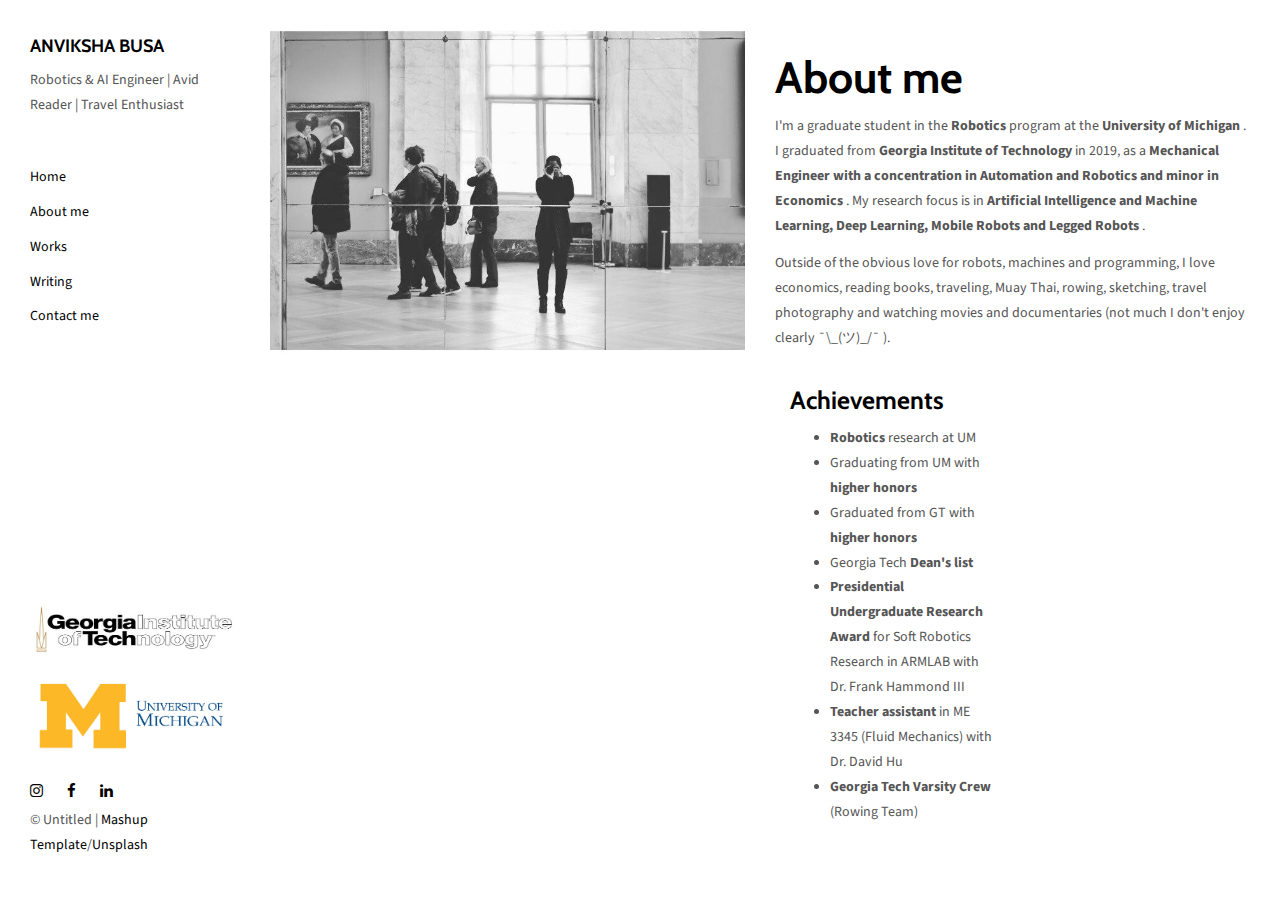
==== commit 0a9c0d09: "added gt um logos,formatting in works.Need to add tasks in robotics page" ====
--- a/files/about.html
+++ b/files/about.html
@@ -53,6 +53,8 @@
       </ul>
 
       <nav class="nav-footer">
+          <img class="img-thumbnail" alt="" src="./assets/images/gt2.jpg">
+          <img class="img-thumbnail" alt="" src="./assets/images/um2.jpg">
         <p class="nav-footer-social-buttons">
           <a class="fa-icon" href="https://www.instagram.com/anvibusa/" title="">
             <i class="fa fa-instagram"></i>
--- a/files/main.82cfd66e.css
+++ b/files/main.82cfd66e.css
@@ -5,7 +5,7 @@
  */
 /*! normalize.css v3.0.3 | MIT License | github.com/necolas/normalize.css */html{font-family:sans-serif;-ms-text-size-adjust:100%;-webkit-text-size-adjust:100%}body{margin:0}article,aside,details,figcaption,figure,footer,header,hgroup,main,menu,nav,section,summary{display:block}audio,canvas,progress,video{display:inline-block;vertical-align:baseline}audio:not([controls]){display:none;height:0}[hidden],template{display:none}a{background-color:transparent}a:active,a:hover{outline:0}abbr[title]{border-bottom:1px dotted}b,strong{font-weight:700}dfn{font-style:italic}h1{font-size:2em;margin:.67em 0}mark{background:#ff0;color:#000}small{font-size:80%}sub,sup{font-size:75%;line-height:0;position:relative;vertical-align:baseline}sup{top:-.5em}sub{bottom:-.25em}img{border:0}svg:not(:root){overflow:hidden}figure{margin:1em 40px}hr{box-sizing:content-box;height:0}pre{overflow:auto}code,kbd,pre,samp{font-family:monospace,monospace;font-size:1em}button,input,optgroup,select,textarea{color:inherit;font:inherit;margin:0}button{overflow:visible}button,select{text-transform:none}button,html input[type=button],input[type=reset],input[type=submit]{-webkit-appearance:button;cursor:pointer}button[disabled],html input[disabled]{cursor:default}button::-moz-focus-inner,input::-moz-focus-inner{border:0;padding:0}input{line-height:normal}input[type=checkbox],input[type=radio]{box-sizing:border-box;padding:0}input[type=number]::-webkit-inner-spin-button,input[type=number]::-webkit-outer-spin-button{height:auto}input[type=search]{-webkit-appearance:textfield;box-sizing:content-box}input[type=search]::-webkit-search-cancel-button,input[type=search]::-webkit-search-decoration{-webkit-appearance:none}fieldset{border:1px solid silver;margin:0 2px;padding:.35em .625em .75em}textarea{overflow:auto}optgroup{font-weight:700}table{border-collapse:collapse;border-spacing:0}td,th{padding:0}
 
-/*! Source: https://github.com/h5bp/html5-boilerplate/blob/master/src/css/main.css */@media print{*,:after,:before{background:transparent!important;color:#000!important;box-shadow:none!important;text-shadow:none!important}a,a:visited{text-decoration:underline}a[href]:after{content:" (" attr(href) ")"}abbr[title]:after{content:" (" attr(title) ")"}a[href^="#"]:after,a[href^="javascript:"]:after{content:""}blockquote,pre{border:1px solid #999;page-break-inside:avoid}thead{display:table-header-group}img,tr{page-break-inside:avoid}img{max-width:100%!important}h2,h3,p{orphans:3;widows:3}h2,h3{page-break-after:avoid}.navbar{display:none}.btn>.caret,.dropup>.btn>.caret{border-top-color:#000!important}.label{border:1px solid #000}.table{border-collapse:collapse!important}.table td,.table th{background-color:#fff!important}.table-bordered td,.table-bordered th{border:1px solid #ddd!important}}*,:after,:before{-webkit-box-sizing:border-box;-moz-box-sizing:border-box;box-sizing:border-box}html{font-size:10px;-webkit-tap-highlight-color:transparent}body{font-family:Source Sans Pro,Helvetica,Arial,sans-serif;font-size:14px;line-height:1.78;color:#555;background-color:#fff}button,input,select,textarea{font-family:inherit;font-size:inherit;line-height:inherit}a{color:#ff6360;text-decoration:none}a:focus,a:hover{color:#ff1814;text-decoration:underline}a:focus{outline:5px auto -webkit-focus-ring-color;outline-offset:-2px}figure{margin:0}img{vertical-align:middle}.img-responsive{display:block;max-width:100%;height:auto}.img-rounded{border-radius:2px}.img-thumbnail{padding:4px;line-height:1.78;background-color:#fff;border:1px solid #ddd;border-radius:2px;-webkit-transition:all .2s ease-in-out;-o-transition:all .2s ease-in-out;transition:all .2s ease-in-out;display:inline-block;max-width:100%;height:auto}.img-circle{border-radius:50%}hr{margin-top:24px;margin-bottom:24px;border:0;border-top:1px solid #eee}.sr-only{position:absolute;width:1px;height:1px;margin:-1px;padding:0;overflow:hidden;clip:rect(0,0,0,0);border:0}.sr-only-focusable:active,.sr-only-focusable:focus{position:static;width:auto;height:auto;margin:0;overflow:visible;clip:auto}[role=button]{cursor:pointer}.h1,.h2,.h3,.h4,.h5,.h6,h1,h2,h3,h4,h5,h6{font-family:Cabin,Helvetica,Arial,sans-serif;font-weight:700;line-height:1.1;color:#000}.h1 .small,.h1 small,.h2 .small,.h2 small,.h3 .small,.h3 small,.h4 .small,.h4 small,.h5 .small,.h5 small,.h6 .small,.h6 small,h1 .small,h1 small,h2 .small,h2 small,h3 .small,h3 small,h4 .small,h4 small,h5 .small,h5 small,h6 .small,h6 small{font-weight:400;line-height:1;color:#777}.h1,.h2,.h3,h1,h2,h3{margin-top:24px;margin-bottom:12px}.h1 .small,.h1 small,.h2 .small,.h2 small,.h3 .small,.h3 small,h1 .small,h1 small,h2 .small,h2 small,h3 .small,h3 small{font-size:65%}.h4,.h5,.h6,h4,h5,h6{margin-top:12px;margin-bottom:12px}.h4 .small,.h4 small,.h5 .small,.h5 small,.h6 .small,.h6 small,h4 .small,h4 small,h5 .small,h5 small,h6 .small,h6 small{font-size:75%}.h1,h1{font-size:44px}.h2,h2{font-size:33px}.h3,h3{font-size:25px}.h4,h4{font-size:19px}.h5,h5{font-size:14px}.h6,h6{font-size:12px}p{margin:0 0 12px}.lead{margin-bottom:24px;font-size:16px;font-weight:300;line-height:1.4}@media (min-width:768px){.lead{font-size:21px}}.small,small{font-size:85%}.mark,mark{background-color:#fcf8e3;padding:.2em}.text-left{text-align:left}.text-right{text-align:right}.text-center{text-align:center}.text-justify{text-align:justify}.text-nowrap{white-space:nowrap}.text-lowercase{text-transform:lowercase}.initialism,.text-uppercase{text-transform:uppercase}.text-capitalize{text-transform:capitalize}.text-muted{color:#777}.text-primary{color:#ff6360}a.text-primary:focus,a.text-primary:hover{color:#ff312d}.text-success{color:#fff}a.text-success:focus,a.text-success:hover{color:#e6e6e6}.text-info{color:#31708f}a.text-info:focus,a.text-info:hover{color:#245269}.text-warning{color:#8a6d3b}a.text-warning:focus,a.text-warning:hover{color:#66512c}.text-danger{color:#fff}a.text-danger:focus,a.text-danger:hover{color:#e6e6e6}.bg-primary{color:#fff;background-color:#ff6360}a.bg-primary:focus,a.bg-primary:hover{background-color:#ff312d}.bg-success{background-color:#57ce6e}a.bg-success:focus,a.bg-success:hover{background-color:#37bb50}.bg-info{background-color:#d9edf7}a.bg-info:focus,a.bg-info:hover{background-color:#afd9ee}.bg-warning{background-color:#fcf8e3}a.bg-warning:focus,a.bg-warning:hover{background-color:#f7ecb5}.bg-danger{background-color:#ee624b}a.bg-danger:focus,a.bg-danger:hover{background-color:#ea391c}.page-header{padding-bottom:11px;margin:48px 0 24px;border-bottom:1px solid #eee}ol,ul{margin-top:0;margin-bottom:12px}ol ol,ol ul,ul ol,ul ul{margin-bottom:0}.list-inline,.list-unstyled{padding-left:0;list-style:none}.list-inline{margin-left:-5px}.list-inline>li{display:inline-block;padding-left:5px;padding-right:5px}dl{margin-top:0;margin-bottom:24px}dd,dt{line-height:1.78}dt{font-weight:700}dd{margin-left:0}.dl-horizontal dd:after,.dl-horizontal dd:before{content:" ";display:table}.dl-horizontal dd:after{clear:both}@media (min-width:768px){.dl-horizontal dt{float:left;width:160px;clear:left;text-align:right;overflow:hidden;text-overflow:ellipsis;white-space:nowrap}.dl-horizontal dd{margin-left:180px}}abbr[data-original-title],abbr[title]{cursor:help;border-bottom:1px dotted #777}.initialism{font-size:90%}blockquote{padding:12px 24px;margin:0 0 24px;font-size:17.5px;border-left:5px solid #eee}blockquote ol:last-child,blockquote p:last-child,blockquote ul:last-child{margin-bottom:0}blockquote .small,blockquote footer,blockquote small{display:block;font-size:80%;line-height:1.78;color:#777}blockquote .small:before,blockquote footer:before,blockquote small:before{content:"\2014   \A0"}.blockquote-reverse,blockquote.pull-right{padding-right:15px;padding-left:0;border-right:5px solid #eee;border-left:0;text-align:right}.blockquote-reverse .small:before,.blockquote-reverse footer:before,.blockquote-reverse small:before,blockquote.pull-right .small:before,blockquote.pull-right footer:before,blockquote.pull-right small:before{content:""}.blockquote-reverse .small:after,.blockquote-reverse footer:after,.blockquote-reverse small:after,blockquote.pull-right .small:after,blockquote.pull-right footer:after,blockquote.pull-right small:after{content:"\A0   \2014"}address{margin-bottom:24px;font-style:normal;line-height:1.78}code,kbd,pre,samp{font-family:Menlo,Monaco,Consolas,Courier New,monospace}code{color:#c7254e;background-color:#f9f2f4}code,kbd{padding:2px 4px;font-size:90%;border-radius:2px}kbd{color:#fff;background-color:#333;box-shadow:inset 0 -1px 0 rgba(0,0,0,.25)}kbd kbd{padding:0;font-size:100%;font-weight:700;box-shadow:none}pre{display:block;padding:11.5px;margin:0 0 12px;font-size:13px;line-height:1.78;word-break:break-all;word-wrap:break-word;color:#333;background-color:#f5f5f5;border:1px solid #ccc;border-radius:2px}pre code{padding:0;font-size:inherit;color:inherit;white-space:pre-wrap;background-color:transparent;border-radius:0}.pre-scrollable{max-height:340px;overflow-y:scroll}.container{margin-right:auto;margin-left:auto;padding-left:15px;padding-right:15px}.container:after,.container:before{content:" ";display:table}.container:after{clear:both}@media (min-width:768px){.container{width:750px}}@media (min-width:992px){.container{width:970px}}@media (min-width:1200px){.container{width:1170px}}.container-fluid{margin-right:auto;margin-left:auto;padding-left:15px;padding-right:15px}.container-fluid:after,.container-fluid:before{content:" ";display:table}.container-fluid:after{clear:both}.row{margin-left:-15px;margin-right:-15px}.row:after,.row:before{content:" ";display:table}.row:after{clear:both}.col-lg-1,.col-lg-2,.col-lg-3,.col-lg-4,.col-lg-5,.col-lg-6,.col-lg-7,.col-lg-8,.col-lg-9,.col-lg-10,.col-lg-11,.col-lg-12,.col-md-1,.col-md-2,.col-md-3,.col-md-4,.col-md-5,.col-md-6,.col-md-7,.col-md-8,.col-md-9,.col-md-10,.col-md-11,.col-md-12,.col-sm-1,.col-sm-2,.col-sm-3,.col-sm-4,.col-sm-5,.col-sm-6,.col-sm-7,.col-sm-8,.col-sm-9,.col-sm-10,.col-sm-11,.col-sm-12,.col-xs-1,.col-xs-2,.col-xs-3,.col-xs-4,.col-xs-5,.col-xs-6,.col-xs-7,.col-xs-8,.col-xs-9,.col-xs-10,.col-xs-11,.col-xs-12{position:relative;min-height:1px;padding-left:15px;padding-right:15px}.col-xs-1,.col-xs-2,.col-xs-3,.col-xs-4,.col-xs-5,.col-xs-6,.col-xs-7,.col-xs-8,.col-xs-9,.col-xs-10,.col-xs-11,.col-xs-12{float:left}.col-xs-1{width:8.33333%}.col-xs-2{width:16.66667%}.col-xs-3{width:25%}.col-xs-4{width:33.33333%}.col-xs-5{width:41.66667%}.col-xs-6{width:50%}.col-xs-7{width:58.33333%}.col-xs-8{width:66.66667%}.col-xs-9{width:75%}.col-xs-10{width:83.33333%}.col-xs-11{width:91.66667%}.col-xs-12{width:100%}.col-xs-pull-0{right:auto}.col-xs-pull-1{right:8.33333%}.col-xs-pull-2{right:16.66667%}.col-xs-pull-3{right:25%}.col-xs-pull-4{right:33.33333%}.col-xs-pull-5{right:41.66667%}.col-xs-pull-6{right:50%}.col-xs-pull-7{right:58.33333%}.col-xs-pull-8{right:66.66667%}.col-xs-pull-9{right:75%}.col-xs-pull-10{right:83.33333%}.col-xs-pull-11{right:91.66667%}.col-xs-pull-12{right:100%}.col-xs-push-0{left:auto}.col-xs-push-1{left:8.33333%}.col-xs-push-2{left:16.66667%}.col-xs-push-3{left:25%}.col-xs-push-4{left:33.33333%}.col-xs-push-5{left:41.66667%}.col-xs-push-6{left:50%}.col-xs-push-7{left:58.33333%}.col-xs-push-8{left:66.66667%}.col-xs-push-9{left:75%}.col-xs-push-10{left:83.33333%}.col-xs-push-11{left:91.66667%}.col-xs-push-12{left:100%}.col-xs-offset-0{margin-left:0}.col-xs-offset-1{margin-left:8.33333%}.col-xs-offset-2{margin-left:16.66667%}.col-xs-offset-3{margin-left:25%}.col-xs-offset-4{margin-left:33.33333%}.col-xs-offset-5{margin-left:41.66667%}.col-xs-offset-6{margin-left:50%}.col-xs-offset-7{margin-left:58.33333%}.col-xs-offset-8{margin-left:66.66667%}.col-xs-offset-9{margin-left:75%}.col-xs-offset-10{margin-left:83.33333%}.col-xs-offset-11{margin-left:91.66667%}.col-xs-offset-12{margin-left:100%}@media (min-width:768px){.col-sm-1,.col-sm-2,.col-sm-3,.col-sm-4,.col-sm-5,.col-sm-6,.col-sm-7,.col-sm-8,.col-sm-9,.col-sm-10,.col-sm-11,.col-sm-12{float:left}.col-sm-1{width:8.33333%}.col-sm-2{width:16.66667%}.col-sm-3{width:25%}.col-sm-4{width:33.33333%}.col-sm-5{width:41.66667%}.col-sm-6{width:50%}.col-sm-7{width:58.33333%}.col-sm-8{width:66.66667%}.col-sm-9{width:75%}.col-sm-10{width:83.33333%}.col-sm-11{width:91.66667%}.col-sm-12{width:100%}.col-sm-pull-0{right:auto}.col-sm-pull-1{right:8.33333%}.col-sm-pull-2{right:16.66667%}.col-sm-pull-3{right:25%}.col-sm-pull-4{right:33.33333%}.col-sm-pull-5{right:41.66667%}.col-sm-pull-6{right:50%}.col-sm-pull-7{right:58.33333%}.col-sm-pull-8{right:66.66667%}.col-sm-pull-9{right:75%}.col-sm-pull-10{right:83.33333%}.col-sm-pull-11{right:91.66667%}.col-sm-pull-12{right:100%}.col-sm-push-0{left:auto}.col-sm-push-1{left:8.33333%}.col-sm-push-2{left:16.66667%}.col-sm-push-3{left:25%}.col-sm-push-4{left:33.33333%}.col-sm-push-5{left:41.66667%}.col-sm-push-6{left:50%}.col-sm-push-7{left:58.33333%}.col-sm-push-8{left:66.66667%}.col-sm-push-9{left:75%}.col-sm-push-10{left:83.33333%}.col-sm-push-11{left:91.66667%}.col-sm-push-12{left:100%}.col-sm-offset-0{margin-left:0}.col-sm-offset-1{margin-left:8.33333%}.col-sm-offset-2{margin-left:16.66667%}.col-sm-offset-3{margin-left:25%}.col-sm-offset-4{margin-left:33.33333%}.col-sm-offset-5{margin-left:41.66667%}.col-sm-offset-6{margin-left:50%}.col-sm-offset-7{margin-left:58.33333%}.col-sm-offset-8{margin-left:66.66667%}.col-sm-offset-9{margin-left:75%}.col-sm-offset-10{margin-left:83.33333%}.col-sm-offset-11{margin-left:91.66667%}.col-sm-offset-12{margin-left:100%}}@media (min-width:992px){.col-md-1,.col-md-2,.col-md-3,.col-md-4,.col-md-5,.col-md-6,.col-md-7,.col-md-8,.col-md-9,.col-md-10,.col-md-11,.col-md-12{float:left}.col-md-1{width:8.33333%}.col-md-2{width:16.66667%}.col-md-3{width:25%}.col-md-4{width:33.33333%}.col-md-5{width:41.66667%}.col-md-6{width:50%}.col-md-7{width:58.33333%}.col-md-8{width:66.66667%}.col-md-9{width:75%}.col-md-10{width:83.33333%}.col-md-11{width:91.66667%}.col-md-12{width:100%}.col-md-pull-0{right:auto}.col-md-pull-1{right:8.33333%}.col-md-pull-2{right:16.66667%}.col-md-pull-3{right:25%}.col-md-pull-4{right:33.33333%}.col-md-pull-5{right:41.66667%}.col-md-pull-6{right:50%}.col-md-pull-7{right:58.33333%}.col-md-pull-8{right:66.66667%}.col-md-pull-9{right:75%}.col-md-pull-10{right:83.33333%}.col-md-pull-11{right:91.66667%}.col-md-pull-12{right:100%}.col-md-push-0{left:auto}.col-md-push-1{left:8.33333%}.col-md-push-2{left:16.66667%}.col-md-push-3{left:25%}.col-md-push-4{left:33.33333%}.col-md-push-5{left:41.66667%}.col-md-push-6{left:50%}.col-md-push-7{left:58.33333%}.col-md-push-8{left:66.66667%}.col-md-push-9{left:75%}.col-md-push-10{left:83.33333%}.col-md-push-11{left:91.66667%}.col-md-push-12{left:100%}.col-md-offset-0{margin-left:0}.col-md-offset-1{margin-left:8.33333%}.col-md-offset-2{margin-left:16.66667%}.col-md-offset-3{margin-left:25%}.col-md-offset-4{margin-left:33.33333%}.col-md-offset-5{margin-left:41.66667%}.col-md-offset-6{margin-left:50%}.col-md-offset-7{margin-left:58.33333%}.col-md-offset-8{margin-left:66.66667%}.col-md-offset-9{margin-left:75%}.col-md-offset-10{margin-left:83.33333%}.col-md-offset-11{margin-left:91.66667%}.col-md-offset-12{margin-left:100%}}@media (min-width:1200px){.col-lg-1,.col-lg-2,.col-lg-3,.col-lg-4,.col-lg-5,.col-lg-6,.col-lg-7,.col-lg-8,.col-lg-9,.col-lg-10,.col-lg-11,.col-lg-12{float:left}.col-lg-1{width:8.33333%}.col-lg-2{width:16.66667%}.col-lg-3{width:25%}.col-lg-4{width:33.33333%}.col-lg-5{width:41.66667%}.col-lg-6{width:50%}.col-lg-7{width:58.33333%}.col-lg-8{width:66.66667%}.col-lg-9{width:75%}.col-lg-10{width:83.33333%}.col-lg-11{width:91.66667%}.col-lg-12{width:100%}.col-lg-pull-0{right:auto}.col-lg-pull-1{right:8.33333%}.col-lg-pull-2{right:16.66667%}.col-lg-pull-3{right:25%}.col-lg-pull-4{right:33.33333%}.col-lg-pull-5{right:41.66667%}.col-lg-pull-6{right:50%}.col-lg-pull-7{right:58.33333%}.col-lg-pull-8{right:66.66667%}.col-lg-pull-9{right:75%}.col-lg-pull-10{right:83.33333%}.col-lg-pull-11{right:91.66667%}.col-lg-pull-12{right:100%}.col-lg-push-0{left:auto}.col-lg-push-1{left:8.33333%}.col-lg-push-2{left:16.66667%}.col-lg-push-3{left:25%}.col-lg-push-4{left:33.33333%}.col-lg-push-5{left:41.66667%}.col-lg-push-6{left:50%}.col-lg-push-7{left:58.33333%}.col-lg-push-8{left:66.66667%}.col-lg-push-9{left:75%}.col-lg-push-10{left:83.33333%}.col-lg-push-11{left:91.66667%}.col-lg-push-12{left:100%}.col-lg-offset-0{margin-left:0}.col-lg-offset-1{margin-left:8.33333%}.col-lg-offset-2{margin-left:16.66667%}.col-lg-offset-3{margin-left:25%}.col-lg-offset-4{margin-left:33.33333%}.col-lg-offset-5{margin-left:41.66667%}.col-lg-offset-6{margin-left:50%}.col-lg-offset-7{margin-left:58.33333%}.col-lg-offset-8{margin-left:66.66667%}.col-lg-offset-9{margin-left:75%}.col-lg-offset-10{margin-left:83.33333%}.col-lg-offset-11{margin-left:91.66667%}.col-lg-offset-12{margin-left:100%}}table{background-color:transparent}caption{padding-top:8px;padding-bottom:8px;color:#777}caption,th{text-align:left}.table{width:100%;max-width:100%;margin-bottom:24px}.table>tbody>tr>td,.table>tbody>tr>th,.table>tfoot>tr>td,.table>tfoot>tr>th,.table>thead>tr>td,.table>thead>tr>th{padding:8px;line-height:1.78;vertical-align:top;border-top:1px solid #ddd}.table>thead>tr>th{vertical-align:bottom;border-bottom:2px solid #ddd}.table>caption+thead>tr:first-child>td,.table>caption+thead>tr:first-child>th,.table>colgroup+thead>tr:first-child>td,.table>colgroup+thead>tr:first-child>th,.table>thead:first-child>tr:first-child>td,.table>thead:first-child>tr:first-child>th{border-top:0}.table>tbody+tbody{border-top:2px solid #ddd}.table .table{background-color:#fff}.table-condensed>tbody>tr>td,.table-condensed>tbody>tr>th,.table-condensed>tfoot>tr>td,.table-condensed>tfoot>tr>th,.table-condensed>thead>tr>td,.table-condensed>thead>tr>th{padding:5px}.table-bordered,.table-bordered>tbody>tr>td,.table-bordered>tbody>tr>th,.table-bordered>tfoot>tr>td,.table-bordered>tfoot>tr>th,.table-bordered>thead>tr>td,.table-bordered>thead>tr>th{border:1px solid #ddd}.table-bordered>thead>tr>td,.table-bordered>thead>tr>th{border-bottom-width:2px}.table-striped>tbody>tr:nth-of-type(odd){background-color:#f9f9f9}.table-hover>tbody>tr:hover{background-color:#f5f5f5}table col[class*=col-]{position:static;float:none;display:table-column}table td[class*=col-],table th[class*=col-]{position:static;float:none;display:table-cell}.table>tbody>tr.active>td,.table>tbody>tr.active>th,.table>tbody>tr>td.active,.table>tbody>tr>th.active,.table>tfoot>tr.active>td,.table>tfoot>tr.active>th,.table>tfoot>tr>td.active,.table>tfoot>tr>th.active,.table>thead>tr.active>td,.table>thead>tr.active>th,.table>thead>tr>td.active,.table>thead>tr>th.active{background-color:#f5f5f5}.table-hover>tbody>tr.active:hover>td,.table-hover>tbody>tr.active:hover>th,.table-hover>tbody>tr:hover>.active,.table-hover>tbody>tr>td.active:hover,.table-hover>tbody>tr>th.active:hover{background-color:#e8e8e8}.table>tbody>tr.success>td,.table>tbody>tr.success>th,.table>tbody>tr>td.success,.table>tbody>tr>th.success,.table>tfoot>tr.success>td,.table>tfoot>tr.success>th,.table>tfoot>tr>td.success,.table>tfoot>tr>th.success,.table>thead>tr.success>td,.table>thead>tr.success>th,.table>thead>tr>td.success,.table>thead>tr>th.success{background-color:#57ce6e}.table-hover>tbody>tr.success:hover>td,.table-hover>tbody>tr.success:hover>th,.table-hover>tbody>tr:hover>.success,.table-hover>tbody>tr>td.success:hover,.table-hover>tbody>tr>th.success:hover{background-color:#43c85d}.table>tbody>tr.info>td,.table>tbody>tr.info>th,.table>tbody>tr>td.info,.table>tbody>tr>th.info,.table>tfoot>tr.info>td,.table>tfoot>tr.info>th,.table>tfoot>tr>td.info,.table>tfoot>tr>th.info,.table>thead>tr.info>td,.table>thead>tr.info>th,.table>thead>tr>td.info,.table>thead>tr>th.info{background-color:#d9edf7}.table-hover>tbody>tr.info:hover>td,.table-hover>tbody>tr.info:hover>th,.table-hover>tbody>tr:hover>.info,.table-hover>tbody>tr>td.info:hover,.table-hover>tbody>tr>th.info:hover{background-color:#c4e3f3}.table>tbody>tr.warning>td,.table>tbody>tr.warning>th,.table>tbody>tr>td.warning,.table>tbody>tr>th.warning,.table>tfoot>tr.warning>td,.table>tfoot>tr.warning>th,.table>tfoot>tr>td.warning,.table>tfoot>tr>th.warning,.table>thead>tr.warning>td,.table>thead>tr.warning>th,.table>thead>tr>td.warning,.table>thead>tr>th.warning{background-color:#fcf8e3}.table-hover>tbody>tr.warning:hover>td,.table-hover>tbody>tr.warning:hover>th,.table-hover>tbody>tr:hover>.warning,.table-hover>tbody>tr>td.warning:hover,.table-hover>tbody>tr>th.warning:hover{background-color:#faf2cc}.table>tbody>tr.danger>td,.table>tbody>tr.danger>th,.table>tbody>tr>td.danger,.table>tbody>tr>th.danger,.table>tfoot>tr.danger>td,.table>tfoot>tr.danger>th,.table>tfoot>tr>td.danger,.table>tfoot>tr>th.danger,.table>thead>tr.danger>td,.table>thead>tr.danger>th,.table>thead>tr>td.danger,.table>thead>tr>th.danger{background-color:#ee624b}.table-hover>tbody>tr.danger:hover>td,.table-hover>tbody>tr.danger:hover>th,.table-hover>tbody>tr:hover>.danger,.table-hover>tbody>tr>td.danger:hover,.table-hover>tbody>tr>th.danger:hover{background-color:#ec4e34}.table-responsive{overflow-x:auto;min-height:.01%}@media screen and (max-width:767px){.table-responsive{width:100%;margin-bottom:18px;overflow-y:hidden;-ms-overflow-style:-ms-autohiding-scrollbar;border:1px solid #ddd}.table-responsive>.table{margin-bottom:0}.table-responsive>.table>tbody>tr>td,.table-responsive>.table>tbody>tr>th,.table-responsive>.table>tfoot>tr>td,.table-responsive>.table>tfoot>tr>th,.table-responsive>.table>thead>tr>td,.table-responsive>.table>thead>tr>th{white-space:nowrap}.table-responsive>.table-bordered{border:0}.table-responsive>.table-bordered>tbody>tr>td:first-child,.table-responsive>.table-bordered>tbody>tr>th:first-child,.table-responsive>.table-bordered>tfoot>tr>td:first-child,.table-responsive>.table-bordered>tfoot>tr>th:first-child,.table-responsive>.table-bordered>thead>tr>td:first-child,.table-responsive>.table-bordered>thead>tr>th:first-child{border-left:0}.table-responsive>.table-bordered>tbody>tr>td:last-child,.table-responsive>.table-bordered>tbody>tr>th:last-child,.table-responsive>.table-bordered>tfoot>tr>td:last-child,.table-responsive>.table-bordered>tfoot>tr>th:last-child,.table-responsive>.table-bordered>thead>tr>td:last-child,.table-responsive>.table-bordered>thead>tr>th:last-child{border-right:0}.table-responsive>.table-bordered>tbody>tr:last-child>td,.table-responsive>.table-bordered>tbody>tr:last-child>th,.table-responsive>.table-bordered>tfoot>tr:last-child>td,.table-responsive>.table-bordered>tfoot>tr:last-child>th{border-bottom:0}}fieldset{margin:0;min-width:0}fieldset,legend{padding:0;border:0}legend{display:block;width:100%;margin-bottom:24px;font-size:21px;line-height:inherit;color:#333;border-bottom:1px solid #e5e5e5}label{display:inline-block;max-width:100%;margin-bottom:5px;font-weight:700}input[type=search]{-webkit-box-sizing:border-box;-moz-box-sizing:border-box;box-sizing:border-box}input[type=checkbox],input[type=radio]{margin:4px 0 0;margin-top:1px\9;line-height:normal}input[type=file]{display:block}input[type=range]{display:block;width:100%}select[multiple],select[size]{height:auto}input[type=checkbox]:focus,input[type=file]:focus,input[type=radio]:focus{outline:5px auto -webkit-focus-ring-color;outline-offset:-2px}output{padding-top:9px}.form-control,output{display:block;font-size:14px;line-height:1.78;color:#555}.form-control{width:100%;height:40px;padding:8px 20px;background-color:#fff;background-image:none;border:1px solid #000;border-radius:2px;-webkit-box-shadow:inset 0 1px 1px rgba(0,0,0,.075);box-shadow:inset 0 1px 1px rgba(0,0,0,.075);-webkit-transition:border-color .15s ease-in-out,box-shadow .15s ease-in-out;-o-transition:border-color ease-in-out .15s,box-shadow ease-in-out .15s;transition:border-color .15s ease-in-out,box-shadow .15s ease-in-out}.form-control:focus{border-color:#66afe9;-webkit-box-shadow:inset 0 1px 1px rgba(0,0,0,.075),0 0 8px rgba(102,175,233,.6);box-shadow:inset 0 1px 1px rgba(0,0,0,.075),0 0 8px rgba(102,175,233,.6)}.form-control::-moz-placeholder{color:#999;opacity:1}.form-control:-ms-input-placeholder{color:#999}.form-control::-webkit-input-placeholder{color:#999}.form-control::-ms-expand{border:0;background-color:transparent}.form-control[disabled],.form-control[readonly],fieldset[disabled] .form-control{background-color:#eee;opacity:1}.form-control[disabled],fieldset[disabled] .form-control{cursor:not-allowed}textarea.form-control{height:auto}input[type=search]{-webkit-appearance:none}@media screen and (-webkit-min-device-pixel-ratio:0){input[type=date].form-control,input[type=datetime-local].form-control,input[type=month].form-control,input[type=time].form-control{line-height:40px}.input-group-sm>.input-group-btn>input[type=date].btn,.input-group-sm>.input-group-btn>input[type=datetime-local].btn,.input-group-sm>.input-group-btn>input[type=month].btn,.input-group-sm>.input-group-btn>input[type=time].btn,.input-group-sm>input[type=date].form-control,.input-group-sm>input[type=date].input-group-addon,.input-group-sm>input[type=datetime-local].form-control,.input-group-sm>input[type=datetime-local].input-group-addon,.input-group-sm>input[type=month].form-control,.input-group-sm>input[type=month].input-group-addon,.input-group-sm>input[type=time].form-control,.input-group-sm>input[type=time].input-group-addon,.input-group-sm input[type=date],.input-group-sm input[type=datetime-local],.input-group-sm input[type=month],.input-group-sm input[type=time],input[type=date].input-sm,input[type=datetime-local].input-sm,input[type=month].input-sm,input[type=time].input-sm{line-height:30px}.input-group-lg>.input-group-btn>input[type=date].btn,.input-group-lg>.input-group-btn>input[type=datetime-local].btn,.input-group-lg>.input-group-btn>input[type=month].btn,.input-group-lg>.input-group-btn>input[type=time].btn,.input-group-lg>input[type=date].form-control,.input-group-lg>input[type=date].input-group-addon,.input-group-lg>input[type=datetime-local].form-control,.input-group-lg>input[type=datetime-local].input-group-addon,.input-group-lg>input[type=month].form-control,.input-group-lg>input[type=month].input-group-addon,.input-group-lg>input[type=time].form-control,.input-group-lg>input[type=time].input-group-addon,.input-group-lg input[type=date],.input-group-lg input[type=datetime-local],.input-group-lg input[type=month],.input-group-lg input[type=time],input[type=date].input-lg,input[type=datetime-local].input-lg,input[type=month].input-lg,input[type=time].input-lg{line-height:46px}}.form-group{margin-bottom:15px}.checkbox,.radio{position:relative;display:block;margin-top:10px;margin-bottom:10px}.checkbox label,.radio label{min-height:24px;padding-left:20px;margin-bottom:0;font-weight:400;cursor:pointer}.checkbox-inline input[type=checkbox],.checkbox input[type=checkbox],.radio-inline input[type=radio],.radio input[type=radio]{position:absolute;margin-left:-20px;margin-top:4px\9}.checkbox+.checkbox,.radio+.radio{margin-top:-5px}.checkbox-inline,.radio-inline{position:relative;display:inline-block;padding-left:20px;margin-bottom:0;vertical-align:middle;font-weight:400;cursor:pointer}.checkbox-inline+.checkbox-inline,.radio-inline+.radio-inline{margin-top:0;margin-left:10px}.checkbox-inline.disabled,.checkbox.disabled label,.radio-inline.disabled,.radio.disabled label,fieldset[disabled] .checkbox-inline,fieldset[disabled] .checkbox label,fieldset[disabled] .radio-inline,fieldset[disabled] .radio label,fieldset[disabled] input[type=checkbox],fieldset[disabled] input[type=radio],input[type=checkbox].disabled,input[type=checkbox][disabled],input[type=radio].disabled,input[type=radio][disabled]{cursor:not-allowed}.form-control-static{padding-top:9px;padding-bottom:9px;margin-bottom:0;min-height:38px}.form-control-static.input-lg,.form-control-static.input-sm,.input-group-lg>.form-control-static.form-control,.input-group-lg>.form-control-static.input-group-addon,.input-group-lg>.input-group-btn>.form-control-static.btn,.input-group-sm>.form-control-static.form-control,.input-group-sm>.form-control-static.input-group-addon,.input-group-sm>.input-group-btn>.form-control-static.btn{padding-left:0;padding-right:0}.input-group-sm>.form-control,.input-group-sm>.input-group-addon,.input-group-sm>.input-group-btn>.btn,.input-sm{height:30px;padding:5px 14px;font-size:12px;line-height:1.5;border-radius:2px}.input-group-sm>.input-group-btn>select.btn,.input-group-sm>select.form-control,.input-group-sm>select.input-group-addon,select.input-sm{height:30px;line-height:30px}.input-group-sm>.input-group-btn>select[multiple].btn,.input-group-sm>.input-group-btn>textarea.btn,.input-group-sm>select[multiple].form-control,.input-group-sm>select[multiple].input-group-addon,.input-group-sm>textarea.form-control,.input-group-sm>textarea.input-group-addon,select[multiple].input-sm,textarea.input-sm{height:auto}.form-group-sm .form-control{height:30px;padding:5px 14px;font-size:12px;line-height:1.5;border-radius:2px}.form-group-sm select.form-control{height:30px;line-height:30px}.form-group-sm select[multiple].form-control,.form-group-sm textarea.form-control{height:auto}.form-group-sm .form-control-static{height:30px;min-height:36px;padding:6px 14px;font-size:12px;line-height:1.5}.input-group-lg>.form-control,.input-group-lg>.input-group-addon,.input-group-lg>.input-group-btn>.btn,.input-lg{height:46px;padding:10px 24px;font-size:18px;line-height:1.33333;border-radius:2px}.input-group-lg>.input-group-btn>select.btn,.input-group-lg>select.form-control,.input-group-lg>select.input-group-addon,select.input-lg{height:46px;line-height:46px}.input-group-lg>.input-group-btn>select[multiple].btn,.input-group-lg>.input-group-btn>textarea.btn,.input-group-lg>select[multiple].form-control,.input-group-lg>select[multiple].input-group-addon,.input-group-lg>textarea.form-control,.input-group-lg>textarea.input-group-addon,select[multiple].input-lg,textarea.input-lg{height:auto}.form-group-lg .form-control{height:46px;padding:10px 24px;font-size:18px;line-height:1.33333;border-radius:2px}.form-group-lg select.form-control{height:46px;line-height:46px}.form-group-lg select[multiple].form-control,.form-group-lg textarea.form-control{height:auto}.form-group-lg .form-control-static{height:46px;min-height:42px;padding:11px 24px;font-size:18px;line-height:1.33333}.has-feedback{position:relative}.has-feedback .form-control{padding-right:50px}.form-control-feedback{position:absolute;top:0;right:0;z-index:2;display:block;width:40px;height:40px;line-height:40px;text-align:center;pointer-events:none}.form-group-lg .form-control+.form-control-feedback,.input-group-lg+.form-control-feedback,.input-group-lg>.form-control+.form-control-feedback,.input-group-lg>.input-group-addon+.form-control-feedback,.input-group-lg>.input-group-btn>.btn+.form-control-feedback,.input-lg+.form-control-feedback{width:46px;height:46px;line-height:46px}.form-group-sm .form-control+.form-control-feedback,.input-group-sm+.form-control-feedback,.input-group-sm>.form-control+.form-control-feedback,.input-group-sm>.input-group-addon+.form-control-feedback,.input-group-sm>.input-group-btn>.btn+.form-control-feedback,.input-sm+.form-control-feedback{width:30px;height:30px;line-height:30px}.has-success .checkbox,.has-success .checkbox-inline,.has-success.checkbox-inline label,.has-success.checkbox label,.has-success .control-label,.has-success .help-block,.has-success .radio,.has-success .radio-inline,.has-success.radio-inline label,.has-success.radio label{color:#fff}.has-success .form-control{border-color:#fff;-webkit-box-shadow:inset 0 1px 1px rgba(0,0,0,.075);box-shadow:inset 0 1px 1px rgba(0,0,0,.075)}.has-success .form-control:focus{border-color:#e6e6e6;-webkit-box-shadow:inset 0 1px 1px rgba(0,0,0,.075),0 0 6px #fff;box-shadow:inset 0 1px 1px rgba(0,0,0,.075),0 0 6px #fff}.has-success .input-group-addon{color:#fff;border-color:#fff;background-color:#57ce6e}.has-success .form-control-feedback{color:#fff}.has-warning .checkbox,.has-warning .checkbox-inline,.has-warning.checkbox-inline label,.has-warning.checkbox label,.has-warning .control-label,.has-warning .help-block,.has-warning .radio,.has-warning .radio-inline,.has-warning.radio-inline label,.has-warning.radio label{color:#8a6d3b}.has-warning .form-control{border-color:#8a6d3b;-webkit-box-shadow:inset 0 1px 1px rgba(0,0,0,.075);box-shadow:inset 0 1px 1px rgba(0,0,0,.075)}.has-warning .form-control:focus{border-color:#66512c;-webkit-box-shadow:inset 0 1px 1px rgba(0,0,0,.075),0 0 6px #c0a16b;box-shadow:inset 0 1px 1px rgba(0,0,0,.075),0 0 6px #c0a16b}.has-warning .input-group-addon{color:#8a6d3b;border-color:#8a6d3b;background-color:#fcf8e3}.has-warning .form-control-feedback{color:#8a6d3b}.has-error .checkbox,.has-error .checkbox-inline,.has-error.checkbox-inline label,.has-error.checkbox label,.has-error .control-label,.has-error .help-block,.has-error .radio,.has-error .radio-inline,.has-error.radio-inline label,.has-error.radio label{color:#fff}.has-error .form-control{border-color:#fff;-webkit-box-shadow:inset 0 1px 1px rgba(0,0,0,.075);box-shadow:inset 0 1px 1px rgba(0,0,0,.075)}.has-error .form-control:focus{border-color:#e6e6e6;-webkit-box-shadow:inset 0 1px 1px rgba(0,0,0,.075),0 0 6px #fff;box-shadow:inset 0 1px 1px rgba(0,0,0,.075),0 0 6px #fff}.has-error .input-group-addon{color:#fff;border-color:#fff;background-color:#ee624b}.has-error .form-control-feedback{color:#fff}.has-feedback label~.form-control-feedback{top:29px}.has-feedback label.sr-only~.form-control-feedback{top:0}.help-block{display:block;margin-top:5px;margin-bottom:10px;color:#959595}@media (min-width:768px){.form-inline .form-group{display:inline-block;margin-bottom:0;vertical-align:middle}.form-inline .form-control{display:inline-block;width:auto;vertical-align:middle}.form-inline .form-control-static{display:inline-block}.form-inline .input-group{display:inline-table;vertical-align:middle}.form-inline .input-group .form-control,.form-inline .input-group .input-group-addon,.form-inline .input-group .input-group-btn{width:auto}.form-inline .input-group>.form-control{width:100%}.form-inline .control-label{margin-bottom:0;vertical-align:middle}.form-inline .checkbox,.form-inline .radio{display:inline-block;margin-top:0;margin-bottom:0;vertical-align:middle}.form-inline .checkbox label,.form-inline .radio label{padding-left:0}.form-inline .checkbox input[type=checkbox],.form-inline .radio input[type=radio]{position:relative;margin-left:0}.form-inline .has-feedback .form-control-feedback{top:0}}.form-horizontal .checkbox,.form-horizontal .checkbox-inline,.form-horizontal .radio,.form-horizontal .radio-inline{margin-top:0;margin-bottom:0;padding-top:9px}.form-horizontal .checkbox,.form-horizontal .radio{min-height:33px}.form-horizontal .form-group{margin-left:-15px;margin-right:-15px}.form-horizontal .form-group:after,.form-horizontal .form-group:before{content:" ";display:table}.form-horizontal .form-group:after{clear:both}@media (min-width:768px){.form-horizontal .control-label{text-align:right;margin-bottom:0;padding-top:9px}}.form-horizontal .has-feedback .form-control-feedback{right:15px}@media (min-width:768px){.form-horizontal .form-group-lg .control-label{padding-top:11px;font-size:18px}}@media (min-width:768px){.form-horizontal .form-group-sm .control-label{padding-top:6px;font-size:12px}}.btn{display:inline-block;margin-bottom:0;font-weight:400;text-align:center;vertical-align:middle;touch-action:manipulation;cursor:pointer;background-image:none;border:1px solid transparent;white-space:nowrap;padding:8px 20px;font-size:14px;line-height:1.78;border-radius:50px;-webkit-user-select:none;-moz-user-select:none;-ms-user-select:none;user-select:none}.btn.active.focus,.btn.active:focus,.btn.focus,.btn:active.focus,.btn:active:focus,.btn:focus{outline:5px auto -webkit-focus-ring-color;outline-offset:-2px}.btn.focus,.btn:focus,.btn:hover{color:#333;text-decoration:none}.btn.active,.btn:active{outline:0;background-image:none;-webkit-box-shadow:inset 0 3px 5px rgba(0,0,0,.125);box-shadow:inset 0 3px 5px rgba(0,0,0,.125)}.btn.disabled,.btn[disabled],fieldset[disabled] .btn{cursor:not-allowed;opacity:.65;filter:alpha(opacity=65);-webkit-box-shadow:none;box-shadow:none}a.btn.disabled,fieldset[disabled] a.btn{pointer-events:none}.btn-default{color:#333;background-color:#fff;border-color:#333}.btn-default.focus,.btn-default:focus{color:#333;background-color:#e6e6e6;border-color:#000}.btn-default.active,.btn-default:active,.btn-default:hover,.open>.btn-default.dropdown-toggle{color:#333;background-color:#e6e6e6;border-color:#141414}.btn-default.active.focus,.btn-default.active:focus,.btn-default.active:hover,.btn-default:active.focus,.btn-default:active:focus,.btn-default:active:hover,.open>.btn-default.dropdown-toggle.focus,.open>.btn-default.dropdown-toggle:focus,.open>.btn-default.dropdown-toggle:hover{color:#333;background-color:#d4d4d4;border-color:#000}.btn-default.active,.btn-default:active,.open>.btn-default.dropdown-toggle{background-image:none}.btn-default.disabled.focus,.btn-default.disabled:focus,.btn-default.disabled:hover,.btn-default[disabled].focus,.btn-default[disabled]:focus,.btn-default[disabled]:hover,fieldset[disabled] .btn-default.focus,fieldset[disabled] .btn-default:focus,fieldset[disabled] .btn-default:hover{background-color:#fff;border-color:#333}.btn-default .badge{color:#fff;background-color:#333}.btn-primary{color:#fff;background-color:#ff6360;border-color:#ff6360}.btn-primary.focus,.btn-primary:focus{color:#fff;background-color:#ff312d;border-color:#e00400}.btn-primary.active,.btn-primary:active,.btn-primary:hover,.open>.btn-primary.dropdown-toggle{color:#fff;background-color:#ff312d;border-color:#ff2723}.btn-primary.active.focus,.btn-primary.active:focus,.btn-primary.active:hover,.btn-primary:active.focus,.btn-primary:active:focus,.btn-primary:active:hover,.open>.btn-primary.dropdown-toggle.focus,.open>.btn-primary.dropdown-toggle:focus,.open>.btn-primary.dropdown-toggle:hover{color:#fff;background-color:#ff0e09;border-color:#e00400}.btn-primary.active,.btn-primary:active,.open>.btn-primary.dropdown-toggle{background-image:none}.btn-primary.disabled.focus,.btn-primary.disabled:focus,.btn-primary.disabled:hover,.btn-primary[disabled].focus,.btn-primary[disabled]:focus,.btn-primary[disabled]:hover,fieldset[disabled] .btn-primary.focus,fieldset[disabled] .btn-primary:focus,fieldset[disabled] .btn-primary:hover{background-color:#ff6360;border-color:#ff6360}.btn-primary .badge{color:#ff6360;background-color:#fff}.btn-success{color:#fff;background-color:#5cb85c;border-color:#5cb85c}.btn-success.focus,.btn-success:focus{color:#fff;background-color:#449d44;border-color:#2d672d}.btn-success.active,.btn-success:active,.btn-success:hover,.open>.btn-success.dropdown-toggle{color:#fff;background-color:#449d44;border-color:#419641}.btn-success.active.focus,.btn-success.active:focus,.btn-success.active:hover,.btn-success:active.focus,.btn-success:active:focus,.btn-success:active:hover,.open>.btn-success.dropdown-toggle.focus,.open>.btn-success.dropdown-toggle:focus,.open>.btn-success.dropdown-toggle:hover{color:#fff;background-color:#398439;border-color:#2d672d}.btn-success.active,.btn-success:active,.open>.btn-success.dropdown-toggle{background-image:none}.btn-success.disabled.focus,.btn-success.disabled:focus,.btn-success.disabled:hover,.btn-success[disabled].focus,.btn-success[disabled]:focus,.btn-success[disabled]:hover,fieldset[disabled] .btn-success.focus,fieldset[disabled] .btn-success:focus,fieldset[disabled] .btn-success:hover{background-color:#5cb85c;border-color:#5cb85c}.btn-success .badge{color:#5cb85c;background-color:#fff}.btn-info{color:#fff;background-color:#f8bb56;border-color:#f8bb56}.btn-info.focus,.btn-info:focus{color:#fff;background-color:#f6a725;border-color:#c67f08}.btn-info.active,.btn-info:active,.btn-info:hover,.open>.btn-info.dropdown-toggle{color:#fff;background-color:#f6a725;border-color:#f6a31b}.btn-info.active.focus,.btn-info.active:focus,.btn-info.active:hover,.btn-info:active.focus,.btn-info:active:focus,.btn-info:active:hover,.open>.btn-info.dropdown-toggle.focus,.open>.btn-info.dropdown-toggle:focus,.open>.btn-info.dropdown-toggle:hover{color:#fff;background-color:#ed980a;border-color:#c67f08}.btn-info.active,.btn-info:active,.open>.btn-info.dropdown-toggle{background-image:none}.btn-info.disabled.focus,.btn-info.disabled:focus,.btn-info.disabled:hover,.btn-info[disabled].focus,.btn-info[disabled]:focus,.btn-info[disabled]:hover,fieldset[disabled] .btn-info.focus,fieldset[disabled] .btn-info:focus,fieldset[disabled] .btn-info:hover{background-color:#f8bb56;border-color:#f8bb56}.btn-info .badge{color:#f8bb56;background-color:#fff}.btn-warning{color:#fff;background-color:#f0ad4e;border-color:#f0ad4e}.btn-warning.focus,.btn-warning:focus{color:#fff;background-color:#ec971f;border-color:#b06d0f}.btn-warning.active,.btn-warning:active,.btn-warning:hover,.open>.btn-warning.dropdown-toggle{color:#fff;background-color:#ec971f;border-color:#eb9316}.btn-warning.active.focus,.btn-warning.active:focus,.btn-warning.active:hover,.btn-warning:active.focus,.btn-warning:active:focus,.btn-warning:active:hover,.open>.btn-warning.dropdown-toggle.focus,.open>.btn-warning.dropdown-toggle:focus,.open>.btn-warning.dropdown-toggle:hover{color:#fff;background-color:#d58512;border-color:#b06d0f}.btn-warning.active,.btn-warning:active,.open>.btn-warning.dropdown-toggle{background-image:none}.btn-warning.disabled.focus,.btn-warning.disabled:focus,.btn-warning.disabled:hover,.btn-warning[disabled].focus,.btn-warning[disabled]:focus,.btn-warning[disabled]:hover,fieldset[disabled] .btn-warning.focus,fieldset[disabled] .btn-warning:focus,fieldset[disabled] .btn-warning:hover{background-color:#f0ad4e;border-color:#f0ad4e}.btn-warning .badge{color:#f0ad4e;background-color:#fff}.btn-danger{color:#fff;background-color:#d9534f;border-color:#d9534f}.btn-danger.focus,.btn-danger:focus{color:#fff;background-color:#c9302c;border-color:#8b211e}.btn-danger.active,.btn-danger:active,.btn-danger:hover,.open>.btn-danger.dropdown-toggle{color:#fff;background-color:#c9302c;border-color:#c12e2a}.btn-danger.active.focus,.btn-danger.active:focus,.btn-danger.active:hover,.btn-danger:active.focus,.btn-danger:active:focus,.btn-danger:active:hover,.open>.btn-danger.dropdown-toggle.focus,.open>.btn-danger.dropdown-toggle:focus,.open>.btn-danger.dropdown-toggle:hover{color:#fff;background-color:#ac2925;border-color:#8b211e}.btn-danger.active,.btn-danger:active,.open>.btn-danger.dropdown-toggle{background-image:none}.btn-danger.disabled.focus,.btn-danger.disabled:focus,.btn-danger.disabled:hover,.btn-danger[disabled].focus,.btn-danger[disabled]:focus,.btn-danger[disabled]:hover,fieldset[disabled] .btn-danger.focus,fieldset[disabled] .btn-danger:focus,fieldset[disabled] .btn-danger:hover{background-color:#d9534f;border-color:#d9534f}.btn-danger .badge{color:#d9534f;background-color:#fff}.btn-link{color:#ff6360;font-weight:400;border-radius:0}.btn-link,.btn-link.active,.btn-link:active,.btn-link[disabled],fieldset[disabled] .btn-link{background-color:transparent;-webkit-box-shadow:none;box-shadow:none}.btn-link,.btn-link:active,.btn-link:focus,.btn-link:hover{border-color:transparent}.btn-link:focus,.btn-link:hover{color:#ff1814;text-decoration:underline;background-color:transparent}.btn-link[disabled]:focus,.btn-link[disabled]:hover,fieldset[disabled] .btn-link:focus,fieldset[disabled] .btn-link:hover{color:#777;text-decoration:none}.btn-group-lg>.btn,.btn-lg{padding:10px 24px;font-size:18px;line-height:1.33333;border-radius:50px}.btn-group-sm>.btn,.btn-sm{padding:5px 14px;font-size:12px;line-height:1.5;border-radius:50px}.btn-group-xs>.btn,.btn-xs{padding:1px 5px;font-size:12px;line-height:1.5;border-radius:50px}.btn-block{display:block;width:100%}.btn-block+.btn-block{margin-top:5px}input[type=button].btn-block,input[type=reset].btn-block,input[type=submit].btn-block{width:100%}.fade{opacity:0;-webkit-transition:opacity .15s linear;-o-transition:opacity .15s linear;transition:opacity .15s linear}.fade.in{opacity:1}.collapse{display:none}.collapse.in{display:block}tr.collapse.in{display:table-row}tbody.collapse.in{display:table-row-group}.collapsing{position:relative;height:0;overflow:hidden;-webkit-transition-property:height,visibility;transition-property:height,visibility;-webkit-transition-duration:.35s;transition-duration:.35s;-webkit-transition-timing-function:ease;transition-timing-function:ease}.caret{display:inline-block;width:0;height:0;margin-left:2px;vertical-align:middle;border-top:4px dashed;border-top:4px solid\9;border-right:4px solid transparent;border-left:4px solid transparent}.dropdown,.dropup{position:relative}.dropdown-toggle:focus{outline:0}.dropdown-menu{position:absolute;top:100%;left:0;z-index:1000;display:none;float:left;min-width:160px;padding:5px 0;margin:2px 0 0;list-style:none;font-size:14px;text-align:left;background-color:#fff;border:1px solid #ccc;border:1px solid rgba(0,0,0,.15);border-radius:2px;-webkit-box-shadow:0 6px 12px rgba(0,0,0,.175);box-shadow:0 6px 12px rgba(0,0,0,.175);background-clip:padding-box}.dropdown-menu.pull-right{right:0;left:auto}.dropdown-menu .divider{height:1px;margin:11px 0;overflow:hidden;background-color:#e5e5e5}.dropdown-menu>li>a{display:block;padding:3px 20px;clear:both;font-weight:400;line-height:1.78;color:#333;white-space:nowrap}.dropdown-menu>li>a:focus,.dropdown-menu>li>a:hover{text-decoration:none;color:#262626;background-color:#f5f5f5}.dropdown-menu>.active>a,.dropdown-menu>.active>a:focus,.dropdown-menu>.active>a:hover{color:#fff;text-decoration:none;outline:0;background-color:#ff6360}.dropdown-menu>.disabled>a,.dropdown-menu>.disabled>a:focus,.dropdown-menu>.disabled>a:hover{color:#777}.dropdown-menu>.disabled>a:focus,.dropdown-menu>.disabled>a:hover{text-decoration:none;background-color:transparent;background-image:none;filter:progid:DXImageTransform.Microsoft.gradient(enabled = false);cursor:not-allowed}.open>.dropdown-menu{display:block}.open>a{outline:0}.dropdown-menu-right{left:auto;right:0}.dropdown-menu-left{left:0;right:auto}.dropdown-header{display:block;padding:3px 20px;font-size:12px;line-height:1.78;color:#777;white-space:nowrap}.dropdown-backdrop{position:fixed;left:0;right:0;bottom:0;top:0;z-index:990}.pull-right>.dropdown-menu{right:0;left:auto}.dropup .caret,.navbar-fixed-bottom .dropdown .caret{border-top:0;border-bottom:4px dashed;border-bottom:4px solid\9;content:""}.dropup .dropdown-menu,.navbar-fixed-bottom .dropdown .dropdown-menu{top:auto;bottom:100%;margin-bottom:2px}@media (min-width:768px){.navbar-right .dropdown-menu{right:0;left:auto}.navbar-right .dropdown-menu-left{left:0;right:auto}}.btn-group,.btn-group-vertical{position:relative;display:inline-block;vertical-align:middle}.btn-group-vertical>.btn,.btn-group>.btn{position:relative;float:left}.btn-group-vertical>.btn.active,.btn-group-vertical>.btn:active,.btn-group-vertical>.btn:focus,.btn-group-vertical>.btn:hover,.btn-group>.btn.active,.btn-group>.btn:active,.btn-group>.btn:focus,.btn-group>.btn:hover{z-index:2}.btn-group .btn+.btn,.btn-group .btn+.btn-group,.btn-group .btn-group+.btn,.btn-group .btn-group+.btn-group{margin-left:-1px}.btn-toolbar{margin-left:-5px}.btn-toolbar:after,.btn-toolbar:before{content:" ";display:table}.btn-toolbar:after{clear:both}.btn-toolbar .btn,.btn-toolbar .btn-group,.btn-toolbar .input-group{float:left}.btn-toolbar>.btn,.btn-toolbar>.btn-group,.btn-toolbar>.input-group{margin-left:5px}.btn-group>.btn:not(:first-child):not(:last-child):not(.dropdown-toggle){border-radius:0}.btn-group>.btn:first-child{margin-left:0}.btn-group>.btn:first-child:not(:last-child):not(.dropdown-toggle){border-bottom-right-radius:0;border-top-right-radius:0}.btn-group>.btn:last-child:not(:first-child),.btn-group>.dropdown-toggle:not(:first-child){border-bottom-left-radius:0;border-top-left-radius:0}.btn-group>.btn-group{float:left}.btn-group>.btn-group:not(:first-child):not(:last-child)>.btn{border-radius:0}.btn-group>.btn-group:first-child:not(:last-child)>.btn:last-child,.btn-group>.btn-group:first-child:not(:last-child)>.dropdown-toggle{border-bottom-right-radius:0;border-top-right-radius:0}.btn-group>.btn-group:last-child:not(:first-child)>.btn:first-child{border-bottom-left-radius:0;border-top-left-radius:0}.btn-group .dropdown-toggle:active,.btn-group.open .dropdown-toggle{outline:0}.btn-group>.btn+.dropdown-toggle{padding-left:8px;padding-right:8px}.btn-group-lg.btn-group>.btn+.dropdown-toggle,.btn-group>.btn-lg+.dropdown-toggle{padding-left:12px;padding-right:12px}.btn-group.open .dropdown-toggle{-webkit-box-shadow:inset 0 3px 5px rgba(0,0,0,.125);box-shadow:inset 0 3px 5px rgba(0,0,0,.125)}.btn-group.open .dropdown-toggle.btn-link{-webkit-box-shadow:none;box-shadow:none}.btn .caret{margin-left:0}.btn-group-lg>.btn .caret,.btn-lg .caret{border-width:5px 5px 0;border-bottom-width:0}.dropup .btn-group-lg>.btn .caret,.dropup .btn-lg .caret{border-width:0 5px 5px}.btn-group-vertical>.btn,.btn-group-vertical>.btn-group,.btn-group-vertical>.btn-group>.btn{display:block;float:none;width:100%;max-width:100%}.btn-group-vertical>.btn-group:after,.btn-group-vertical>.btn-group:before{content:" ";display:table}.btn-group-vertical>.btn-group:after{clear:both}.btn-group-vertical>.btn-group>.btn{float:none}.btn-group-vertical>.btn+.btn,.btn-group-vertical>.btn+.btn-group,.btn-group-vertical>.btn-group+.btn,.btn-group-vertical>.btn-group+.btn-group{margin-top:-1px;margin-left:0}.btn-group-vertical>.btn:not(:first-child):not(:last-child){border-radius:0}.btn-group-vertical>.btn:first-child:not(:last-child){border-top-right-radius:50px;border-top-left-radius:50px;border-bottom-right-radius:0;border-bottom-left-radius:0}.btn-group-vertical>.btn:last-child:not(:first-child){border-top-right-radius:0;border-top-left-radius:0;border-bottom-right-radius:50px;border-bottom-left-radius:50px}.btn-group-vertical>.btn-group:not(:first-child):not(:last-child)>.btn{border-radius:0}.btn-group-vertical>.btn-group:first-child:not(:last-child)>.btn:last-child,.btn-group-vertical>.btn-group:first-child:not(:last-child)>.dropdown-toggle{border-bottom-right-radius:0;border-bottom-left-radius:0}.btn-group-vertical>.btn-group:last-child:not(:first-child)>.btn:first-child{border-top-right-radius:0;border-top-left-radius:0}.btn-group-justified{display:table;width:100%;table-layout:fixed;border-collapse:separate}.btn-group-justified>.btn,.btn-group-justified>.btn-group{float:none;display:table-cell;width:1%}.btn-group-justified>.btn-group .btn{width:100%}.btn-group-justified>.btn-group .dropdown-menu{left:auto}[data-toggle=buttons]>.btn-group>.btn input[type=checkbox],[data-toggle=buttons]>.btn-group>.btn input[type=radio],[data-toggle=buttons]>.btn input[type=checkbox],[data-toggle=buttons]>.btn input[type=radio]{position:absolute;clip:rect(0,0,0,0);pointer-events:none}.input-group{position:relative;display:table;border-collapse:separate}.input-group[class*=col-]{float:none;padding-left:0;padding-right:0}.input-group .form-control{position:relative;z-index:2;float:left;width:100%;margin-bottom:0}.input-group .form-control:focus{z-index:3}.input-group-addon,.input-group-btn,.input-group .form-control{display:table-cell}.input-group-addon:not(:first-child):not(:last-child),.input-group-btn:not(:first-child):not(:last-child),.input-group .form-control:not(:first-child):not(:last-child){border-radius:0}.input-group-addon,.input-group-btn{width:1%;white-space:nowrap;vertical-align:middle}.input-group-addon{padding:8px 20px;font-size:14px;font-weight:400;line-height:1;color:#555;text-align:center;background-color:#eee;border:1px solid #000;border-radius:2px}.input-group-addon.input-sm,.input-group-sm>.input-group-addon,.input-group-sm>.input-group-btn>.input-group-addon.btn{padding:5px 14px;font-size:12px;border-radius:2px}.input-group-addon.input-lg,.input-group-lg>.input-group-addon,.input-group-lg>.input-group-btn>.input-group-addon.btn{padding:10px 24px;font-size:18px;border-radius:2px}.input-group-addon input[type=checkbox],.input-group-addon input[type=radio]{margin-top:0}.input-group-addon:first-child,.input-group-btn:first-child>.btn,.input-group-btn:first-child>.btn-group>.btn,.input-group-btn:first-child>.dropdown-toggle,.input-group-btn:last-child>.btn-group:not(:last-child)>.btn,.input-group-btn:last-child>.btn:not(:last-child):not(.dropdown-toggle),.input-group .form-control:first-child{border-bottom-right-radius:0;border-top-right-radius:0}.input-group-addon:first-child{border-right:0}.input-group-addon:last-child,.input-group-btn:first-child>.btn-group:not(:first-child)>.btn,.input-group-btn:first-child>.btn:not(:first-child),.input-group-btn:last-child>.btn,.input-group-btn:last-child>.btn-group>.btn,.input-group-btn:last-child>.dropdown-toggle,.input-group .form-control:last-child{border-bottom-left-radius:0;border-top-left-radius:0}.input-group-addon:last-child{border-left:0}.input-group-btn{font-size:0;white-space:nowrap}.input-group-btn,.input-group-btn>.btn{position:relative}.input-group-btn>.btn+.btn{margin-left:-1px}.input-group-btn>.btn:active,.input-group-btn>.btn:focus,.input-group-btn>.btn:hover{z-index:2}.input-group-btn:first-child>.btn,.input-group-btn:first-child>.btn-group{margin-right:-1px}.input-group-btn:last-child>.btn,.input-group-btn:last-child>.btn-group{z-index:2;margin-left:-1px}.nav{margin-bottom:0;padding-left:0;list-style:none}.nav:after,.nav:before{content:" ";display:table}.nav:after{clear:both}.nav>li,.nav>li>a{position:relative;display:block}.nav>li>a{padding:5px 0}.nav>li>a:focus,.nav>li>a:hover{text-decoration:none;background-color:transparent}.nav>li.disabled>a{color:#777}.nav>li.disabled>a:focus,.nav>li.disabled>a:hover{color:#777;text-decoration:none;background-color:transparent;cursor:not-allowed}.nav .open>a,.nav .open>a:focus,.nav .open>a:hover{background-color:transparent;border-color:#ff6360}.nav .nav-divider{height:1px;margin:11px 0;overflow:hidden;background-color:#e5e5e5}.nav>li>a>img{max-width:none}.nav-tabs{border-bottom:1px solid #ddd}.nav-tabs>li{float:left;margin-bottom:-1px}.nav-tabs>li>a{margin-right:2px;line-height:1.78;border:1px solid transparent;border-radius:2px 2px 0 0}.nav-tabs>li>a:hover{border-color:#eee #eee #ddd}.nav-tabs>li.active>a,.nav-tabs>li.active>a:focus,.nav-tabs>li.active>a:hover{color:#555;background-color:#fff;border:1px solid #ddd;border-bottom-color:transparent;cursor:default}.nav-pills>li{float:left}.nav-pills>li>a{border-radius:2px}.nav-pills>li+li{margin-left:2px}.nav-pills>li.active>a,.nav-pills>li.active>a:focus,.nav-pills>li.active>a:hover{color:#fff;background-color:#ff6360}.nav-stacked>li{float:none}.nav-stacked>li+li{margin-top:2px;margin-left:0}.nav-justified,.nav-tabs.nav-justified{width:100%}.nav-justified>li,.nav-tabs.nav-justified>li{float:none}.nav-justified>li>a,.nav-tabs.nav-justified>li>a{text-align:center;margin-bottom:5px}.nav-justified>.dropdown .dropdown-menu{top:auto;left:auto}@media (min-width:768px){.nav-justified>li,.nav-tabs.nav-justified>li{display:table-cell;width:1%}.nav-justified>li>a,.nav-tabs.nav-justified>li>a{margin-bottom:0}}.nav-tabs-justified,.nav-tabs.nav-justified{border-bottom:0}.nav-tabs-justified>li>a,.nav-tabs.nav-justified>li>a{margin-right:0;border-radius:2px}.nav-tabs-justified>.active>a,.nav-tabs-justified>.active>a:focus,.nav-tabs-justified>.active>a:hover,.nav-tabs.nav-justified>.active>a,.nav-tabs.nav-justified>.active>a:focus,.nav-tabs.nav-justified>.active>a:hover{border:1px solid #ddd}@media (min-width:768px){.nav-tabs-justified>li>a,.nav-tabs.nav-justified>li>a{border-bottom:1px solid #ddd;border-radius:2px 2px 0 0}.nav-tabs-justified>.active>a,.nav-tabs-justified>.active>a:focus,.nav-tabs-justified>.active>a:hover,.nav-tabs.nav-justified>.active>a,.nav-tabs.nav-justified>.active>a:focus,.nav-tabs.nav-justified>.active>a:hover{border-bottom-color:#fff}}.tab-content>.tab-pane{display:none}.tab-content>.active{display:block}.nav-tabs .dropdown-menu{margin-top:-1px;border-top-right-radius:0;border-top-left-radius:0}.navbar{position:relative;min-height:50px;margin-bottom:24px;border:1px solid transparent}.navbar:after,.navbar:before{content:" ";display:table}.navbar:after{clear:both}@media (min-width:768px){.navbar{border-radius:2px}}.navbar-header:after,.navbar-header:before{content:" ";display:table}.navbar-header:after{clear:both}@media (min-width:768px){.navbar-header{float:left}}.navbar-collapse{overflow-x:visible;padding-right:15px;padding-left:15px;border-top:1px solid transparent;box-shadow:inset 0 1px 0 hsla(0,0%,100%,.1);-webkit-overflow-scrolling:touch}.navbar-collapse:after,.navbar-collapse:before{content:" ";display:table}.navbar-collapse:after{clear:both}.navbar-collapse.in{overflow-y:auto}@media (min-width:768px){.navbar-collapse{width:auto;border-top:0;box-shadow:none}.navbar-collapse.collapse{display:block!important;height:auto!important;padding-bottom:0;overflow:visible!important}.navbar-collapse.in{overflow-y:visible}.navbar-fixed-bottom .navbar-collapse,.navbar-fixed-top .navbar-collapse,.navbar-static-top .navbar-collapse{padding-left:0;padding-right:0}}.navbar-fixed-bottom .navbar-collapse,.navbar-fixed-top .navbar-collapse{max-height:340px}@media (max-device-width:480px) and (orientation:landscape){.navbar-fixed-bottom .navbar-collapse,.navbar-fixed-top .navbar-collapse{max-height:200px}}.container-fluid>.navbar-collapse,.container-fluid>.navbar-header,.container>.navbar-collapse,.container>.navbar-header{margin-right:-15px;margin-left:-15px}@media (min-width:768px){.container-fluid>.navbar-collapse,.container-fluid>.navbar-header,.container>.navbar-collapse,.container>.navbar-header{margin-right:0;margin-left:0}}.navbar-static-top{z-index:1000;border-width:0 0 1px}@media (min-width:768px){.navbar-static-top{border-radius:0}}.navbar-fixed-bottom,.navbar-fixed-top{position:fixed;right:0;left:0;z-index:1030}@media (min-width:768px){.navbar-fixed-bottom,.navbar-fixed-top{border-radius:0}}.navbar-fixed-top{top:0;border-width:0 0 1px}.navbar-fixed-bottom{bottom:0;margin-bottom:0;border-width:1px 0 0}.navbar-brand{float:left;padding:13px 15px;font-size:18px;line-height:24px;height:50px}.navbar-brand:focus,.navbar-brand:hover{text-decoration:none}.navbar-brand>img{display:block}@media (min-width:768px){.navbar>.container-fluid .navbar-brand,.navbar>.container .navbar-brand{margin-left:-15px}}.navbar-toggle{position:relative;float:right;margin-right:15px;padding:9px 10px;margin-top:8px;margin-bottom:8px;background-color:transparent;background-image:none;border:1px solid transparent;border-radius:2px}.navbar-toggle:focus{outline:0}.navbar-toggle .icon-bar{display:block;width:22px;height:2px;border-radius:1px}.navbar-toggle .icon-bar+.icon-bar{margin-top:4px}@media (min-width:768px){.navbar-toggle{display:none}}.navbar-nav{margin:6.5px -15px}.navbar-nav>li>a{padding-top:10px;padding-bottom:10px;line-height:24px}@media (max-width:767px){.navbar-nav .open .dropdown-menu{position:static;float:none;width:auto;margin-top:0;background-color:transparent;border:0;box-shadow:none}.navbar-nav .open .dropdown-menu .dropdown-header,.navbar-nav .open .dropdown-menu>li>a{padding:5px 15px 5px 25px}.navbar-nav .open .dropdown-menu>li>a{line-height:24px}.navbar-nav .open .dropdown-menu>li>a:focus,.navbar-nav .open .dropdown-menu>li>a:hover{background-image:none}}@media (min-width:768px){.navbar-nav{float:left;margin:0}.navbar-nav>li{float:left}.navbar-nav>li>a{padding-top:13px;padding-bottom:13px}}.navbar-form{margin:5px -15px;padding:10px 15px;border-top:1px solid transparent;border-bottom:1px solid transparent;-webkit-box-shadow:inset 0 1px 0 hsla(0,0%,100%,.1),0 1px 0 hsla(0,0%,100%,.1);box-shadow:inset 0 1px 0 hsla(0,0%,100%,.1),0 1px 0 hsla(0,0%,100%,.1)}@media (min-width:768px){.navbar-form .form-group{display:inline-block;margin-bottom:0;vertical-align:middle}.navbar-form .form-control{display:inline-block;width:auto;vertical-align:middle}.navbar-form .form-control-static{display:inline-block}.navbar-form .input-group{display:inline-table;vertical-align:middle}.navbar-form .input-group .form-control,.navbar-form .input-group .input-group-addon,.navbar-form .input-group .input-group-btn{width:auto}.navbar-form .input-group>.form-control{width:100%}.navbar-form .control-label{margin-bottom:0;vertical-align:middle}.navbar-form .checkbox,.navbar-form .radio{display:inline-block;margin-top:0;margin-bottom:0;vertical-align:middle}.navbar-form .checkbox label,.navbar-form .radio label{padding-left:0}.navbar-form .checkbox input[type=checkbox],.navbar-form .radio input[type=radio]{position:relative;margin-left:0}.navbar-form .has-feedback .form-control-feedback{top:0}}@media (max-width:767px){.navbar-form .form-group{margin-bottom:5px}.navbar-form .form-group:last-child{margin-bottom:0}}@media (min-width:768px){.navbar-form{width:auto;border:0;margin-left:0;margin-right:0;padding-top:0;padding-bottom:0;-webkit-box-shadow:none;box-shadow:none}}.navbar-nav>li>.dropdown-menu{margin-top:0;border-top-right-radius:0;border-top-left-radius:0}.navbar-fixed-bottom .navbar-nav>li>.dropdown-menu{margin-bottom:0;border-top-right-radius:2px;border-top-left-radius:2px;border-bottom-right-radius:0;border-bottom-left-radius:0}.navbar-btn{margin-top:5px;margin-bottom:5px}.btn-group-sm>.navbar-btn.btn,.navbar-btn.btn-sm{margin-top:10px;margin-bottom:10px}.btn-group-xs>.navbar-btn.btn,.navbar-btn.btn-xs{margin-top:14px;margin-bottom:14px}.navbar-text{margin-top:13px;margin-bottom:13px}@media (min-width:768px){.navbar-text{float:left;margin-left:15px;margin-right:15px}}@media (min-width:768px){.navbar-left{float:left!important}.navbar-right{float:right!important;margin-right:-15px}.navbar-right~.navbar-right{margin-right:0}}.navbar-default{background-color:transparent;border-color:transparent}.navbar-default .navbar-brand{color:#000}.navbar-default .navbar-brand:focus,.navbar-default .navbar-brand:hover{color:#000;background-color:transparent}.navbar-default .navbar-text{color:#777}.navbar-default .navbar-nav>li>a{color:#000}.navbar-default .navbar-nav>li>a:focus,.navbar-default .navbar-nav>li>a:hover{color:#333;background-color:transparent}.navbar-default .navbar-nav>.active>a,.navbar-default .navbar-nav>.active>a:focus,.navbar-default .navbar-nav>.active>a:hover{color:#555;background-color:transparent}.navbar-default .navbar-nav>.disabled>a,.navbar-default .navbar-nav>.disabled>a:focus,.navbar-default .navbar-nav>.disabled>a:hover{color:#ccc;background-color:transparent}.navbar-default .navbar-toggle{border-color:transparent}.navbar-default .navbar-toggle:focus,.navbar-default .navbar-toggle:hover{background-color:transparent}.navbar-default .navbar-toggle .icon-bar{background-color:#888}.navbar-default .navbar-collapse,.navbar-default .navbar-form{border-color:transparent}.navbar-default .navbar-nav>.open>a,.navbar-default .navbar-nav>.open>a:focus,.navbar-default .navbar-nav>.open>a:hover{background-color:transparent;color:#555}@media (max-width:767px){.navbar-default .navbar-nav .open .dropdown-menu>li>a{color:#000}.navbar-default .navbar-nav .open .dropdown-menu>li>a:focus,.navbar-default .navbar-nav .open .dropdown-menu>li>a:hover{color:#333;background-color:transparent}.navbar-default .navbar-nav .open .dropdown-menu>.active>a,.navbar-default .navbar-nav .open .dropdown-menu>.active>a:focus,.navbar-default .navbar-nav .open .dropdown-menu>.active>a:hover{color:#555;background-color:transparent}.navbar-default .navbar-nav .open .dropdown-menu>.disabled>a,.navbar-default .navbar-nav .open .dropdown-menu>.disabled>a:focus,.navbar-default .navbar-nav .open .dropdown-menu>.disabled>a:hover{color:#ccc;background-color:transparent}}.navbar-default .navbar-link{color:#000}.navbar-default .navbar-link:hover{color:#333}.navbar-default .btn-link{color:#000}.navbar-default .btn-link:focus,.navbar-default .btn-link:hover{color:#333}.navbar-default .btn-link[disabled]:focus,.navbar-default .btn-link[disabled]:hover,fieldset[disabled] .navbar-default .btn-link:focus,fieldset[disabled] .navbar-default .btn-link:hover{color:#ccc}.navbar-inverse{background-color:transparent;border-color:transparent}.navbar-inverse .navbar-brand{color:#9d9d9d}.navbar-inverse .navbar-brand:focus,.navbar-inverse .navbar-brand:hover{color:#fff;background-color:transparent}.navbar-inverse .navbar-nav>li>a,.navbar-inverse .navbar-text{color:#9d9d9d}.navbar-inverse .navbar-nav>.active>a,.navbar-inverse .navbar-nav>.active>a:focus,.navbar-inverse .navbar-nav>.active>a:hover,.navbar-inverse .navbar-nav>li>a:focus,.navbar-inverse .navbar-nav>li>a:hover{color:#fff;background-color:transparent}.navbar-inverse .navbar-nav>.disabled>a,.navbar-inverse .navbar-nav>.disabled>a:focus,.navbar-inverse .navbar-nav>.disabled>a:hover{color:#444;background-color:transparent}.navbar-inverse .navbar-toggle{border-color:#333}.navbar-inverse .navbar-toggle:focus,.navbar-inverse .navbar-toggle:hover{background-color:#333}.navbar-inverse .navbar-toggle .icon-bar{background-color:#fff}.navbar-inverse .navbar-collapse,.navbar-inverse .navbar-form{border-color:transparent}.navbar-inverse .navbar-nav>.open>a,.navbar-inverse .navbar-nav>.open>a:focus,.navbar-inverse .navbar-nav>.open>a:hover{background-color:transparent;color:#fff}@media (max-width:767px){.navbar-inverse .navbar-nav .open .dropdown-menu>.dropdown-header{border-color:transparent}.navbar-inverse .navbar-nav .open .dropdown-menu .divider{background-color:transparent}.navbar-inverse .navbar-nav .open .dropdown-menu>li>a{color:#9d9d9d}.navbar-inverse .navbar-nav .open .dropdown-menu>.active>a,.navbar-inverse .navbar-nav .open .dropdown-menu>.active>a:focus,.navbar-inverse .navbar-nav .open .dropdown-menu>.active>a:hover,.navbar-inverse .navbar-nav .open .dropdown-menu>li>a:focus,.navbar-inverse .navbar-nav .open .dropdown-menu>li>a:hover{color:#fff;background-color:transparent}.navbar-inverse .navbar-nav .open .dropdown-menu>.disabled>a,.navbar-inverse .navbar-nav .open .dropdown-menu>.disabled>a:focus,.navbar-inverse .navbar-nav .open .dropdown-menu>.disabled>a:hover{color:#444;background-color:transparent}}.navbar-inverse .navbar-link{color:#9d9d9d}.navbar-inverse .navbar-link:hover{color:#fff}.navbar-inverse .btn-link{color:#9d9d9d}.navbar-inverse .btn-link:focus,.navbar-inverse .btn-link:hover{color:#fff}.navbar-inverse .btn-link[disabled]:focus,.navbar-inverse .btn-link[disabled]:hover,fieldset[disabled] .navbar-inverse .btn-link:focus,fieldset[disabled] .navbar-inverse .btn-link:hover{color:#444}.label{display:inline;padding:.2em .6em .3em;font-size:75%;font-weight:700;line-height:1;color:#fff;text-align:center;white-space:nowrap;vertical-align:baseline;border-radius:.25em}.label:empty{display:none}.btn .label{position:relative;top:-1px}a.label:focus,a.label:hover{color:#fff;text-decoration:none;cursor:pointer}.label-default{background-color:#777}.label-default[href]:focus,.label-default[href]:hover{background-color:#5e5e5e}.label-primary{background-color:#ff6360}.label-primary[href]:focus,.label-primary[href]:hover{background-color:#ff312d}.label-success{background-color:#5cb85c}.label-success[href]:focus,.label-success[href]:hover{background-color:#449d44}.label-info{background-color:#f8bb56}.label-info[href]:focus,.label-info[href]:hover{background-color:#f6a725}.label-warning{background-color:#f0ad4e}.label-warning[href]:focus,.label-warning[href]:hover{background-color:#ec971f}.label-danger{background-color:#d9534f}.label-danger[href]:focus,.label-danger[href]:hover{background-color:#c9302c}.badge{display:inline-block;min-width:10px;padding:3px 7px;font-size:12px;font-weight:700;color:#fff;line-height:1;vertical-align:middle;white-space:nowrap;text-align:center;background-color:#777;border-radius:10px}.badge:empty{display:none}.btn .badge{position:relative;top:-1px}.btn-group-xs>.btn .badge,.btn-xs .badge{top:0;padding:1px 5px}.list-group-item.active>.badge,.nav-pills>.active>a>.badge{color:#ff6360;background-color:#fff}.list-group-item>.badge{float:right}.list-group-item>.badge+.badge{margin-right:5px}.nav-pills>li>a>.badge{margin-left:3px}a.badge:focus,a.badge:hover{color:#fff;text-decoration:none;cursor:pointer}.alert{padding:15px;margin-bottom:24px;border:1px solid transparent;border-radius:2px}.alert h4{margin-top:0;color:inherit}.alert .alert-link{font-weight:700}.alert>p,.alert>ul{margin-bottom:0}.alert>p+p{margin-top:5px}.alert-dismissable,.alert-dismissible{padding-right:35px}.alert-dismissable .close,.alert-dismissible .close{position:relative;top:-2px;right:-21px;color:inherit}.alert-success{background-color:#57ce6e;border-color:#57ce6e;color:#fff}.alert-success hr{border-top-color:#43c85d}.alert-success .alert-link{color:#e6e6e6}.alert-info{background-color:#d9edf7;border-color:#bce8f1;color:#31708f}.alert-info hr{border-top-color:#a6e1ec}.alert-info .alert-link{color:#245269}.alert-warning{background-color:#fcf8e3;border-color:#faebcc;color:#8a6d3b}.alert-warning hr{border-top-color:#f7e1b5}.alert-warning .alert-link{color:#66512c}.alert-danger{background-color:#ee624b;border-color:#ee624b;color:#fff}.alert-danger hr{border-top-color:#ec4e34}.alert-danger .alert-link{color:#e6e6e6}.embed-responsive{position:relative;display:block;height:0;padding:0;overflow:hidden}.embed-responsive .embed-responsive-item,.embed-responsive embed,.embed-responsive iframe,.embed-responsive object,.embed-responsive video{position:absolute;top:0;left:0;bottom:0;height:100%;width:100%;border:0}.embed-responsive-16by9{padding-bottom:56.25%}.embed-responsive-4by3{padding-bottom:75%}.close{float:right;font-size:21px;font-weight:700;line-height:1;color:#000;text-shadow:0 1px 0 #fff;opacity:.2;filter:alpha(opacity=20)}.close:focus,.close:hover{color:#000;text-decoration:none;cursor:pointer;opacity:.5;filter:alpha(opacity=50)}button.close{padding:0;cursor:pointer;background:transparent;border:0;-webkit-appearance:none}.carousel,.carousel-inner{position:relative}.carousel-inner{overflow:hidden;width:100%}.carousel-inner>.item{display:none;position:relative;-webkit-transition:left .6s ease-in-out;-o-transition:.6s ease-in-out left;transition:left .6s ease-in-out}.carousel-inner>.item>a>img,.carousel-inner>.item>img{display:block;max-width:100%;height:auto;line-height:1}@media (-webkit-transform-3d),(transform-3d){.carousel-inner>.item{-webkit-transition:-webkit-transform .6s ease-in-out;-moz-transition:-moz-transform .6s ease-in-out;-o-transition:-o-transform .6s ease-in-out;transition:transform .6s ease-in-out;-webkit-backface-visibility:hidden;-moz-backface-visibility:hidden;backface-visibility:hidden;-webkit-perspective:1000px;-moz-perspective:1000px;perspective:1000px}.carousel-inner>.item.active.right,.carousel-inner>.item.next{-webkit-transform:translate3d(100%,0,0);transform:translate3d(100%,0,0);left:0}.carousel-inner>.item.active.left,.carousel-inner>.item.prev{-webkit-transform:translate3d(-100%,0,0);transform:translate3d(-100%,0,0);left:0}.carousel-inner>.item.active,.carousel-inner>.item.next.left,.carousel-inner>.item.prev.right{-webkit-transform:translateZ(0);transform:translateZ(0);left:0}}.carousel-inner>.active,.carousel-inner>.next,.carousel-inner>.prev{display:block}.carousel-inner>.active{left:0}.carousel-inner>.next,.carousel-inner>.prev{position:absolute;top:0;width:100%}.carousel-inner>.next{left:100%}.carousel-inner>.prev{left:-100%}.carousel-inner>.next.left,.carousel-inner>.prev.right{left:0}.carousel-inner>.active.left{left:-100%}.carousel-inner>.active.right{left:100%}.carousel-control{position:absolute;top:0;left:0;bottom:0;width:15%;opacity:.5;filter:alpha(opacity=50);font-size:20px;color:#fff;text-align:center;text-shadow:0 1px 2px rgba(0,0,0,.6);background-color:transparent}.carousel-control.left{background-image:-webkit-linear-gradient(left,rgba(0,0,0,.5),rgba(0,0,0,.0001));background-image:-o-linear-gradient(left,rgba(0,0,0,.5) 0,rgba(0,0,0,.0001) 100%);background-image:linear-gradient(90deg,rgba(0,0,0,.5) 0,rgba(0,0,0,.0001));background-repeat:repeat-x;filter:progid:DXImageTransform.Microsoft.gradient(startColorstr="#80000000",endColorstr="#00000000",GradientType=1)}.carousel-control.right{left:auto;right:0;background-image:-webkit-linear-gradient(left,rgba(0,0,0,.0001),rgba(0,0,0,.5));background-image:-o-linear-gradient(left,rgba(0,0,0,.0001) 0,rgba(0,0,0,.5) 100%);background-image:linear-gradient(90deg,rgba(0,0,0,.0001) 0,rgba(0,0,0,.5));background-repeat:repeat-x;filter:progid:DXImageTransform.Microsoft.gradient(startColorstr="#00000000",endColorstr="#80000000",GradientType=1)}.carousel-control:focus,.carousel-control:hover{outline:0;color:#fff;text-decoration:none;opacity:.9;filter:alpha(opacity=90)}.carousel-control .glyphicon-chevron-left,.carousel-control .glyphicon-chevron-right,.carousel-control .icon-next,.carousel-control .icon-prev{position:absolute;top:50%;margin-top:-10px;z-index:5;display:inline-block}.carousel-control .glyphicon-chevron-left,.carousel-control .icon-prev{left:50%;margin-left:-10px}.carousel-control .glyphicon-chevron-right,.carousel-control .icon-next{right:50%;margin-right:-10px}.carousel-control .icon-next,.carousel-control .icon-prev{width:20px;height:20px;line-height:1;font-family:serif}.carousel-control .icon-prev:before{content:"\2039"}.carousel-control .icon-next:before{content:"\203A"}.carousel-indicators{position:absolute;bottom:10px;left:50%;z-index:15;width:60%;margin-left:-30%;padding-left:0;list-style:none;text-align:center}.carousel-indicators li{display:inline-block;width:10px;height:10px;margin:1px;text-indent:-999px;border:1px solid #fff;border-radius:10px;cursor:pointer;background-color:#000\9;background-color:transparent}.carousel-indicators .active{margin:0;width:12px;height:12px;background-color:#fff}.carousel-caption{position:absolute;left:15%;right:15%;bottom:20px;z-index:10;padding-top:20px;padding-bottom:20px;color:#fff;text-align:center;text-shadow:0 1px 2px rgba(0,0,0,.6)}.carousel-caption .btn{text-shadow:none}@media screen and (min-width:768px){.carousel-control .glyphicon-chevron-left,.carousel-control .glyphicon-chevron-right,.carousel-control .icon-next,.carousel-control .icon-prev{width:30px;height:30px;margin-top:-10px;font-size:30px}.carousel-control .glyphicon-chevron-left,.carousel-control .icon-prev{margin-left:-10px}.carousel-control .glyphicon-chevron-right,.carousel-control .icon-next{margin-right:-10px}.carousel-caption{left:20%;right:20%;padding-bottom:30px}.carousel-indicators{bottom:20px}}.clearfix:after,.clearfix:before{content:" ";display:table}.clearfix:after{clear:both}.center-block{display:block;margin-left:auto;margin-right:auto}.pull-right{float:right!important}.pull-left{float:left!important}.hide{display:none!important}.show{display:block!important}.invisible{visibility:hidden}.text-hide{font:0/0 a;color:transparent;text-shadow:none;background-color:transparent;border:0}.hidden{display:none!important}.affix{position:fixed}@-ms-viewport{width:device-width}.visible-lg,.visible-lg-block,.visible-lg-inline,.visible-lg-inline-block,.visible-md,.visible-md-block,.visible-md-inline,.visible-md-inline-block,.visible-sm,.visible-sm-block,.visible-sm-inline,.visible-sm-inline-block,.visible-xs,.visible-xs-block,.visible-xs-inline,.visible-xs-inline-block{display:none!important}@media (max-width:767px){.visible-xs{display:block!important}table.visible-xs{display:table!important}tr.visible-xs{display:table-row!important}td.visible-xs,th.visible-xs{display:table-cell!important}}@media (max-width:767px){.visible-xs-block{display:block!important}}@media (max-width:767px){.visible-xs-inline{display:inline!important}}@media (max-width:767px){.visible-xs-inline-block{display:inline-block!important}}@media (min-width:768px) and (max-width:991px){.visible-sm{display:block!important}table.visible-sm{display:table!important}tr.visible-sm{display:table-row!important}td.visible-sm,th.visible-sm{display:table-cell!important}}@media (min-width:768px) and (max-width:991px){.visible-sm-block{display:block!important}}@media (min-width:768px) and (max-width:991px){.visible-sm-inline{display:inline!important}}@media (min-width:768px) and (max-width:991px){.visible-sm-inline-block{display:inline-block!important}}@media (min-width:992px) and (max-width:1199px){.visible-md{display:block!important}table.visible-md{display:table!important}tr.visible-md{display:table-row!important}td.visible-md,th.visible-md{display:table-cell!important}}@media (min-width:992px) and (max-width:1199px){.visible-md-block{display:block!important}}@media (min-width:992px) and (max-width:1199px){.visible-md-inline{display:inline!important}}@media (min-width:992px) and (max-width:1199px){.visible-md-inline-block{display:inline-block!important}}@media (min-width:1200px){.visible-lg{display:block!important}table.visible-lg{display:table!important}tr.visible-lg{display:table-row!important}td.visible-lg,th.visible-lg{display:table-cell!important}}@media (min-width:1200px){.visible-lg-block{display:block!important}}@media (min-width:1200px){.visible-lg-inline{display:inline!important}}@media (min-width:1200px){.visible-lg-inline-block{display:inline-block!important}}@media (max-width:767px){.hidden-xs{display:none!important}}@media (min-width:768px) and (max-width:991px){.hidden-sm{display:none!important}}@media (min-width:992px) and (max-width:1199px){.hidden-md{display:none!important}}@media (min-width:1200px){.hidden-lg{display:none!important}}.visible-print{display:none!important}@media print{.visible-print{display:block!important}table.visible-print{display:table!important}tr.visible-print{display:table-row!important}td.visible-print,th.visible-print{display:table-cell!important}}.visible-print-block{display:none!important}@media print{.visible-print-block{display:block!important}}.visible-print-inline{display:none!important}@media print{.visible-print-inline{display:inline!important}}.visible-print-inline-block{display:none!important}@media print{.visible-print-inline-block{display:inline-block!important}}@media print{.hidden-print{display:none!important}}.grid{width:100%;margin-top:-11px}.grid-overlay{position:absolute;top:0;left:0;right:0;background:#fff;width:100%;bottom:0;z-index:10}.grid-item,.grid-sizer{width:100%;margin-bottom:1%}@media (min-width:768px){.grid-item,.grid-sizer{width:49.5%}}@media (min-width:1200px){.grid-item,.grid-sizer{width:32.633%}}.gutter-sizer{width:1%}.grid-item{position:relative;display:block}.grid-item .project-description{opacity:0;-webkit-transition:all .3s linear;-o-transition:all .3s linear;transition:all .3s linear;background:hsla(0,0%,100%,.5);position:absolute;width:90%;top:0;bottom:0;left:0;right:0;margin:5%;text-decoration:none}.grid-item .project-description .project-text-holder{display:table;text-align:center;vertical-align:middle;width:100%;height:100%;overflow:hidden}.grid-item .project-description .project-text-holder .project-text-inner{display:table-cell;text-align:center;vertical-align:middle;width:100%;height:100%;margin:0;padding:0}.grid-item:hover .project-description{opacity:1}.section-container-spacer{margin-bottom:30px}.btn{-webkit-transition:all .1s linear;-o-transition:all .1s linear;transition:all .1s linear}.fa-icon{color:#000;width:32px;height:32px;display:inline-block;line-height:32px;font-size:15px;text-align:center}.form-control{box-shadow:none}.form-control:focus{outline:0;box-shadow:none;border-color:#000}label{font-weight:400}textarea{max-width:100%}main{-webkit-transition:all .2s linear;-o-transition:all .2s linear;transition:all .2s linear;padding:15px;height:100%}@media (min-width:768px){main{margin-left:240px}}@media (min-width:992px){main{padding:30px}}.sidebar{position:fixed;top:0;bottom:0;width:240px;height:auto;overflow-x:hidden;overflow-y:auto;background-color:#fff;z-index:999;-webkit-transition:left .2s linear;-o-transition:left .2s linear;transition:left .2s linear;left:-240px;top:52px;padding:20px}.sidebar .navbar-collapse{padding:0}.sidebar.open{left:0}@media (min-width:768px){.sidebar{padding:30px;left:0;top:0}}.site-header{margin-bottom:30px;overflow:hidden}.site-brand,.site-logo{margin-bottom:6px}.site-brand{color:#000;font-family:Cabin,Helvetica,Arial,sans-serif;font-size:18px;font-weight:700;display:block;-webkit-transition:all .2s linear;-o-transition:all .2s linear;transition:all .2s linear}.site-brand:hover{text-decoration:none}.nav-footer{position:absolute;bottom:0;padding-bottom:30px}.nav-footer a,.nav>li>a{color:#000}.nav>li>a.active{font-weight:700}.nav>li>a:hover{color:#ff6360}.nav-footer-social-buttons{margin-bottom:0;margin-left:-10px}.navbar-default{margin-bottom:0}.navbar-toggle{margin-left:15px;float:left;margin-right:0}.template-example{margin-bottom:30px}.template-example .template-title-example{font-family:Lato,Times,serif;font-weight:400;color:#34495e;padding:0}.template-example .template-title-example:after,.template-example .template-title-example:before{display:none}.template-example h2{font-size:32px}.template-example h3{font-size:20px}.template-example .table>tbody>tr>td,.template-example .table>tbody>tr>th,.template-example .table>tfoot>tr>td,.template-example .table>tfoot>tr>th,.template-example .table>thead>tr>td,.template-example .table>thead>tr>th{padding:0 15px}.list-icons{list-style:none;margin:0;padding:0;overflow:hidden}.list-icons li{float:left;margin-right:5px},.rotateimg180 {-webkit-transform:rotate(180deg);-moz-transform: rotate(180deg);-ms-transform: rotate(180deg);-o-transform: rotate(180deg);transform: rotate(180deg);}
+/*! Source: https://github.com/h5bp/html5-boilerplate/blob/master/src/css/main.css */@media print{*,:after,:before{background:transparent!important;color:#000!important;box-shadow:none!important;text-shadow:none!important}a,a:visited{text-decoration:underline}a[href]:after{content:" (" attr(href) ")"}abbr[title]:after{content:" (" attr(title) ")"}a[href^="#"]:after,a[href^="javascript:"]:after{content:""}blockquote,pre{border:1px solid #999;page-break-inside:avoid}thead{display:table-header-group}img,tr{page-break-inside:avoid}img{max-width:100%!important}h2,h3,p{orphans:3;widows:3}h2,h3{page-break-after:avoid}.navbar{display:none}.btn>.caret,.dropup>.btn>.caret{border-top-color:#000!important}.label{border:1px solid #000}.table{border-collapse:collapse!important}.table td,.table th{background-color:#fff!important}.table-bordered td,.table-bordered th{border:1px solid #ddd!important}}*,:after,:before{-webkit-box-sizing:border-box;-moz-box-sizing:border-box;box-sizing:border-box}html{font-size:10px;-webkit-tap-highlight-color:transparent}body{font-family:Source Sans Pro,Helvetica,Arial,sans-serif;font-size:14px;line-height:1.78;color:#555;background-color:#fff}button,input,select,textarea{font-family:inherit;font-size:inherit;line-height:inherit}a{color:#ff6360;text-decoration:none}a:focus,a:hover{color:#ff1814;text-decoration:underline}a:focus{outline:5px auto -webkit-focus-ring-color;outline-offset:-2px}figure{margin:0}img{vertical-align:middle}.img-responsive{display:block;max-width:100%;height:auto}.img-rounded{border-radius:2px}.img-thumbnail{padding:4px;line-height:1.78;background-color:#fff;border:0px solid #ddd;border-radius:2px;-webkit-transition:all .2s ease-in-out;-o-transition:all .2s ease-in-out;transition:all .2s ease-in-out;display:inline-block;max-width:100%;height:auto}.img-circle{border-radius:50%}hr{margin-top:24px;margin-bottom:24px;border:0;border-top:1px solid #eee}.sr-only{position:absolute;width:1px;height:1px;margin:-1px;padding:0;overflow:hidden;clip:rect(0,0,0,0);border:0}.sr-only-focusable:active,.sr-only-focusable:focus{position:static;width:auto;height:auto;margin:0;overflow:visible;clip:auto}[role=button]{cursor:pointer}.h1,.h2,.h3,.h4,.h5,.h6,h1,h2,h3,h4,h5,h6{font-family:Cabin,Helvetica,Arial,sans-serif;font-weight:700;line-height:1.1;color:#000}.h1 .small,.h1 small,.h2 .small,.h2 small,.h3 .small,.h3 small,.h4 .small,.h4 small,.h5 .small,.h5 small,.h6 .small,.h6 small,h1 .small,h1 small,h2 .small,h2 small,h3 .small,h3 small,h4 .small,h4 small,h5 .small,h5 small,h6 .small,h6 small{font-weight:400;line-height:1;color:#777}.h1,.h2,.h3,h1,h2,h3{margin-top:24px;margin-bottom:12px}.h1 .small,.h1 small,.h2 .small,.h2 small,.h3 .small,.h3 small,h1 .small,h1 small,h2 .small,h2 small,h3 .small,h3 small{font-size:65%}.h4,.h5,.h6,h4,h5,h6{margin-top:12px;margin-bottom:12px}.h4 .small,.h4 small,.h5 .small,.h5 small,.h6 .small,.h6 small,h4 .small,h4 small,h5 .small,h5 small,h6 .small,h6 small{font-size:75%}.h1,h1{font-size:44px}.h2,h2{font-size:33px}.h3,h3{font-size:25px}.h4,h4{font-size:19px}.h5,h5{font-size:14px}.h6,h6{font-size:12px}p{margin:0 0 12px}.lead{margin-bottom:24px;font-size:16px;font-weight:300;line-height:1.4}@media (min-width:768px){.lead{font-size:21px}}.small,small{font-size:85%}.mark,mark{background-color:#fcf8e3;padding:.2em}.text-left{text-align:left}.text-right{text-align:right}.text-center{text-align:center}.text-justify{text-align:justify}.text-nowrap{white-space:nowrap}.text-lowercase{text-transform:lowercase}.initialism,.text-uppercase{text-transform:uppercase}.text-capitalize{text-transform:capitalize}.text-muted{color:#777}.text-primary{color:#ff6360}a.text-primary:focus,a.text-primary:hover{color:#ff312d}.text-success{color:#fff}a.text-success:focus,a.text-success:hover{color:#e6e6e6}.text-info{color:#31708f}a.text-info:focus,a.text-info:hover{color:#245269}.text-warning{color:#8a6d3b}a.text-warning:focus,a.text-warning:hover{color:#66512c}.text-danger{color:#fff}a.text-danger:focus,a.text-danger:hover{color:#e6e6e6}.bg-primary{color:#fff;background-color:#ff6360}a.bg-primary:focus,a.bg-primary:hover{background-color:#ff312d}.bg-success{background-color:#57ce6e}a.bg-success:focus,a.bg-success:hover{background-color:#37bb50}.bg-info{background-color:#d9edf7}a.bg-info:focus,a.bg-info:hover{background-color:#afd9ee}.bg-warning{background-color:#fcf8e3}a.bg-warning:focus,a.bg-warning:hover{background-color:#f7ecb5}.bg-danger{background-color:#ee624b}a.bg-danger:focus,a.bg-danger:hover{background-color:#ea391c}.page-header{padding-bottom:11px;margin:48px 0 24px;border-bottom:1px solid #eee}ol,ul{margin-top:0;margin-bottom:12px}ol ol,ol ul,ul ol,ul ul{margin-bottom:0}.list-inline,.list-unstyled{padding-left:0;list-style:none}.list-inline{margin-left:-5px}.list-inline>li{display:inline-block;padding-left:5px;padding-right:5px}dl{margin-top:0;margin-bottom:24px}dd,dt{line-height:1.78}dt{font-weight:700}dd{margin-left:0}.dl-horizontal dd:after,.dl-horizontal dd:before{content:" ";display:table}.dl-horizontal dd:after{clear:both}@media (min-width:768px){.dl-horizontal dt{float:left;width:160px;clear:left;text-align:right;overflow:hidden;text-overflow:ellipsis;white-space:nowrap}.dl-horizontal dd{margin-left:180px}}abbr[data-original-title],abbr[title]{cursor:help;border-bottom:1px dotted #777}.initialism{font-size:90%}blockquote{padding:12px 24px;margin:0 0 24px;font-size:17.5px;border-left:5px solid #eee}blockquote ol:last-child,blockquote p:last-child,blockquote ul:last-child{margin-bottom:0}blockquote .small,blockquote footer,blockquote small{display:block;font-size:80%;line-height:1.78;color:#777}blockquote .small:before,blockquote footer:before,blockquote small:before{content:"\2014   \A0"}.blockquote-reverse,blockquote.pull-right{padding-right:15px;padding-left:0;border-right:5px solid #eee;border-left:0;text-align:right}.blockquote-reverse .small:before,.blockquote-reverse footer:before,.blockquote-reverse small:before,blockquote.pull-right .small:before,blockquote.pull-right footer:before,blockquote.pull-right small:before{content:""}.blockquote-reverse .small:after,.blockquote-reverse footer:after,.blockquote-reverse small:after,blockquote.pull-right .small:after,blockquote.pull-right footer:after,blockquote.pull-right small:after{content:"\A0   \2014"}address{margin-bottom:24px;font-style:normal;line-height:1.78}code,kbd,pre,samp{font-family:Menlo,Monaco,Consolas,Courier New,monospace}code{color:#c7254e;background-color:#f9f2f4}code,kbd{padding:2px 4px;font-size:90%;border-radius:2px}kbd{color:#fff;background-color:#333;box-shadow:inset 0 -1px 0 rgba(0,0,0,.25)}kbd kbd{padding:0;font-size:100%;font-weight:700;box-shadow:none}pre{display:block;padding:11.5px;margin:0 0 12px;font-size:13px;line-height:1.78;word-break:break-all;word-wrap:break-word;color:#333;background-color:#f5f5f5;border:1px solid #ccc;border-radius:2px}pre code{padding:0;font-size:inherit;color:inherit;white-space:pre-wrap;background-color:transparent;border-radius:0}.pre-scrollable{max-height:340px;overflow-y:scroll}.container{margin-right:auto;margin-left:auto;padding-left:15px;padding-right:15px}.container:after,.container:before{content:" ";display:table}.container:after{clear:both}@media (min-width:768px){.container{width:750px}}@media (min-width:992px){.container{width:970px}}@media (min-width:1200px){.container{width:1170px}}.container-fluid{margin-right:auto;margin-left:auto;padding-left:15px;padding-right:15px}.container-fluid:after,.container-fluid:before{content:" ";display:table}.container-fluid:after{clear:both}.row{margin-left:-15px;margin-right:-15px}.row:after,.row:before{content:" ";display:table}.row:after{clear:both}.col-lg-1,.col-lg-2,.col-lg-3,.col-lg-4,.col-lg-5,.col-lg-6,.col-lg-7,.col-lg-8,.col-lg-9,.col-lg-10,.col-lg-11,.col-lg-12,.col-md-1,.col-md-2,.col-md-3,.col-md-4,.col-md-5,.col-md-6,.col-md-7,.col-md-8,.col-md-9,.col-md-10,.col-md-11,.col-md-12,.col-sm-1,.col-sm-2,.col-sm-3,.col-sm-4,.col-sm-5,.col-sm-6,.col-sm-7,.col-sm-8,.col-sm-9,.col-sm-10,.col-sm-11,.col-sm-12,.col-xs-1,.col-xs-2,.col-xs-3,.col-xs-4,.col-xs-5,.col-xs-6,.col-xs-7,.col-xs-8,.col-xs-9,.col-xs-10,.col-xs-11,.col-xs-12{position:relative;min-height:1px;padding-left:15px;padding-right:15px}.col-xs-1,.col-xs-2,.col-xs-3,.col-xs-4,.col-xs-5,.col-xs-6,.col-xs-7,.col-xs-8,.col-xs-9,.col-xs-10,.col-xs-11,.col-xs-12{float:left}.col-xs-1{width:8.33333%}.col-xs-2{width:16.66667%}.col-xs-3{width:25%}.col-xs-4{width:33.33333%}.col-xs-5{width:41.66667%}.col-xs-6{width:50%}.col-xs-7{width:58.33333%}.col-xs-8{width:66.66667%}.col-xs-9{width:75%}.col-xs-10{width:83.33333%}.col-xs-11{width:91.66667%}.col-xs-12{width:100%}.col-xs-pull-0{right:auto}.col-xs-pull-1{right:8.33333%}.col-xs-pull-2{right:16.66667%}.col-xs-pull-3{right:25%}.col-xs-pull-4{right:33.33333%}.col-xs-pull-5{right:41.66667%}.col-xs-pull-6{right:50%}.col-xs-pull-7{right:58.33333%}.col-xs-pull-8{right:66.66667%}.col-xs-pull-9{right:75%}.col-xs-pull-10{right:83.33333%}.col-xs-pull-11{right:91.66667%}.col-xs-pull-12{right:100%}.col-xs-push-0{left:auto}.col-xs-push-1{left:8.33333%}.col-xs-push-2{left:16.66667%}.col-xs-push-3{left:25%}.col-xs-push-4{left:33.33333%}.col-xs-push-5{left:41.66667%}.col-xs-push-6{left:50%}.col-xs-push-7{left:58.33333%}.col-xs-push-8{left:66.66667%}.col-xs-push-9{left:75%}.col-xs-push-10{left:83.33333%}.col-xs-push-11{left:91.66667%}.col-xs-push-12{left:100%}.col-xs-offset-0{margin-left:0}.col-xs-offset-1{margin-left:8.33333%}.col-xs-offset-2{margin-left:16.66667%}.col-xs-offset-3{margin-left:25%}.col-xs-offset-4{margin-left:33.33333%}.col-xs-offset-5{margin-left:41.66667%}.col-xs-offset-6{margin-left:50%}.col-xs-offset-7{margin-left:58.33333%}.col-xs-offset-8{margin-left:66.66667%}.col-xs-offset-9{margin-left:75%}.col-xs-offset-10{margin-left:83.33333%}.col-xs-offset-11{margin-left:91.66667%}.col-xs-offset-12{margin-left:100%}@media (min-width:768px){.col-sm-1,.col-sm-2,.col-sm-3,.col-sm-4,.col-sm-5,.col-sm-6,.col-sm-7,.col-sm-8,.col-sm-9,.col-sm-10,.col-sm-11,.col-sm-12{float:left}.col-sm-1{width:8.33333%}.col-sm-2{width:16.66667%}.col-sm-3{width:25%}.col-sm-4{width:33.33333%}.col-sm-5{width:41.66667%}.col-sm-6{width:50%}.col-sm-7{width:58.33333%}.col-sm-8{width:66.66667%}.col-sm-9{width:75%}.col-sm-10{width:83.33333%}.col-sm-11{width:91.66667%}.col-sm-12{width:100%}.col-sm-pull-0{right:auto}.col-sm-pull-1{right:8.33333%}.col-sm-pull-2{right:16.66667%}.col-sm-pull-3{right:25%}.col-sm-pull-4{right:33.33333%}.col-sm-pull-5{right:41.66667%}.col-sm-pull-6{right:50%}.col-sm-pull-7{right:58.33333%}.col-sm-pull-8{right:66.66667%}.col-sm-pull-9{right:75%}.col-sm-pull-10{right:83.33333%}.col-sm-pull-11{right:91.66667%}.col-sm-pull-12{right:100%}.col-sm-push-0{left:auto}.col-sm-push-1{left:8.33333%}.col-sm-push-2{left:16.66667%}.col-sm-push-3{left:25%}.col-sm-push-4{left:33.33333%}.col-sm-push-5{left:41.66667%}.col-sm-push-6{left:50%}.col-sm-push-7{left:58.33333%}.col-sm-push-8{left:66.66667%}.col-sm-push-9{left:75%}.col-sm-push-10{left:83.33333%}.col-sm-push-11{left:91.66667%}.col-sm-push-12{left:100%}.col-sm-offset-0{margin-left:0}.col-sm-offset-1{margin-left:8.33333%}.col-sm-offset-2{margin-left:16.66667%}.col-sm-offset-3{margin-left:25%}.col-sm-offset-4{margin-left:33.33333%}.col-sm-offset-5{margin-left:41.66667%}.col-sm-offset-6{margin-left:50%}.col-sm-offset-7{margin-left:58.33333%}.col-sm-offset-8{margin-left:66.66667%}.col-sm-offset-9{margin-left:75%}.col-sm-offset-10{margin-left:83.33333%}.col-sm-offset-11{margin-left:91.66667%}.col-sm-offset-12{margin-left:100%}}@media (min-width:992px){.col-md-1,.col-md-2,.col-md-3,.col-md-4,.col-md-5,.col-md-6,.col-md-7,.col-md-8,.col-md-9,.col-md-10,.col-md-11,.col-md-12{float:left}.col-md-1{width:8.33333%}.col-md-2{width:16.66667%}.col-md-3{width:25%}.col-md-4{width:33.33333%}.col-md-5{width:41.66667%}.col-md-6{width:50%}.col-md-7{width:58.33333%}.col-md-8{width:66.66667%}.col-md-9{width:75%}.col-md-10{width:83.33333%}.col-md-11{width:91.66667%}.col-md-12{width:100%}.col-md-pull-0{right:auto}.col-md-pull-1{right:8.33333%}.col-md-pull-2{right:16.66667%}.col-md-pull-3{right:25%}.col-md-pull-4{right:33.33333%}.col-md-pull-5{right:41.66667%}.col-md-pull-6{right:50%}.col-md-pull-7{right:58.33333%}.col-md-pull-8{right:66.66667%}.col-md-pull-9{right:75%}.col-md-pull-10{right:83.33333%}.col-md-pull-11{right:91.66667%}.col-md-pull-12{right:100%}.col-md-push-0{left:auto}.col-md-push-1{left:8.33333%}.col-md-push-2{left:16.66667%}.col-md-push-3{left:25%}.col-md-push-4{left:33.33333%}.col-md-push-5{left:41.66667%}.col-md-push-6{left:50%}.col-md-push-7{left:58.33333%}.col-md-push-8{left:66.66667%}.col-md-push-9{left:75%}.col-md-push-10{left:83.33333%}.col-md-push-11{left:91.66667%}.col-md-push-12{left:100%}.col-md-offset-0{margin-left:0}.col-md-offset-1{margin-left:8.33333%}.col-md-offset-2{margin-left:16.66667%}.col-md-offset-3{margin-left:25%}.col-md-offset-4{margin-left:33.33333%}.col-md-offset-5{margin-left:41.66667%}.col-md-offset-6{margin-left:50%}.col-md-offset-7{margin-left:58.33333%}.col-md-offset-8{margin-left:66.66667%}.col-md-offset-9{margin-left:75%}.col-md-offset-10{margin-left:83.33333%}.col-md-offset-11{margin-left:91.66667%}.col-md-offset-12{margin-left:100%}}@media (min-width:1200px){.col-lg-1,.col-lg-2,.col-lg-3,.col-lg-4,.col-lg-5,.col-lg-6,.col-lg-7,.col-lg-8,.col-lg-9,.col-lg-10,.col-lg-11,.col-lg-12{float:left}.col-lg-1{width:8.33333%}.col-lg-2{width:16.66667%}.col-lg-3{width:25%}.col-lg-4{width:33.33333%}.col-lg-5{width:41.66667%}.col-lg-6{width:50%}.col-lg-7{width:58.33333%}.col-lg-8{width:66.66667%}.col-lg-9{width:75%}.col-lg-10{width:83.33333%}.col-lg-11{width:91.66667%}.col-lg-12{width:100%}.col-lg-pull-0{right:auto}.col-lg-pull-1{right:8.33333%}.col-lg-pull-2{right:16.66667%}.col-lg-pull-3{right:25%}.col-lg-pull-4{right:33.33333%}.col-lg-pull-5{right:41.66667%}.col-lg-pull-6{right:50%}.col-lg-pull-7{right:58.33333%}.col-lg-pull-8{right:66.66667%}.col-lg-pull-9{right:75%}.col-lg-pull-10{right:83.33333%}.col-lg-pull-11{right:91.66667%}.col-lg-pull-12{right:100%}.col-lg-push-0{left:auto}.col-lg-push-1{left:8.33333%}.col-lg-push-2{left:16.66667%}.col-lg-push-3{left:25%}.col-lg-push-4{left:33.33333%}.col-lg-push-5{left:41.66667%}.col-lg-push-6{left:50%}.col-lg-push-7{left:58.33333%}.col-lg-push-8{left:66.66667%}.col-lg-push-9{left:75%}.col-lg-push-10{left:83.33333%}.col-lg-push-11{left:91.66667%}.col-lg-push-12{left:100%}.col-lg-offset-0{margin-left:0}.col-lg-offset-1{margin-left:8.33333%}.col-lg-offset-2{margin-left:16.66667%}.col-lg-offset-3{margin-left:25%}.col-lg-offset-4{margin-left:33.33333%}.col-lg-offset-5{margin-left:41.66667%}.col-lg-offset-6{margin-left:50%}.col-lg-offset-7{margin-left:58.33333%}.col-lg-offset-8{margin-left:66.66667%}.col-lg-offset-9{margin-left:75%}.col-lg-offset-10{margin-left:83.33333%}.col-lg-offset-11{margin-left:91.66667%}.col-lg-offset-12{margin-left:100%}}table{background-color:transparent}caption{padding-top:8px;padding-bottom:8px;color:#777}caption,th{text-align:left}.table{width:100%;max-width:100%;margin-bottom:24px}.table>tbody>tr>td,.table>tbody>tr>th,.table>tfoot>tr>td,.table>tfoot>tr>th,.table>thead>tr>td,.table>thead>tr>th{padding:8px;line-height:1.78;vertical-align:top;border-top:1px solid #ddd}.table>thead>tr>th{vertical-align:bottom;border-bottom:2px solid #ddd}.table>caption+thead>tr:first-child>td,.table>caption+thead>tr:first-child>th,.table>colgroup+thead>tr:first-child>td,.table>colgroup+thead>tr:first-child>th,.table>thead:first-child>tr:first-child>td,.table>thead:first-child>tr:first-child>th{border-top:0}.table>tbody+tbody{border-top:2px solid #ddd}.table .table{background-color:#fff}.table-condensed>tbody>tr>td,.table-condensed>tbody>tr>th,.table-condensed>tfoot>tr>td,.table-condensed>tfoot>tr>th,.table-condensed>thead>tr>td,.table-condensed>thead>tr>th{padding:5px}.table-bordered,.table-bordered>tbody>tr>td,.table-bordered>tbody>tr>th,.table-bordered>tfoot>tr>td,.table-bordered>tfoot>tr>th,.table-bordered>thead>tr>td,.table-bordered>thead>tr>th{border:1px solid #ddd}.table-bordered>thead>tr>td,.table-bordered>thead>tr>th{border-bottom-width:2px}.table-striped>tbody>tr:nth-of-type(odd){background-color:#f9f9f9}.table-hover>tbody>tr:hover{background-color:#f5f5f5}table col[class*=col-]{position:static;float:none;display:table-column}table td[class*=col-],table th[class*=col-]{position:static;float:none;display:table-cell}.table>tbody>tr.active>td,.table>tbody>tr.active>th,.table>tbody>tr>td.active,.table>tbody>tr>th.active,.table>tfoot>tr.active>td,.table>tfoot>tr.active>th,.table>tfoot>tr>td.active,.table>tfoot>tr>th.active,.table>thead>tr.active>td,.table>thead>tr.active>th,.table>thead>tr>td.active,.table>thead>tr>th.active{background-color:#f5f5f5}.table-hover>tbody>tr.active:hover>td,.table-hover>tbody>tr.active:hover>th,.table-hover>tbody>tr:hover>.active,.table-hover>tbody>tr>td.active:hover,.table-hover>tbody>tr>th.active:hover{background-color:#e8e8e8}.table>tbody>tr.success>td,.table>tbody>tr.success>th,.table>tbody>tr>td.success,.table>tbody>tr>th.success,.table>tfoot>tr.success>td,.table>tfoot>tr.success>th,.table>tfoot>tr>td.success,.table>tfoot>tr>th.success,.table>thead>tr.success>td,.table>thead>tr.success>th,.table>thead>tr>td.success,.table>thead>tr>th.success{background-color:#57ce6e}.table-hover>tbody>tr.success:hover>td,.table-hover>tbody>tr.success:hover>th,.table-hover>tbody>tr:hover>.success,.table-hover>tbody>tr>td.success:hover,.table-hover>tbody>tr>th.success:hover{background-color:#43c85d}.table>tbody>tr.info>td,.table>tbody>tr.info>th,.table>tbody>tr>td.info,.table>tbody>tr>th.info,.table>tfoot>tr.info>td,.table>tfoot>tr.info>th,.table>tfoot>tr>td.info,.table>tfoot>tr>th.info,.table>thead>tr.info>td,.table>thead>tr.info>th,.table>thead>tr>td.info,.table>thead>tr>th.info{background-color:#d9edf7}.table-hover>tbody>tr.info:hover>td,.table-hover>tbody>tr.info:hover>th,.table-hover>tbody>tr:hover>.info,.table-hover>tbody>tr>td.info:hover,.table-hover>tbody>tr>th.info:hover{background-color:#c4e3f3}.table>tbody>tr.warning>td,.table>tbody>tr.warning>th,.table>tbody>tr>td.warning,.table>tbody>tr>th.warning,.table>tfoot>tr.warning>td,.table>tfoot>tr.warning>th,.table>tfoot>tr>td.warning,.table>tfoot>tr>th.warning,.table>thead>tr.warning>td,.table>thead>tr.warning>th,.table>thead>tr>td.warning,.table>thead>tr>th.warning{background-color:#fcf8e3}.table-hover>tbody>tr.warning:hover>td,.table-hover>tbody>tr.warning:hover>th,.table-hover>tbody>tr:hover>.warning,.table-hover>tbody>tr>td.warning:hover,.table-hover>tbody>tr>th.warning:hover{background-color:#faf2cc}.table>tbody>tr.danger>td,.table>tbody>tr.danger>th,.table>tbody>tr>td.danger,.table>tbody>tr>th.danger,.table>tfoot>tr.danger>td,.table>tfoot>tr.danger>th,.table>tfoot>tr>td.danger,.table>tfoot>tr>th.danger,.table>thead>tr.danger>td,.table>thead>tr.danger>th,.table>thead>tr>td.danger,.table>thead>tr>th.danger{background-color:#ee624b}.table-hover>tbody>tr.danger:hover>td,.table-hover>tbody>tr.danger:hover>th,.table-hover>tbody>tr:hover>.danger,.table-hover>tbody>tr>td.danger:hover,.table-hover>tbody>tr>th.danger:hover{background-color:#ec4e34}.table-responsive{overflow-x:auto;min-height:.01%}@media screen and (max-width:767px){.table-responsive{width:100%;margin-bottom:18px;overflow-y:hidden;-ms-overflow-style:-ms-autohiding-scrollbar;border:1px solid #ddd}.table-responsive>.table{margin-bottom:0}.table-responsive>.table>tbody>tr>td,.table-responsive>.table>tbody>tr>th,.table-responsive>.table>tfoot>tr>td,.table-responsive>.table>tfoot>tr>th,.table-responsive>.table>thead>tr>td,.table-responsive>.table>thead>tr>th{white-space:nowrap}.table-responsive>.table-bordered{border:0}.table-responsive>.table-bordered>tbody>tr>td:first-child,.table-responsive>.table-bordered>tbody>tr>th:first-child,.table-responsive>.table-bordered>tfoot>tr>td:first-child,.table-responsive>.table-bordered>tfoot>tr>th:first-child,.table-responsive>.table-bordered>thead>tr>td:first-child,.table-responsive>.table-bordered>thead>tr>th:first-child{border-left:0}.table-responsive>.table-bordered>tbody>tr>td:last-child,.table-responsive>.table-bordered>tbody>tr>th:last-child,.table-responsive>.table-bordered>tfoot>tr>td:last-child,.table-responsive>.table-bordered>tfoot>tr>th:last-child,.table-responsive>.table-bordered>thead>tr>td:last-child,.table-responsive>.table-bordered>thead>tr>th:last-child{border-right:0}.table-responsive>.table-bordered>tbody>tr:last-child>td,.table-responsive>.table-bordered>tbody>tr:last-child>th,.table-responsive>.table-bordered>tfoot>tr:last-child>td,.table-responsive>.table-bordered>tfoot>tr:last-child>th{border-bottom:0}}fieldset{margin:0;min-width:0}fieldset,legend{padding:0;border:0}legend{display:block;width:100%;margin-bottom:24px;font-size:21px;line-height:inherit;color:#333;border-bottom:1px solid #e5e5e5}label{display:inline-block;max-width:100%;margin-bottom:5px;font-weight:700}input[type=search]{-webkit-box-sizing:border-box;-moz-box-sizing:border-box;box-sizing:border-box}input[type=checkbox],input[type=radio]{margin:4px 0 0;margin-top:1px\9;line-height:normal}input[type=file]{display:block}input[type=range]{display:block;width:100%}select[multiple],select[size]{height:auto}input[type=checkbox]:focus,input[type=file]:focus,input[type=radio]:focus{outline:5px auto -webkit-focus-ring-color;outline-offset:-2px}output{padding-top:9px}.form-control,output{display:block;font-size:14px;line-height:1.78;color:#555}.form-control{width:100%;height:40px;padding:8px 20px;background-color:#fff;background-image:none;border:1px solid #000;border-radius:2px;-webkit-box-shadow:inset 0 1px 1px rgba(0,0,0,.075);box-shadow:inset 0 1px 1px rgba(0,0,0,.075);-webkit-transition:border-color .15s ease-in-out,box-shadow .15s ease-in-out;-o-transition:border-color ease-in-out .15s,box-shadow ease-in-out .15s;transition:border-color .15s ease-in-out,box-shadow .15s ease-in-out}.form-control:focus{border-color:#66afe9;-webkit-box-shadow:inset 0 1px 1px rgba(0,0,0,.075),0 0 8px rgba(102,175,233,.6);box-shadow:inset 0 1px 1px rgba(0,0,0,.075),0 0 8px rgba(102,175,233,.6)}.form-control::-moz-placeholder{color:#999;opacity:1}.form-control:-ms-input-placeholder{color:#999}.form-control::-webkit-input-placeholder{color:#999}.form-control::-ms-expand{border:0;background-color:transparent}.form-control[disabled],.form-control[readonly],fieldset[disabled] .form-control{background-color:#eee;opacity:1}.form-control[disabled],fieldset[disabled] .form-control{cursor:not-allowed}textarea.form-control{height:auto}input[type=search]{-webkit-appearance:none}@media screen and (-webkit-min-device-pixel-ratio:0){input[type=date].form-control,input[type=datetime-local].form-control,input[type=month].form-control,input[type=time].form-control{line-height:40px}.input-group-sm>.input-group-btn>input[type=date].btn,.input-group-sm>.input-group-btn>input[type=datetime-local].btn,.input-group-sm>.input-group-btn>input[type=month].btn,.input-group-sm>.input-group-btn>input[type=time].btn,.input-group-sm>input[type=date].form-control,.input-group-sm>input[type=date].input-group-addon,.input-group-sm>input[type=datetime-local].form-control,.input-group-sm>input[type=datetime-local].input-group-addon,.input-group-sm>input[type=month].form-control,.input-group-sm>input[type=month].input-group-addon,.input-group-sm>input[type=time].form-control,.input-group-sm>input[type=time].input-group-addon,.input-group-sm input[type=date],.input-group-sm input[type=datetime-local],.input-group-sm input[type=month],.input-group-sm input[type=time],input[type=date].input-sm,input[type=datetime-local].input-sm,input[type=month].input-sm,input[type=time].input-sm{line-height:30px}.input-group-lg>.input-group-btn>input[type=date].btn,.input-group-lg>.input-group-btn>input[type=datetime-local].btn,.input-group-lg>.input-group-btn>input[type=month].btn,.input-group-lg>.input-group-btn>input[type=time].btn,.input-group-lg>input[type=date].form-control,.input-group-lg>input[type=date].input-group-addon,.input-group-lg>input[type=datetime-local].form-control,.input-group-lg>input[type=datetime-local].input-group-addon,.input-group-lg>input[type=month].form-control,.input-group-lg>input[type=month].input-group-addon,.input-group-lg>input[type=time].form-control,.input-group-lg>input[type=time].input-group-addon,.input-group-lg input[type=date],.input-group-lg input[type=datetime-local],.input-group-lg input[type=month],.input-group-lg input[type=time],input[type=date].input-lg,input[type=datetime-local].input-lg,input[type=month].input-lg,input[type=time].input-lg{line-height:46px}}.form-group{margin-bottom:15px}.checkbox,.radio{position:relative;display:block;margin-top:10px;margin-bottom:10px}.checkbox label,.radio label{min-height:24px;padding-left:20px;margin-bottom:0;font-weight:400;cursor:pointer}.checkbox-inline input[type=checkbox],.checkbox input[type=checkbox],.radio-inline input[type=radio],.radio input[type=radio]{position:absolute;margin-left:-20px;margin-top:4px\9}.checkbox+.checkbox,.radio+.radio{margin-top:-5px}.checkbox-inline,.radio-inline{position:relative;display:inline-block;padding-left:20px;margin-bottom:0;vertical-align:middle;font-weight:400;cursor:pointer}.checkbox-inline+.checkbox-inline,.radio-inline+.radio-inline{margin-top:0;margin-left:10px}.checkbox-inline.disabled,.checkbox.disabled label,.radio-inline.disabled,.radio.disabled label,fieldset[disabled] .checkbox-inline,fieldset[disabled] .checkbox label,fieldset[disabled] .radio-inline,fieldset[disabled] .radio label,fieldset[disabled] input[type=checkbox],fieldset[disabled] input[type=radio],input[type=checkbox].disabled,input[type=checkbox][disabled],input[type=radio].disabled,input[type=radio][disabled]{cursor:not-allowed}.form-control-static{padding-top:9px;padding-bottom:9px;margin-bottom:0;min-height:38px}.form-control-static.input-lg,.form-control-static.input-sm,.input-group-lg>.form-control-static.form-control,.input-group-lg>.form-control-static.input-group-addon,.input-group-lg>.input-group-btn>.form-control-static.btn,.input-group-sm>.form-control-static.form-control,.input-group-sm>.form-control-static.input-group-addon,.input-group-sm>.input-group-btn>.form-control-static.btn{padding-left:0;padding-right:0}.input-group-sm>.form-control,.input-group-sm>.input-group-addon,.input-group-sm>.input-group-btn>.btn,.input-sm{height:30px;padding:5px 14px;font-size:12px;line-height:1.5;border-radius:2px}.input-group-sm>.input-group-btn>select.btn,.input-group-sm>select.form-control,.input-group-sm>select.input-group-addon,select.input-sm{height:30px;line-height:30px}.input-group-sm>.input-group-btn>select[multiple].btn,.input-group-sm>.input-group-btn>textarea.btn,.input-group-sm>select[multiple].form-control,.input-group-sm>select[multiple].input-group-addon,.input-group-sm>textarea.form-control,.input-group-sm>textarea.input-group-addon,select[multiple].input-sm,textarea.input-sm{height:auto}.form-group-sm .form-control{height:30px;padding:5px 14px;font-size:12px;line-height:1.5;border-radius:2px}.form-group-sm select.form-control{height:30px;line-height:30px}.form-group-sm select[multiple].form-control,.form-group-sm textarea.form-control{height:auto}.form-group-sm .form-control-static{height:30px;min-height:36px;padding:6px 14px;font-size:12px;line-height:1.5}.input-group-lg>.form-control,.input-group-lg>.input-group-addon,.input-group-lg>.input-group-btn>.btn,.input-lg{height:46px;padding:10px 24px;font-size:18px;line-height:1.33333;border-radius:2px}.input-group-lg>.input-group-btn>select.btn,.input-group-lg>select.form-control,.input-group-lg>select.input-group-addon,select.input-lg{height:46px;line-height:46px}.input-group-lg>.input-group-btn>select[multiple].btn,.input-group-lg>.input-group-btn>textarea.btn,.input-group-lg>select[multiple].form-control,.input-group-lg>select[multiple].input-group-addon,.input-group-lg>textarea.form-control,.input-group-lg>textarea.input-group-addon,select[multiple].input-lg,textarea.input-lg{height:auto}.form-group-lg .form-control{height:46px;padding:10px 24px;font-size:18px;line-height:1.33333;border-radius:2px}.form-group-lg select.form-control{height:46px;line-height:46px}.form-group-lg select[multiple].form-control,.form-group-lg textarea.form-control{height:auto}.form-group-lg .form-control-static{height:46px;min-height:42px;padding:11px 24px;font-size:18px;line-height:1.33333}.has-feedback{position:relative}.has-feedback .form-control{padding-right:50px}.form-control-feedback{position:absolute;top:0;right:0;z-index:2;display:block;width:40px;height:40px;line-height:40px;text-align:center;pointer-events:none}.form-group-lg .form-control+.form-control-feedback,.input-group-lg+.form-control-feedback,.input-group-lg>.form-control+.form-control-feedback,.input-group-lg>.input-group-addon+.form-control-feedback,.input-group-lg>.input-group-btn>.btn+.form-control-feedback,.input-lg+.form-control-feedback{width:46px;height:46px;line-height:46px}.form-group-sm .form-control+.form-control-feedback,.input-group-sm+.form-control-feedback,.input-group-sm>.form-control+.form-control-feedback,.input-group-sm>.input-group-addon+.form-control-feedback,.input-group-sm>.input-group-btn>.btn+.form-control-feedback,.input-sm+.form-control-feedback{width:30px;height:30px;line-height:30px}.has-success .checkbox,.has-success .checkbox-inline,.has-success.checkbox-inline label,.has-success.checkbox label,.has-success .control-label,.has-success .help-block,.has-success .radio,.has-success .radio-inline,.has-success.radio-inline label,.has-success.radio label{color:#fff}.has-success .form-control{border-color:#fff;-webkit-box-shadow:inset 0 1px 1px rgba(0,0,0,.075);box-shadow:inset 0 1px 1px rgba(0,0,0,.075)}.has-success .form-control:focus{border-color:#e6e6e6;-webkit-box-shadow:inset 0 1px 1px rgba(0,0,0,.075),0 0 6px #fff;box-shadow:inset 0 1px 1px rgba(0,0,0,.075),0 0 6px #fff}.has-success .input-group-addon{color:#fff;border-color:#fff;background-color:#57ce6e}.has-success .form-control-feedback{color:#fff}.has-warning .checkbox,.has-warning .checkbox-inline,.has-warning.checkbox-inline label,.has-warning.checkbox label,.has-warning .control-label,.has-warning .help-block,.has-warning .radio,.has-warning .radio-inline,.has-warning.radio-inline label,.has-warning.radio label{color:#8a6d3b}.has-warning .form-control{border-color:#8a6d3b;-webkit-box-shadow:inset 0 1px 1px rgba(0,0,0,.075);box-shadow:inset 0 1px 1px rgba(0,0,0,.075)}.has-warning .form-control:focus{border-color:#66512c;-webkit-box-shadow:inset 0 1px 1px rgba(0,0,0,.075),0 0 6px #c0a16b;box-shadow:inset 0 1px 1px rgba(0,0,0,.075),0 0 6px #c0a16b}.has-warning .input-group-addon{color:#8a6d3b;border-color:#8a6d3b;background-color:#fcf8e3}.has-warning .form-control-feedback{color:#8a6d3b}.has-error .checkbox,.has-error .checkbox-inline,.has-error.checkbox-inline label,.has-error.checkbox label,.has-error .control-label,.has-error .help-block,.has-error .radio,.has-error .radio-inline,.has-error.radio-inline label,.has-error.radio label{color:#fff}.has-error .form-control{border-color:#fff;-webkit-box-shadow:inset 0 1px 1px rgba(0,0,0,.075);box-shadow:inset 0 1px 1px rgba(0,0,0,.075)}.has-error .form-control:focus{border-color:#e6e6e6;-webkit-box-shadow:inset 0 1px 1px rgba(0,0,0,.075),0 0 6px #fff;box-shadow:inset 0 1px 1px rgba(0,0,0,.075),0 0 6px #fff}.has-error .input-group-addon{color:#fff;border-color:#fff;background-color:#ee624b}.has-error .form-control-feedback{color:#fff}.has-feedback label~.form-control-feedback{top:29px}.has-feedback label.sr-only~.form-control-feedback{top:0}.help-block{display:block;margin-top:5px;margin-bottom:10px;color:#959595}@media (min-width:768px){.form-inline .form-group{display:inline-block;margin-bottom:0;vertical-align:middle}.form-inline .form-control{display:inline-block;width:auto;vertical-align:middle}.form-inline .form-control-static{display:inline-block}.form-inline .input-group{display:inline-table;vertical-align:middle}.form-inline .input-group .form-control,.form-inline .input-group .input-group-addon,.form-inline .input-group .input-group-btn{width:auto}.form-inline .input-group>.form-control{width:100%}.form-inline .control-label{margin-bottom:0;vertical-align:middle}.form-inline .checkbox,.form-inline .radio{display:inline-block;margin-top:0;margin-bottom:0;vertical-align:middle}.form-inline .checkbox label,.form-inline .radio label{padding-left:0}.form-inline .checkbox input[type=checkbox],.form-inline .radio input[type=radio]{position:relative;margin-left:0}.form-inline .has-feedback .form-control-feedback{top:0}}.form-horizontal .checkbox,.form-horizontal .checkbox-inline,.form-horizontal .radio,.form-horizontal .radio-inline{margin-top:0;margin-bottom:0;padding-top:9px}.form-horizontal .checkbox,.form-horizontal .radio{min-height:33px}.form-horizontal .form-group{margin-left:-15px;margin-right:-15px}.form-horizontal .form-group:after,.form-horizontal .form-group:before{content:" ";display:table}.form-horizontal .form-group:after{clear:both}@media (min-width:768px){.form-horizontal .control-label{text-align:right;margin-bottom:0;padding-top:9px}}.form-horizontal .has-feedback .form-control-feedback{right:15px}@media (min-width:768px){.form-horizontal .form-group-lg .control-label{padding-top:11px;font-size:18px}}@media (min-width:768px){.form-horizontal .form-group-sm .control-label{padding-top:6px;font-size:12px}}.btn{display:inline-block;margin-bottom:0;font-weight:400;text-align:center;vertical-align:middle;touch-action:manipulation;cursor:pointer;background-image:none;border:1px solid transparent;white-space:nowrap;padding:8px 20px;font-size:14px;line-height:1.78;border-radius:50px;-webkit-user-select:none;-moz-user-select:none;-ms-user-select:none;user-select:none}.btn.active.focus,.btn.active:focus,.btn.focus,.btn:active.focus,.btn:active:focus,.btn:focus{outline:5px auto -webkit-focus-ring-color;outline-offset:-2px}.btn.focus,.btn:focus,.btn:hover{color:#333;text-decoration:none}.btn.active,.btn:active{outline:0;background-image:none;-webkit-box-shadow:inset 0 3px 5px rgba(0,0,0,.125);box-shadow:inset 0 3px 5px rgba(0,0,0,.125)}.btn.disabled,.btn[disabled],fieldset[disabled] .btn{cursor:not-allowed;opacity:.65;filter:alpha(opacity=65);-webkit-box-shadow:none;box-shadow:none}a.btn.disabled,fieldset[disabled] a.btn{pointer-events:none}.btn-default{color:#333;background-color:#fff;border-color:#333}.btn-default.focus,.btn-default:focus{color:#333;background-color:#e6e6e6;border-color:#000}.btn-default.active,.btn-default:active,.btn-default:hover,.open>.btn-default.dropdown-toggle{color:#333;background-color:#e6e6e6;border-color:#141414}.btn-default.active.focus,.btn-default.active:focus,.btn-default.active:hover,.btn-default:active.focus,.btn-default:active:focus,.btn-default:active:hover,.open>.btn-default.dropdown-toggle.focus,.open>.btn-default.dropdown-toggle:focus,.open>.btn-default.dropdown-toggle:hover{color:#333;background-color:#d4d4d4;border-color:#000}.btn-default.active,.btn-default:active,.open>.btn-default.dropdown-toggle{background-image:none}.btn-default.disabled.focus,.btn-default.disabled:focus,.btn-default.disabled:hover,.btn-default[disabled].focus,.btn-default[disabled]:focus,.btn-default[disabled]:hover,fieldset[disabled] .btn-default.focus,fieldset[disabled] .btn-default:focus,fieldset[disabled] .btn-default:hover{background-color:#fff;border-color:#333}.btn-default .badge{color:#fff;background-color:#333}.btn-primary{color:#fff;background-color:#ff6360;border-color:#ff6360}.btn-primary.focus,.btn-primary:focus{color:#fff;background-color:#ff312d;border-color:#e00400}.btn-primary.active,.btn-primary:active,.btn-primary:hover,.open>.btn-primary.dropdown-toggle{color:#fff;background-color:#ff312d;border-color:#ff2723}.btn-primary.active.focus,.btn-primary.active:focus,.btn-primary.active:hover,.btn-primary:active.focus,.btn-primary:active:focus,.btn-primary:active:hover,.open>.btn-primary.dropdown-toggle.focus,.open>.btn-primary.dropdown-toggle:focus,.open>.btn-primary.dropdown-toggle:hover{color:#fff;background-color:#ff0e09;border-color:#e00400}.btn-primary.active,.btn-primary:active,.open>.btn-primary.dropdown-toggle{background-image:none}.btn-primary.disabled.focus,.btn-primary.disabled:focus,.btn-primary.disabled:hover,.btn-primary[disabled].focus,.btn-primary[disabled]:focus,.btn-primary[disabled]:hover,fieldset[disabled] .btn-primary.focus,fieldset[disabled] .btn-primary:focus,fieldset[disabled] .btn-primary:hover{background-color:#ff6360;border-color:#ff6360}.btn-primary .badge{color:#ff6360;background-color:#fff}.btn-success{color:#fff;background-color:#5cb85c;border-color:#5cb85c}.btn-success.focus,.btn-success:focus{color:#fff;background-color:#449d44;border-color:#2d672d}.btn-success.active,.btn-success:active,.btn-success:hover,.open>.btn-success.dropdown-toggle{color:#fff;background-color:#449d44;border-color:#419641}.btn-success.active.focus,.btn-success.active:focus,.btn-success.active:hover,.btn-success:active.focus,.btn-success:active:focus,.btn-success:active:hover,.open>.btn-success.dropdown-toggle.focus,.open>.btn-success.dropdown-toggle:focus,.open>.btn-success.dropdown-toggle:hover{color:#fff;background-color:#398439;border-color:#2d672d}.btn-success.active,.btn-success:active,.open>.btn-success.dropdown-toggle{background-image:none}.btn-success.disabled.focus,.btn-success.disabled:focus,.btn-success.disabled:hover,.btn-success[disabled].focus,.btn-success[disabled]:focus,.btn-success[disabled]:hover,fieldset[disabled] .btn-success.focus,fieldset[disabled] .btn-success:focus,fieldset[disabled] .btn-success:hover{background-color:#5cb85c;border-color:#5cb85c}.btn-success .badge{color:#5cb85c;background-color:#fff}.btn-info{color:#fff;background-color:#f8bb56;border-color:#f8bb56}.btn-info.focus,.btn-info:focus{color:#fff;background-color:#f6a725;border-color:#c67f08}.btn-info.active,.btn-info:active,.btn-info:hover,.open>.btn-info.dropdown-toggle{color:#fff;background-color:#f6a725;border-color:#f6a31b}.btn-info.active.focus,.btn-info.active:focus,.btn-info.active:hover,.btn-info:active.focus,.btn-info:active:focus,.btn-info:active:hover,.open>.btn-info.dropdown-toggle.focus,.open>.btn-info.dropdown-toggle:focus,.open>.btn-info.dropdown-toggle:hover{color:#fff;background-color:#ed980a;border-color:#c67f08}.btn-info.active,.btn-info:active,.open>.btn-info.dropdown-toggle{background-image:none}.btn-info.disabled.focus,.btn-info.disabled:focus,.btn-info.disabled:hover,.btn-info[disabled].focus,.btn-info[disabled]:focus,.btn-info[disabled]:hover,fieldset[disabled] .btn-info.focus,fieldset[disabled] .btn-info:focus,fieldset[disabled] .btn-info:hover{background-color:#f8bb56;border-color:#f8bb56}.btn-info .badge{color:#f8bb56;background-color:#fff}.btn-warning{color:#fff;background-color:#f0ad4e;border-color:#f0ad4e}.btn-warning.focus,.btn-warning:focus{color:#fff;background-color:#ec971f;border-color:#b06d0f}.btn-warning.active,.btn-warning:active,.btn-warning:hover,.open>.btn-warning.dropdown-toggle{color:#fff;background-color:#ec971f;border-color:#eb9316}.btn-warning.active.focus,.btn-warning.active:focus,.btn-warning.active:hover,.btn-warning:active.focus,.btn-warning:active:focus,.btn-warning:active:hover,.open>.btn-warning.dropdown-toggle.focus,.open>.btn-warning.dropdown-toggle:focus,.open>.btn-warning.dropdown-toggle:hover{color:#fff;background-color:#d58512;border-color:#b06d0f}.btn-warning.active,.btn-warning:active,.open>.btn-warning.dropdown-toggle{background-image:none}.btn-warning.disabled.focus,.btn-warning.disabled:focus,.btn-warning.disabled:hover,.btn-warning[disabled].focus,.btn-warning[disabled]:focus,.btn-warning[disabled]:hover,fieldset[disabled] .btn-warning.focus,fieldset[disabled] .btn-warning:focus,fieldset[disabled] .btn-warning:hover{background-color:#f0ad4e;border-color:#f0ad4e}.btn-warning .badge{color:#f0ad4e;background-color:#fff}.btn-danger{color:#fff;background-color:#d9534f;border-color:#d9534f}.btn-danger.focus,.btn-danger:focus{color:#fff;background-color:#c9302c;border-color:#8b211e}.btn-danger.active,.btn-danger:active,.btn-danger:hover,.open>.btn-danger.dropdown-toggle{color:#fff;background-color:#c9302c;border-color:#c12e2a}.btn-danger.active.focus,.btn-danger.active:focus,.btn-danger.active:hover,.btn-danger:active.focus,.btn-danger:active:focus,.btn-danger:active:hover,.open>.btn-danger.dropdown-toggle.focus,.open>.btn-danger.dropdown-toggle:focus,.open>.btn-danger.dropdown-toggle:hover{color:#fff;background-color:#ac2925;border-color:#8b211e}.btn-danger.active,.btn-danger:active,.open>.btn-danger.dropdown-toggle{background-image:none}.btn-danger.disabled.focus,.btn-danger.disabled:focus,.btn-danger.disabled:hover,.btn-danger[disabled].focus,.btn-danger[disabled]:focus,.btn-danger[disabled]:hover,fieldset[disabled] .btn-danger.focus,fieldset[disabled] .btn-danger:focus,fieldset[disabled] .btn-danger:hover{background-color:#d9534f;border-color:#d9534f}.btn-danger .badge{color:#d9534f;background-color:#fff}.btn-link{color:#ff6360;font-weight:400;border-radius:0}.btn-link,.btn-link.active,.btn-link:active,.btn-link[disabled],fieldset[disabled] .btn-link{background-color:transparent;-webkit-box-shadow:none;box-shadow:none}.btn-link,.btn-link:active,.btn-link:focus,.btn-link:hover{border-color:transparent}.btn-link:focus,.btn-link:hover{color:#ff1814;text-decoration:underline;background-color:transparent}.btn-link[disabled]:focus,.btn-link[disabled]:hover,fieldset[disabled] .btn-link:focus,fieldset[disabled] .btn-link:hover{color:#777;text-decoration:none}.btn-group-lg>.btn,.btn-lg{padding:10px 24px;font-size:18px;line-height:1.33333;border-radius:50px}.btn-group-sm>.btn,.btn-sm{padding:5px 14px;font-size:12px;line-height:1.5;border-radius:50px}.btn-group-xs>.btn,.btn-xs{padding:1px 5px;font-size:12px;line-height:1.5;border-radius:50px}.btn-block{display:block;width:100%}.btn-block+.btn-block{margin-top:5px}input[type=button].btn-block,input[type=reset].btn-block,input[type=submit].btn-block{width:100%}.fade{opacity:0;-webkit-transition:opacity .15s linear;-o-transition:opacity .15s linear;transition:opacity .15s linear}.fade.in{opacity:1}.collapse{display:none}.collapse.in{display:block}tr.collapse.in{display:table-row}tbody.collapse.in{display:table-row-group}.collapsing{position:relative;height:0;overflow:hidden;-webkit-transition-property:height,visibility;transition-property:height,visibility;-webkit-transition-duration:.35s;transition-duration:.35s;-webkit-transition-timing-function:ease;transition-timing-function:ease}.caret{display:inline-block;width:0;height:0;margin-left:2px;vertical-align:middle;border-top:4px dashed;border-top:4px solid\9;border-right:4px solid transparent;border-left:4px solid transparent}.dropdown,.dropup{position:relative}.dropdown-toggle:focus{outline:0}.dropdown-menu{position:absolute;top:100%;left:0;z-index:1000;display:none;float:left;min-width:160px;padding:5px 0;margin:2px 0 0;list-style:none;font-size:14px;text-align:left;background-color:#fff;border:1px solid #ccc;border:1px solid rgba(0,0,0,.15);border-radius:2px;-webkit-box-shadow:0 6px 12px rgba(0,0,0,.175);box-shadow:0 6px 12px rgba(0,0,0,.175);background-clip:padding-box}.dropdown-menu.pull-right{right:0;left:auto}.dropdown-menu .divider{height:1px;margin:11px 0;overflow:hidden;background-color:#e5e5e5}.dropdown-menu>li>a{display:block;padding:3px 20px;clear:both;font-weight:400;line-height:1.78;color:#333;white-space:nowrap}.dropdown-menu>li>a:focus,.dropdown-menu>li>a:hover{text-decoration:none;color:#262626;background-color:#f5f5f5}.dropdown-menu>.active>a,.dropdown-menu>.active>a:focus,.dropdown-menu>.active>a:hover{color:#fff;text-decoration:none;outline:0;background-color:#ff6360}.dropdown-menu>.disabled>a,.dropdown-menu>.disabled>a:focus,.dropdown-menu>.disabled>a:hover{color:#777}.dropdown-menu>.disabled>a:focus,.dropdown-menu>.disabled>a:hover{text-decoration:none;background-color:transparent;background-image:none;filter:progid:DXImageTransform.Microsoft.gradient(enabled = false);cursor:not-allowed}.open>.dropdown-menu{display:block}.open>a{outline:0}.dropdown-menu-right{left:auto;right:0}.dropdown-menu-left{left:0;right:auto}.dropdown-header{display:block;padding:3px 20px;font-size:12px;line-height:1.78;color:#777;white-space:nowrap}.dropdown-backdrop{position:fixed;left:0;right:0;bottom:0;top:0;z-index:990}.pull-right>.dropdown-menu{right:0;left:auto}.dropup .caret,.navbar-fixed-bottom .dropdown .caret{border-top:0;border-bottom:4px dashed;border-bottom:4px solid\9;content:""}.dropup .dropdown-menu,.navbar-fixed-bottom .dropdown .dropdown-menu{top:auto;bottom:100%;margin-bottom:2px}@media (min-width:768px){.navbar-right .dropdown-menu{right:0;left:auto}.navbar-right .dropdown-menu-left{left:0;right:auto}}.btn-group,.btn-group-vertical{position:relative;display:inline-block;vertical-align:middle}.btn-group-vertical>.btn,.btn-group>.btn{position:relative;float:left}.btn-group-vertical>.btn.active,.btn-group-vertical>.btn:active,.btn-group-vertical>.btn:focus,.btn-group-vertical>.btn:hover,.btn-group>.btn.active,.btn-group>.btn:active,.btn-group>.btn:focus,.btn-group>.btn:hover{z-index:2}.btn-group .btn+.btn,.btn-group .btn+.btn-group,.btn-group .btn-group+.btn,.btn-group .btn-group+.btn-group{margin-left:-1px}.btn-toolbar{margin-left:-5px}.btn-toolbar:after,.btn-toolbar:before{content:" ";display:table}.btn-toolbar:after{clear:both}.btn-toolbar .btn,.btn-toolbar .btn-group,.btn-toolbar .input-group{float:left}.btn-toolbar>.btn,.btn-toolbar>.btn-group,.btn-toolbar>.input-group{margin-left:5px}.btn-group>.btn:not(:first-child):not(:last-child):not(.dropdown-toggle){border-radius:0}.btn-group>.btn:first-child{margin-left:0}.btn-group>.btn:first-child:not(:last-child):not(.dropdown-toggle){border-bottom-right-radius:0;border-top-right-radius:0}.btn-group>.btn:last-child:not(:first-child),.btn-group>.dropdown-toggle:not(:first-child){border-bottom-left-radius:0;border-top-left-radius:0}.btn-group>.btn-group{float:left}.btn-group>.btn-group:not(:first-child):not(:last-child)>.btn{border-radius:0}.btn-group>.btn-group:first-child:not(:last-child)>.btn:last-child,.btn-group>.btn-group:first-child:not(:last-child)>.dropdown-toggle{border-bottom-right-radius:0;border-top-right-radius:0}.btn-group>.btn-group:last-child:not(:first-child)>.btn:first-child{border-bottom-left-radius:0;border-top-left-radius:0}.btn-group .dropdown-toggle:active,.btn-group.open .dropdown-toggle{outline:0}.btn-group>.btn+.dropdown-toggle{padding-left:8px;padding-right:8px}.btn-group-lg.btn-group>.btn+.dropdown-toggle,.btn-group>.btn-lg+.dropdown-toggle{padding-left:12px;padding-right:12px}.btn-group.open .dropdown-toggle{-webkit-box-shadow:inset 0 3px 5px rgba(0,0,0,.125);box-shadow:inset 0 3px 5px rgba(0,0,0,.125)}.btn-group.open .dropdown-toggle.btn-link{-webkit-box-shadow:none;box-shadow:none}.btn .caret{margin-left:0}.btn-group-lg>.btn .caret,.btn-lg .caret{border-width:5px 5px 0;border-bottom-width:0}.dropup .btn-group-lg>.btn .caret,.dropup .btn-lg .caret{border-width:0 5px 5px}.btn-group-vertical>.btn,.btn-group-vertical>.btn-group,.btn-group-vertical>.btn-group>.btn{display:block;float:none;width:100%;max-width:100%}.btn-group-vertical>.btn-group:after,.btn-group-vertical>.btn-group:before{content:" ";display:table}.btn-group-vertical>.btn-group:after{clear:both}.btn-group-vertical>.btn-group>.btn{float:none}.btn-group-vertical>.btn+.btn,.btn-group-vertical>.btn+.btn-group,.btn-group-vertical>.btn-group+.btn,.btn-group-vertical>.btn-group+.btn-group{margin-top:-1px;margin-left:0}.btn-group-vertical>.btn:not(:first-child):not(:last-child){border-radius:0}.btn-group-vertical>.btn:first-child:not(:last-child){border-top-right-radius:50px;border-top-left-radius:50px;border-bottom-right-radius:0;border-bottom-left-radius:0}.btn-group-vertical>.btn:last-child:not(:first-child){border-top-right-radius:0;border-top-left-radius:0;border-bottom-right-radius:50px;border-bottom-left-radius:50px}.btn-group-vertical>.btn-group:not(:first-child):not(:last-child)>.btn{border-radius:0}.btn-group-vertical>.btn-group:first-child:not(:last-child)>.btn:last-child,.btn-group-vertical>.btn-group:first-child:not(:last-child)>.dropdown-toggle{border-bottom-right-radius:0;border-bottom-left-radius:0}.btn-group-vertical>.btn-group:last-child:not(:first-child)>.btn:first-child{border-top-right-radius:0;border-top-left-radius:0}.btn-group-justified{display:table;width:100%;table-layout:fixed;border-collapse:separate}.btn-group-justified>.btn,.btn-group-justified>.btn-group{float:none;display:table-cell;width:1%}.btn-group-justified>.btn-group .btn{width:100%}.btn-group-justified>.btn-group .dropdown-menu{left:auto}[data-toggle=buttons]>.btn-group>.btn input[type=checkbox],[data-toggle=buttons]>.btn-group>.btn input[type=radio],[data-toggle=buttons]>.btn input[type=checkbox],[data-toggle=buttons]>.btn input[type=radio]{position:absolute;clip:rect(0,0,0,0);pointer-events:none}.input-group{position:relative;display:table;border-collapse:separate}.input-group[class*=col-]{float:none;padding-left:0;padding-right:0}.input-group .form-control{position:relative;z-index:2;float:left;width:100%;margin-bottom:0}.input-group .form-control:focus{z-index:3}.input-group-addon,.input-group-btn,.input-group .form-control{display:table-cell}.input-group-addon:not(:first-child):not(:last-child),.input-group-btn:not(:first-child):not(:last-child),.input-group .form-control:not(:first-child):not(:last-child){border-radius:0}.input-group-addon,.input-group-btn{width:1%;white-space:nowrap;vertical-align:middle}.input-group-addon{padding:8px 20px;font-size:14px;font-weight:400;line-height:1;color:#555;text-align:center;background-color:#eee;border:1px solid #000;border-radius:2px}.input-group-addon.input-sm,.input-group-sm>.input-group-addon,.input-group-sm>.input-group-btn>.input-group-addon.btn{padding:5px 14px;font-size:12px;border-radius:2px}.input-group-addon.input-lg,.input-group-lg>.input-group-addon,.input-group-lg>.input-group-btn>.input-group-addon.btn{padding:10px 24px;font-size:18px;border-radius:2px}.input-group-addon input[type=checkbox],.input-group-addon input[type=radio]{margin-top:0}.input-group-addon:first-child,.input-group-btn:first-child>.btn,.input-group-btn:first-child>.btn-group>.btn,.input-group-btn:first-child>.dropdown-toggle,.input-group-btn:last-child>.btn-group:not(:last-child)>.btn,.input-group-btn:last-child>.btn:not(:last-child):not(.dropdown-toggle),.input-group .form-control:first-child{border-bottom-right-radius:0;border-top-right-radius:0}.input-group-addon:first-child{border-right:0}.input-group-addon:last-child,.input-group-btn:first-child>.btn-group:not(:first-child)>.btn,.input-group-btn:first-child>.btn:not(:first-child),.input-group-btn:last-child>.btn,.input-group-btn:last-child>.btn-group>.btn,.input-group-btn:last-child>.dropdown-toggle,.input-group .form-control:last-child{border-bottom-left-radius:0;border-top-left-radius:0}.input-group-addon:last-child{border-left:0}.input-group-btn{font-size:0;white-space:nowrap}.input-group-btn,.input-group-btn>.btn{position:relative}.input-group-btn>.btn+.btn{margin-left:-1px}.input-group-btn>.btn:active,.input-group-btn>.btn:focus,.input-group-btn>.btn:hover{z-index:2}.input-group-btn:first-child>.btn,.input-group-btn:first-child>.btn-group{margin-right:-1px}.input-group-btn:last-child>.btn,.input-group-btn:last-child>.btn-group{z-index:2;margin-left:-1px}.nav{margin-bottom:0;padding-left:0;list-style:none}.nav:after,.nav:before{content:" ";display:table}.nav:after{clear:both}.nav>li,.nav>li>a{position:relative;display:block}.nav>li>a{padding:5px 0}.nav>li>a:focus,.nav>li>a:hover{text-decoration:none;background-color:transparent}.nav>li.disabled>a{color:#777}.nav>li.disabled>a:focus,.nav>li.disabled>a:hover{color:#777;text-decoration:none;background-color:transparent;cursor:not-allowed}.nav .open>a,.nav .open>a:focus,.nav .open>a:hover{background-color:transparent;border-color:#ff6360}.nav .nav-divider{height:1px;margin:11px 0;overflow:hidden;background-color:#e5e5e5}.nav>li>a>img{max-width:none}.nav-tabs{border-bottom:1px solid #ddd}.nav-tabs>li{float:left;margin-bottom:-1px}.nav-tabs>li>a{margin-right:2px;line-height:1.78;border:1px solid transparent;border-radius:2px 2px 0 0}.nav-tabs>li>a:hover{border-color:#eee #eee #ddd}.nav-tabs>li.active>a,.nav-tabs>li.active>a:focus,.nav-tabs>li.active>a:hover{color:#555;background-color:#fff;border:1px solid #ddd;border-bottom-color:transparent;cursor:default}.nav-pills>li{float:left}.nav-pills>li>a{border-radius:2px}.nav-pills>li+li{margin-left:2px}.nav-pills>li.active>a,.nav-pills>li.active>a:focus,.nav-pills>li.active>a:hover{color:#fff;background-color:#ff6360}.nav-stacked>li{float:none}.nav-stacked>li+li{margin-top:2px;margin-left:0}.nav-justified,.nav-tabs.nav-justified{width:100%}.nav-justified>li,.nav-tabs.nav-justified>li{float:none}.nav-justified>li>a,.nav-tabs.nav-justified>li>a{text-align:center;margin-bottom:5px}.nav-justified>.dropdown .dropdown-menu{top:auto;left:auto}@media (min-width:768px){.nav-justified>li,.nav-tabs.nav-justified>li{display:table-cell;width:1%}.nav-justified>li>a,.nav-tabs.nav-justified>li>a{margin-bottom:0}}.nav-tabs-justified,.nav-tabs.nav-justified{border-bottom:0}.nav-tabs-justified>li>a,.nav-tabs.nav-justified>li>a{margin-right:0;border-radius:2px}.nav-tabs-justified>.active>a,.nav-tabs-justified>.active>a:focus,.nav-tabs-justified>.active>a:hover,.nav-tabs.nav-justified>.active>a,.nav-tabs.nav-justified>.active>a:focus,.nav-tabs.nav-justified>.active>a:hover{border:1px solid #ddd}@media (min-width:768px){.nav-tabs-justified>li>a,.nav-tabs.nav-justified>li>a{border-bottom:1px solid #ddd;border-radius:2px 2px 0 0}.nav-tabs-justified>.active>a,.nav-tabs-justified>.active>a:focus,.nav-tabs-justified>.active>a:hover,.nav-tabs.nav-justified>.active>a,.nav-tabs.nav-justified>.active>a:focus,.nav-tabs.nav-justified>.active>a:hover{border-bottom-color:#fff}}.tab-content>.tab-pane{display:none}.tab-content>.active{display:block}.nav-tabs .dropdown-menu{margin-top:-1px;border-top-right-radius:0;border-top-left-radius:0}.navbar{position:relative;min-height:50px;margin-bottom:24px;border:1px solid transparent}.navbar:after,.navbar:before{content:" ";display:table}.navbar:after{clear:both}@media (min-width:768px){.navbar{border-radius:2px}}.navbar-header:after,.navbar-header:before{content:" ";display:table}.navbar-header:after{clear:both}@media (min-width:768px){.navbar-header{float:left}}.navbar-collapse{overflow-x:visible;padding-right:15px;padding-left:15px;border-top:1px solid transparent;box-shadow:inset 0 1px 0 hsla(0,0%,100%,.1);-webkit-overflow-scrolling:touch}.navbar-collapse:after,.navbar-collapse:before{content:" ";display:table}.navbar-collapse:after{clear:both}.navbar-collapse.in{overflow-y:auto}@media (min-width:768px){.navbar-collapse{width:auto;border-top:0;box-shadow:none}.navbar-collapse.collapse{display:block!important;height:auto!important;padding-bottom:0;overflow:visible!important}.navbar-collapse.in{overflow-y:visible}.navbar-fixed-bottom .navbar-collapse,.navbar-fixed-top .navbar-collapse,.navbar-static-top .navbar-collapse{padding-left:0;padding-right:0}}.navbar-fixed-bottom .navbar-collapse,.navbar-fixed-top .navbar-collapse{max-height:340px}@media (max-device-width:480px) and (orientation:landscape){.navbar-fixed-bottom .navbar-collapse,.navbar-fixed-top .navbar-collapse{max-height:200px}}.container-fluid>.navbar-collapse,.container-fluid>.navbar-header,.container>.navbar-collapse,.container>.navbar-header{margin-right:-15px;margin-left:-15px}@media (min-width:768px){.container-fluid>.navbar-collapse,.container-fluid>.navbar-header,.container>.navbar-collapse,.container>.navbar-header{margin-right:0;margin-left:0}}.navbar-static-top{z-index:1000;border-width:0 0 1px}@media (min-width:768px){.navbar-static-top{border-radius:0}}.navbar-fixed-bottom,.navbar-fixed-top{position:fixed;right:0;left:0;z-index:1030}@media (min-width:768px){.navbar-fixed-bottom,.navbar-fixed-top{border-radius:0}}.navbar-fixed-top{top:0;border-width:0 0 1px}.navbar-fixed-bottom{bottom:0;margin-bottom:0;border-width:1px 0 0}.navbar-brand{float:left;padding:13px 15px;font-size:18px;line-height:24px;height:50px}.navbar-brand:focus,.navbar-brand:hover{text-decoration:none}.navbar-brand>img{display:block}@media (min-width:768px){.navbar>.container-fluid .navbar-brand,.navbar>.container .navbar-brand{margin-left:-15px}}.navbar-toggle{position:relative;float:right;margin-right:15px;padding:9px 10px;margin-top:8px;margin-bottom:8px;background-color:transparent;background-image:none;border:1px solid transparent;border-radius:2px}.navbar-toggle:focus{outline:0}.navbar-toggle .icon-bar{display:block;width:22px;height:2px;border-radius:1px}.navbar-toggle .icon-bar+.icon-bar{margin-top:4px}@media (min-width:768px){.navbar-toggle{display:none}}.navbar-nav{margin:6.5px -15px}.navbar-nav>li>a{padding-top:10px;padding-bottom:10px;line-height:24px}@media (max-width:767px){.navbar-nav .open .dropdown-menu{position:static;float:none;width:auto;margin-top:0;background-color:transparent;border:0;box-shadow:none}.navbar-nav .open .dropdown-menu .dropdown-header,.navbar-nav .open .dropdown-menu>li>a{padding:5px 15px 5px 25px}.navbar-nav .open .dropdown-menu>li>a{line-height:24px}.navbar-nav .open .dropdown-menu>li>a:focus,.navbar-nav .open .dropdown-menu>li>a:hover{background-image:none}}@media (min-width:768px){.navbar-nav{float:left;margin:0}.navbar-nav>li{float:left}.navbar-nav>li>a{padding-top:13px;padding-bottom:13px}}.navbar-form{margin:5px -15px;padding:10px 15px;border-top:1px solid transparent;border-bottom:1px solid transparent;-webkit-box-shadow:inset 0 1px 0 hsla(0,0%,100%,.1),0 1px 0 hsla(0,0%,100%,.1);box-shadow:inset 0 1px 0 hsla(0,0%,100%,.1),0 1px 0 hsla(0,0%,100%,.1)}@media (min-width:768px){.navbar-form .form-group{display:inline-block;margin-bottom:0;vertical-align:middle}.navbar-form .form-control{display:inline-block;width:auto;vertical-align:middle}.navbar-form .form-control-static{display:inline-block}.navbar-form .input-group{display:inline-table;vertical-align:middle}.navbar-form .input-group .form-control,.navbar-form .input-group .input-group-addon,.navbar-form .input-group .input-group-btn{width:auto}.navbar-form .input-group>.form-control{width:100%}.navbar-form .control-label{margin-bottom:0;vertical-align:middle}.navbar-form .checkbox,.navbar-form .radio{display:inline-block;margin-top:0;margin-bottom:0;vertical-align:middle}.navbar-form .checkbox label,.navbar-form .radio label{padding-left:0}.navbar-form .checkbox input[type=checkbox],.navbar-form .radio input[type=radio]{position:relative;margin-left:0}.navbar-form .has-feedback .form-control-feedback{top:0}}@media (max-width:767px){.navbar-form .form-group{margin-bottom:5px}.navbar-form .form-group:last-child{margin-bottom:0}}@media (min-width:768px){.navbar-form{width:auto;border:0;margin-left:0;margin-right:0;padding-top:0;padding-bottom:0;-webkit-box-shadow:none;box-shadow:none}}.navbar-nav>li>.dropdown-menu{margin-top:0;border-top-right-radius:0;border-top-left-radius:0}.navbar-fixed-bottom .navbar-nav>li>.dropdown-menu{margin-bottom:0;border-top-right-radius:2px;border-top-left-radius:2px;border-bottom-right-radius:0;border-bottom-left-radius:0}.navbar-btn{margin-top:5px;margin-bottom:5px}.btn-group-sm>.navbar-btn.btn,.navbar-btn.btn-sm{margin-top:10px;margin-bottom:10px}.btn-group-xs>.navbar-btn.btn,.navbar-btn.btn-xs{margin-top:14px;margin-bottom:14px}.navbar-text{margin-top:13px;margin-bottom:13px}@media (min-width:768px){.navbar-text{float:left;margin-left:15px;margin-right:15px}}@media (min-width:768px){.navbar-left{float:left!important}.navbar-right{float:right!important;margin-right:-15px}.navbar-right~.navbar-right{margin-right:0}}.navbar-default{background-color:transparent;border-color:transparent}.navbar-default .navbar-brand{color:#000}.navbar-default .navbar-brand:focus,.navbar-default .navbar-brand:hover{color:#000;background-color:transparent}.navbar-default .navbar-text{color:#777}.navbar-default .navbar-nav>li>a{color:#000}.navbar-default .navbar-nav>li>a:focus,.navbar-default .navbar-nav>li>a:hover{color:#333;background-color:transparent}.navbar-default .navbar-nav>.active>a,.navbar-default .navbar-nav>.active>a:focus,.navbar-default .navbar-nav>.active>a:hover{color:#555;background-color:transparent}.navbar-default .navbar-nav>.disabled>a,.navbar-default .navbar-nav>.disabled>a:focus,.navbar-default .navbar-nav>.disabled>a:hover{color:#ccc;background-color:transparent}.navbar-default .navbar-toggle{border-color:transparent}.navbar-default .navbar-toggle:focus,.navbar-default .navbar-toggle:hover{background-color:transparent}.navbar-default .navbar-toggle .icon-bar{background-color:#888}.navbar-default .navbar-collapse,.navbar-default .navbar-form{border-color:transparent}.navbar-default .navbar-nav>.open>a,.navbar-default .navbar-nav>.open>a:focus,.navbar-default .navbar-nav>.open>a:hover{background-color:transparent;color:#555}@media (max-width:767px){.navbar-default .navbar-nav .open .dropdown-menu>li>a{color:#000}.navbar-default .navbar-nav .open .dropdown-menu>li>a:focus,.navbar-default .navbar-nav .open .dropdown-menu>li>a:hover{color:#333;background-color:transparent}.navbar-default .navbar-nav .open .dropdown-menu>.active>a,.navbar-default .navbar-nav .open .dropdown-menu>.active>a:focus,.navbar-default .navbar-nav .open .dropdown-menu>.active>a:hover{color:#555;background-color:transparent}.navbar-default .navbar-nav .open .dropdown-menu>.disabled>a,.navbar-default .navbar-nav .open .dropdown-menu>.disabled>a:focus,.navbar-default .navbar-nav .open .dropdown-menu>.disabled>a:hover{color:#ccc;background-color:transparent}}.navbar-default .navbar-link{color:#000}.navbar-default .navbar-link:hover{color:#333}.navbar-default .btn-link{color:#000}.navbar-default .btn-link:focus,.navbar-default .btn-link:hover{color:#333}.navbar-default .btn-link[disabled]:focus,.navbar-default .btn-link[disabled]:hover,fieldset[disabled] .navbar-default .btn-link:focus,fieldset[disabled] .navbar-default .btn-link:hover{color:#ccc}.navbar-inverse{background-color:transparent;border-color:transparent}.navbar-inverse .navbar-brand{color:#9d9d9d}.navbar-inverse .navbar-brand:focus,.navbar-inverse .navbar-brand:hover{color:#fff;background-color:transparent}.navbar-inverse .navbar-nav>li>a,.navbar-inverse .navbar-text{color:#9d9d9d}.navbar-inverse .navbar-nav>.active>a,.navbar-inverse .navbar-nav>.active>a:focus,.navbar-inverse .navbar-nav>.active>a:hover,.navbar-inverse .navbar-nav>li>a:focus,.navbar-inverse .navbar-nav>li>a:hover{color:#fff;background-color:transparent}.navbar-inverse .navbar-nav>.disabled>a,.navbar-inverse .navbar-nav>.disabled>a:focus,.navbar-inverse .navbar-nav>.disabled>a:hover{color:#444;background-color:transparent}.navbar-inverse .navbar-toggle{border-color:#333}.navbar-inverse .navbar-toggle:focus,.navbar-inverse .navbar-toggle:hover{background-color:#333}.navbar-inverse .navbar-toggle .icon-bar{background-color:#fff}.navbar-inverse .navbar-collapse,.navbar-inverse .navbar-form{border-color:transparent}.navbar-inverse .navbar-nav>.open>a,.navbar-inverse .navbar-nav>.open>a:focus,.navbar-inverse .navbar-nav>.open>a:hover{background-color:transparent;color:#fff}@media (max-width:767px){.navbar-inverse .navbar-nav .open .dropdown-menu>.dropdown-header{border-color:transparent}.navbar-inverse .navbar-nav .open .dropdown-menu .divider{background-color:transparent}.navbar-inverse .navbar-nav .open .dropdown-menu>li>a{color:#9d9d9d}.navbar-inverse .navbar-nav .open .dropdown-menu>.active>a,.navbar-inverse .navbar-nav .open .dropdown-menu>.active>a:focus,.navbar-inverse .navbar-nav .open .dropdown-menu>.active>a:hover,.navbar-inverse .navbar-nav .open .dropdown-menu>li>a:focus,.navbar-inverse .navbar-nav .open .dropdown-menu>li>a:hover{color:#fff;background-color:transparent}.navbar-inverse .navbar-nav .open .dropdown-menu>.disabled>a,.navbar-inverse .navbar-nav .open .dropdown-menu>.disabled>a:focus,.navbar-inverse .navbar-nav .open .dropdown-menu>.disabled>a:hover{color:#444;background-color:transparent}}.navbar-inverse .navbar-link{color:#9d9d9d}.navbar-inverse .navbar-link:hover{color:#fff}.navbar-inverse .btn-link{color:#9d9d9d}.navbar-inverse .btn-link:focus,.navbar-inverse .btn-link:hover{color:#fff}.navbar-inverse .btn-link[disabled]:focus,.navbar-inverse .btn-link[disabled]:hover,fieldset[disabled] .navbar-inverse .btn-link:focus,fieldset[disabled] .navbar-inverse .btn-link:hover{color:#444}.label{display:inline;padding:.2em .6em .3em;font-size:75%;font-weight:700;line-height:1;color:#fff;text-align:center;white-space:nowrap;vertical-align:baseline;border-radius:.25em}.label:empty{display:none}.btn .label{position:relative;top:-1px}a.label:focus,a.label:hover{color:#fff;text-decoration:none;cursor:pointer}.label-default{background-color:#777}.label-default[href]:focus,.label-default[href]:hover{background-color:#5e5e5e}.label-primary{background-color:#ff6360}.label-primary[href]:focus,.label-primary[href]:hover{background-color:#ff312d}.label-success{background-color:#5cb85c}.label-success[href]:focus,.label-success[href]:hover{background-color:#449d44}.label-info{background-color:#f8bb56}.label-info[href]:focus,.label-info[href]:hover{background-color:#f6a725}.label-warning{background-color:#f0ad4e}.label-warning[href]:focus,.label-warning[href]:hover{background-color:#ec971f}.label-danger{background-color:#d9534f}.label-danger[href]:focus,.label-danger[href]:hover{background-color:#c9302c}.badge{display:inline-block;min-width:10px;padding:3px 7px;font-size:12px;font-weight:700;color:#fff;line-height:1;vertical-align:middle;white-space:nowrap;text-align:center;background-color:#777;border-radius:10px}.badge:empty{display:none}.btn .badge{position:relative;top:-1px}.btn-group-xs>.btn .badge,.btn-xs .badge{top:0;padding:1px 5px}.list-group-item.active>.badge,.nav-pills>.active>a>.badge{color:#ff6360;background-color:#fff}.list-group-item>.badge{float:right}.list-group-item>.badge+.badge{margin-right:5px}.nav-pills>li>a>.badge{margin-left:3px}a.badge:focus,a.badge:hover{color:#fff;text-decoration:none;cursor:pointer}.alert{padding:15px;margin-bottom:24px;border:1px solid transparent;border-radius:2px}.alert h4{margin-top:0;color:inherit}.alert .alert-link{font-weight:700}.alert>p,.alert>ul{margin-bottom:0}.alert>p+p{margin-top:5px}.alert-dismissable,.alert-dismissible{padding-right:35px}.alert-dismissable .close,.alert-dismissible .close{position:relative;top:-2px;right:-21px;color:inherit}.alert-success{background-color:#57ce6e;border-color:#57ce6e;color:#fff}.alert-success hr{border-top-color:#43c85d}.alert-success .alert-link{color:#e6e6e6}.alert-info{background-color:#d9edf7;border-color:#bce8f1;color:#31708f}.alert-info hr{border-top-color:#a6e1ec}.alert-info .alert-link{color:#245269}.alert-warning{background-color:#fcf8e3;border-color:#faebcc;color:#8a6d3b}.alert-warning hr{border-top-color:#f7e1b5}.alert-warning .alert-link{color:#66512c}.alert-danger{background-color:#ee624b;border-color:#ee624b;color:#fff}.alert-danger hr{border-top-color:#ec4e34}.alert-danger .alert-link{color:#e6e6e6}.embed-responsive{position:relative;display:block;height:0;padding:0;overflow:hidden}.embed-responsive .embed-responsive-item,.embed-responsive embed,.embed-responsive iframe,.embed-responsive object,.embed-responsive video{position:absolute;top:0;left:0;bottom:0;height:100%;width:100%;border:0}.embed-responsive-16by9{padding-bottom:56.25%}.embed-responsive-4by3{padding-bottom:75%}.close{float:right;font-size:21px;font-weight:700;line-height:1;color:#000;text-shadow:0 1px 0 #fff;opacity:.2;filter:alpha(opacity=20)}.close:focus,.close:hover{color:#000;text-decoration:none;cursor:pointer;opacity:.5;filter:alpha(opacity=50)}button.close{padding:0;cursor:pointer;background:transparent;border:0;-webkit-appearance:none}.carousel,.carousel-inner{position:relative}.carousel-inner{overflow:hidden;width:100%}.carousel-inner>.item{display:none;position:relative;-webkit-transition:left .6s ease-in-out;-o-transition:.6s ease-in-out left;transition:left .6s ease-in-out}.carousel-inner>.item>a>img,.carousel-inner>.item>img{display:block;max-width:100%;height:auto;line-height:1}@media (-webkit-transform-3d),(transform-3d){.carousel-inner>.item{-webkit-transition:-webkit-transform .6s ease-in-out;-moz-transition:-moz-transform .6s ease-in-out;-o-transition:-o-transform .6s ease-in-out;transition:transform .6s ease-in-out;-webkit-backface-visibility:hidden;-moz-backface-visibility:hidden;backface-visibility:hidden;-webkit-perspective:1000px;-moz-perspective:1000px;perspective:1000px}.carousel-inner>.item.active.right,.carousel-inner>.item.next{-webkit-transform:translate3d(100%,0,0);transform:translate3d(100%,0,0);left:0}.carousel-inner>.item.active.left,.carousel-inner>.item.prev{-webkit-transform:translate3d(-100%,0,0);transform:translate3d(-100%,0,0);left:0}.carousel-inner>.item.active,.carousel-inner>.item.next.left,.carousel-inner>.item.prev.right{-webkit-transform:translateZ(0);transform:translateZ(0);left:0}}.carousel-inner>.active,.carousel-inner>.next,.carousel-inner>.prev{display:block}.carousel-inner>.active{left:0}.carousel-inner>.next,.carousel-inner>.prev{position:absolute;top:0;width:100%}.carousel-inner>.next{left:100%}.carousel-inner>.prev{left:-100%}.carousel-inner>.next.left,.carousel-inner>.prev.right{left:0}.carousel-inner>.active.left{left:-100%}.carousel-inner>.active.right{left:100%}.carousel-control{position:absolute;top:0;left:0;bottom:0;width:15%;opacity:.5;filter:alpha(opacity=50);font-size:20px;color:#fff;text-align:center;text-shadow:0 1px 2px rgba(0,0,0,.6);background-color:transparent}.carousel-control.left{background-image:-webkit-linear-gradient(left,rgba(0,0,0,.5),rgba(0,0,0,.0001));background-image:-o-linear-gradient(left,rgba(0,0,0,.5) 0,rgba(0,0,0,.0001) 100%);background-image:linear-gradient(90deg,rgba(0,0,0,.5) 0,rgba(0,0,0,.0001));background-repeat:repeat-x;filter:progid:DXImageTransform.Microsoft.gradient(startColorstr="#80000000",endColorstr="#00000000",GradientType=1)}.carousel-control.right{left:auto;right:0;background-image:-webkit-linear-gradient(left,rgba(0,0,0,.0001),rgba(0,0,0,.5));background-image:-o-linear-gradient(left,rgba(0,0,0,.0001) 0,rgba(0,0,0,.5) 100%);background-image:linear-gradient(90deg,rgba(0,0,0,.0001) 0,rgba(0,0,0,.5));background-repeat:repeat-x;filter:progid:DXImageTransform.Microsoft.gradient(startColorstr="#00000000",endColorstr="#80000000",GradientType=1)}.carousel-control:focus,.carousel-control:hover{outline:0;color:#fff;text-decoration:none;opacity:.9;filter:alpha(opacity=90)}.carousel-control .glyphicon-chevron-left,.carousel-control .glyphicon-chevron-right,.carousel-control .icon-next,.carousel-control .icon-prev{position:absolute;top:50%;margin-top:-10px;z-index:5;display:inline-block}.carousel-control .glyphicon-chevron-left,.carousel-control .icon-prev{left:50%;margin-left:-10px}.carousel-control .glyphicon-chevron-right,.carousel-control .icon-next{right:50%;margin-right:-10px}.carousel-control .icon-next,.carousel-control .icon-prev{width:20px;height:20px;line-height:1;font-family:serif}.carousel-control .icon-prev:before{content:"\2039"}.carousel-control .icon-next:before{content:"\203A"}.carousel-indicators{position:absolute;bottom:10px;left:50%;z-index:15;width:60%;margin-left:-30%;padding-left:0;list-style:none;text-align:center}.carousel-indicators li{display:inline-block;width:10px;height:10px;margin:1px;text-indent:-999px;border:1px solid #fff;border-radius:10px;cursor:pointer;background-color:#000\9;background-color:transparent}.carousel-indicators .active{margin:0;width:12px;height:12px;background-color:#fff}.carousel-caption{position:absolute;left:15%;right:15%;bottom:20px;z-index:10;padding-top:20px;padding-bottom:20px;color:#fff;text-align:center;text-shadow:0 1px 2px rgba(0,0,0,.6)}.carousel-caption .btn{text-shadow:none}@media screen and (min-width:768px){.carousel-control .glyphicon-chevron-left,.carousel-control .glyphicon-chevron-right,.carousel-control .icon-next,.carousel-control .icon-prev{width:30px;height:30px;margin-top:-10px;font-size:30px}.carousel-control .glyphicon-chevron-left,.carousel-control .icon-prev{margin-left:-10px}.carousel-control .glyphicon-chevron-right,.carousel-control .icon-next{margin-right:-10px}.carousel-caption{left:20%;right:20%;padding-bottom:30px}.carousel-indicators{bottom:20px}}.clearfix:after,.clearfix:before{content:" ";display:table}.clearfix:after{clear:both}.center-block{display:block;margin-left:auto;margin-right:auto}.pull-right{float:right!important}.pull-left{float:left!important}.hide{display:none!important}.show{display:block!important}.invisible{visibility:hidden}.text-hide{font:0/0 a;color:transparent;text-shadow:none;background-color:transparent;border:0}.hidden{display:none!important}.affix{position:fixed}@-ms-viewport{width:device-width}.visible-lg,.visible-lg-block,.visible-lg-inline,.visible-lg-inline-block,.visible-md,.visible-md-block,.visible-md-inline,.visible-md-inline-block,.visible-sm,.visible-sm-block,.visible-sm-inline,.visible-sm-inline-block,.visible-xs,.visible-xs-block,.visible-xs-inline,.visible-xs-inline-block{display:none!important}@media (max-width:767px){.visible-xs{display:block!important}table.visible-xs{display:table!important}tr.visible-xs{display:table-row!important}td.visible-xs,th.visible-xs{display:table-cell!important}}@media (max-width:767px){.visible-xs-block{display:block!important}}@media (max-width:767px){.visible-xs-inline{display:inline!important}}@media (max-width:767px){.visible-xs-inline-block{display:inline-block!important}}@media (min-width:768px) and (max-width:991px){.visible-sm{display:block!important}table.visible-sm{display:table!important}tr.visible-sm{display:table-row!important}td.visible-sm,th.visible-sm{display:table-cell!important}}@media (min-width:768px) and (max-width:991px){.visible-sm-block{display:block!important}}@media (min-width:768px) and (max-width:991px){.visible-sm-inline{display:inline!important}}@media (min-width:768px) and (max-width:991px){.visible-sm-inline-block{display:inline-block!important}}@media (min-width:992px) and (max-width:1199px){.visible-md{display:block!important}table.visible-md{display:table!important}tr.visible-md{display:table-row!important}td.visible-md,th.visible-md{display:table-cell!important}}@media (min-width:992px) and (max-width:1199px){.visible-md-block{display:block!important}}@media (min-width:992px) and (max-width:1199px){.visible-md-inline{display:inline!important}}@media (min-width:992px) and (max-width:1199px){.visible-md-inline-block{display:inline-block!important}}@media (min-width:1200px){.visible-lg{display:block!important}table.visible-lg{display:table!important}tr.visible-lg{display:table-row!important}td.visible-lg,th.visible-lg{display:table-cell!important}}@media (min-width:1200px){.visible-lg-block{display:block!important}}@media (min-width:1200px){.visible-lg-inline{display:inline!important}}@media (min-width:1200px){.visible-lg-inline-block{display:inline-block!important}}@media (max-width:767px){.hidden-xs{display:none!important}}@media (min-width:768px) and (max-width:991px){.hidden-sm{display:none!important}}@media (min-width:992px) and (max-width:1199px){.hidden-md{display:none!important}}@media (min-width:1200px){.hidden-lg{display:none!important}}.visible-print{display:none!important}@media print{.visible-print{display:block!important}table.visible-print{display:table!important}tr.visible-print{display:table-row!important}td.visible-print,th.visible-print{display:table-cell!important}}.visible-print-block{display:none!important}@media print{.visible-print-block{display:block!important}}.visible-print-inline{display:none!important}@media print{.visible-print-inline{display:inline!important}}.visible-print-inline-block{display:none!important}@media print{.visible-print-inline-block{display:inline-block!important}}@media print{.hidden-print{display:none!important}}.grid{width:100%;margin-top:-11px}.grid-overlay{position:absolute;top:0;left:0;right:0;background:#fff;width:100%;bottom:0;z-index:10}.grid-item,.grid-sizer{width:100%;margin-bottom:1%}@media (min-width:768px){.grid-item,.grid-sizer{width:49.5%}}@media (min-width:1200px){.grid-item,.grid-sizer{width:32.633%}}.gutter-sizer{width:1%}.grid-item{position:relative;display:block}.grid-item .project-description{opacity:0;-webkit-transition:all .3s linear;-o-transition:all .3s linear;transition:all .3s linear;background:hsla(0,0%,100%,.5);position:absolute;width:90%;top:0;bottom:0;left:0;right:0;margin:5%;text-decoration:none}.grid-item .project-description .project-text-holder{display:table;text-align:center;vertical-align:middle;width:100%;height:100%;overflow:hidden}.grid-item .project-description .project-text-holder .project-text-inner{display:table-cell;text-align:center;vertical-align:middle;width:100%;height:100%;margin:0;padding:0}.grid-item:hover .project-description{opacity:1}.section-container-spacer{margin-bottom:30px}.btn{-webkit-transition:all .1s linear;-o-transition:all .1s linear;transition:all .1s linear}.fa-icon{color:#000;width:32px;height:32px;display:inline-block;line-height:32px;font-size:15px;text-align:center}.form-control{box-shadow:none}.form-control:focus{outline:0;box-shadow:none;border-color:#000}label{font-weight:400}textarea{max-width:100%}main{-webkit-transition:all .2s linear;-o-transition:all .2s linear;transition:all .2s linear;padding:15px;height:100%}@media (min-width:768px){main{margin-left:240px}}@media (min-width:992px){main{padding:30px}}.sidebar{position:fixed;top:0;bottom:0;width:240px;height:auto;overflow-x:hidden;overflow-y:auto;background-color:#fff;z-index:999;-webkit-transition:left .2s linear;-o-transition:left .2s linear;transition:left .2s linear;left:-240px;top:52px;padding:20px}.sidebar .navbar-collapse{padding:0}.sidebar.open{left:0}@media (min-width:768px){.sidebar{padding:30px;left:0;top:0}}.site-header{margin-bottom:30px;overflow:hidden}.site-brand,.site-logo{margin-bottom:6px}.site-brand{color:#000;font-family:Cabin,Helvetica,Arial,sans-serif;font-size:18px;font-weight:700;display:block;-webkit-transition:all .2s linear;-o-transition:all .2s linear;transition:all .2s linear}.site-brand:hover{text-decoration:none}.nav-footer{position:absolute;bottom:0;padding-bottom:30px}.nav-footer a,.nav>li>a{color:#000}.nav>li>a.active{font-weight:700}.nav>li>a:hover{color:#ff6360}.nav-footer-social-buttons{margin-bottom:0;margin-left:-10px}.navbar-default{margin-bottom:0}.navbar-toggle{margin-left:15px;float:left;margin-right:0}.template-example{margin-bottom:30px}.template-example .template-title-example{font-family:Lato,Times,serif;font-weight:400;color:#34495e;padding:0}.template-example .template-title-example:after,.template-example .template-title-example:before{display:none}.template-example h2{font-size:32px}.template-example h3{font-size:20px}.template-example .table>tbody>tr>td,.template-example .table>tbody>tr>th,.template-example .table>tfoot>tr>td,.template-example .table>tfoot>tr>th,.template-example .table>thead>tr>td,.template-example .table>thead>tr>th{padding:0 15px}.list-icons{list-style:none;margin:0;padding:0;overflow:hidden}.list-icons li{float:left;margin-right:5px},.rotateimg180 {-webkit-transform:rotate(180deg);-moz-transform: rotate(180deg);-ms-transform: rotate(180deg);-o-transform: rotate(180deg);transform: rotate(180deg);}
 /*# sourceMappingURL=main.85741bff.map*/
 
 /* Container needed to position the overlay. Adjust the width as needed */
